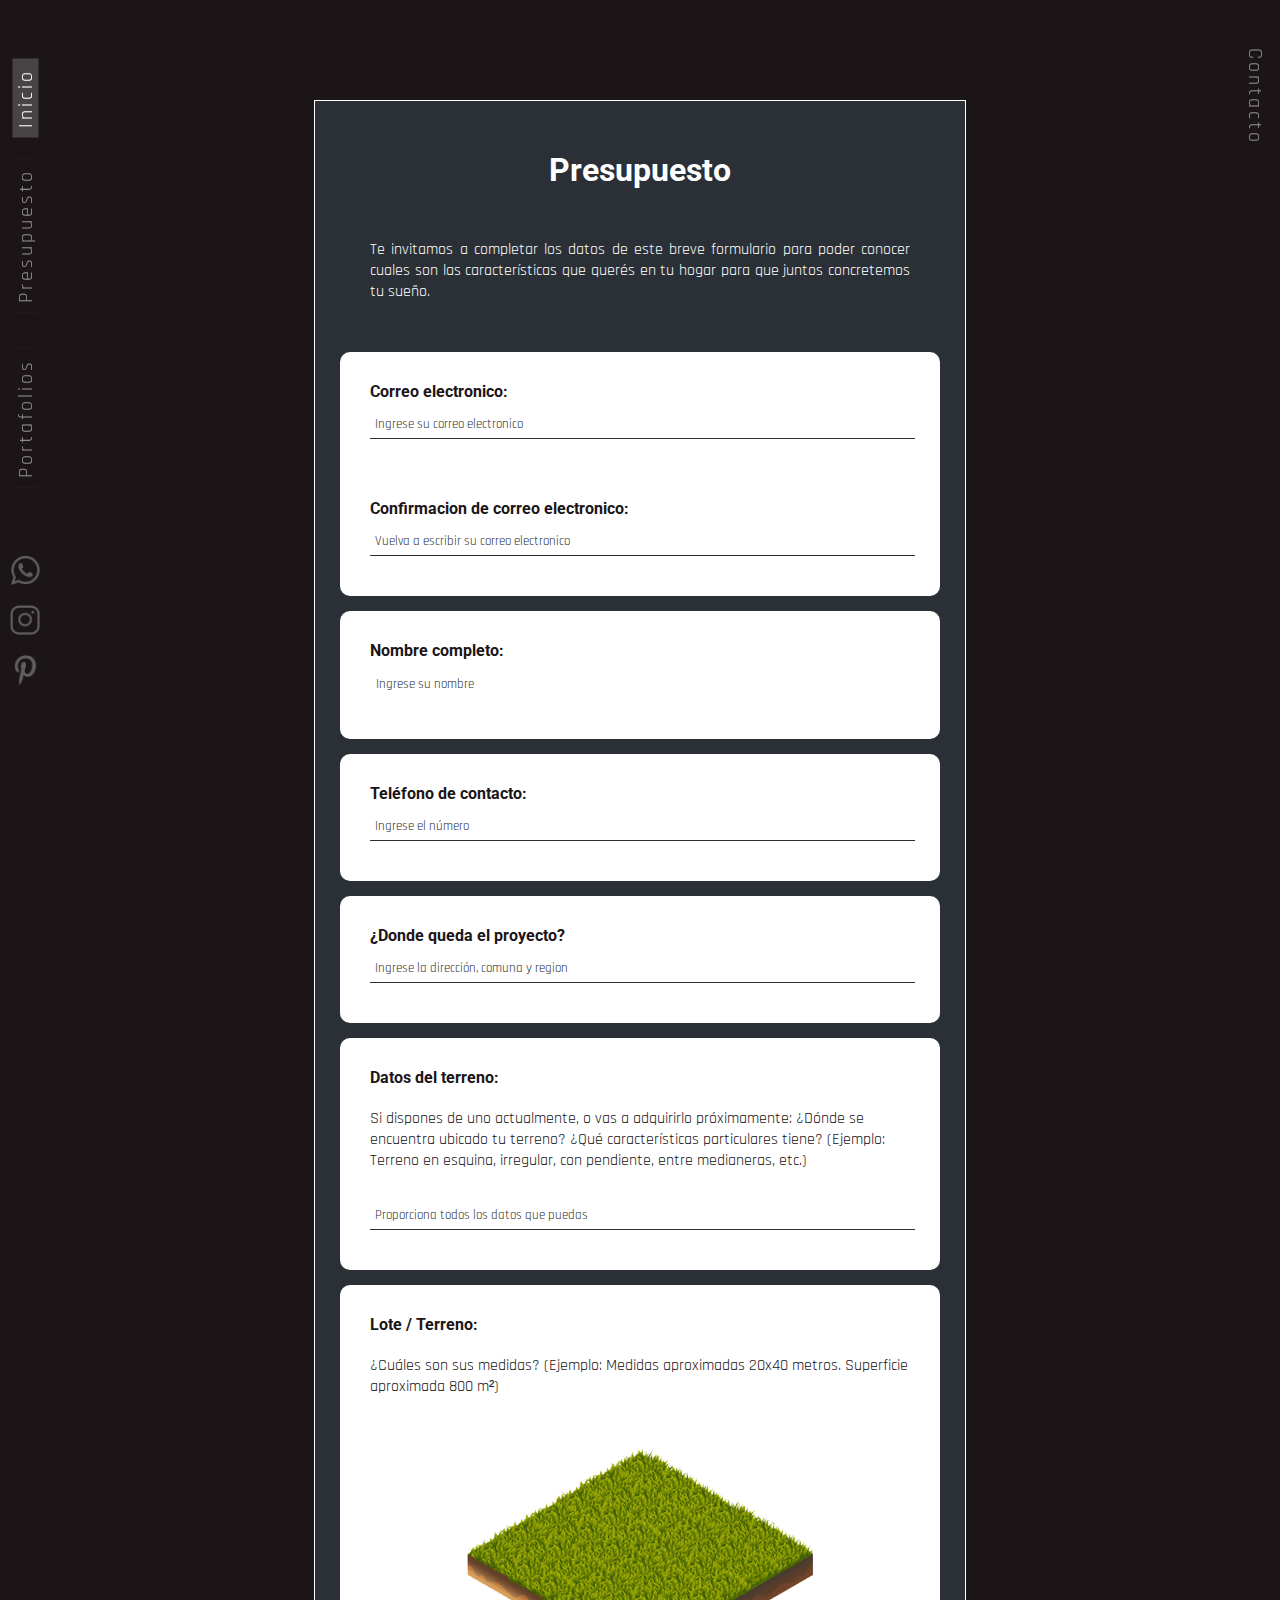
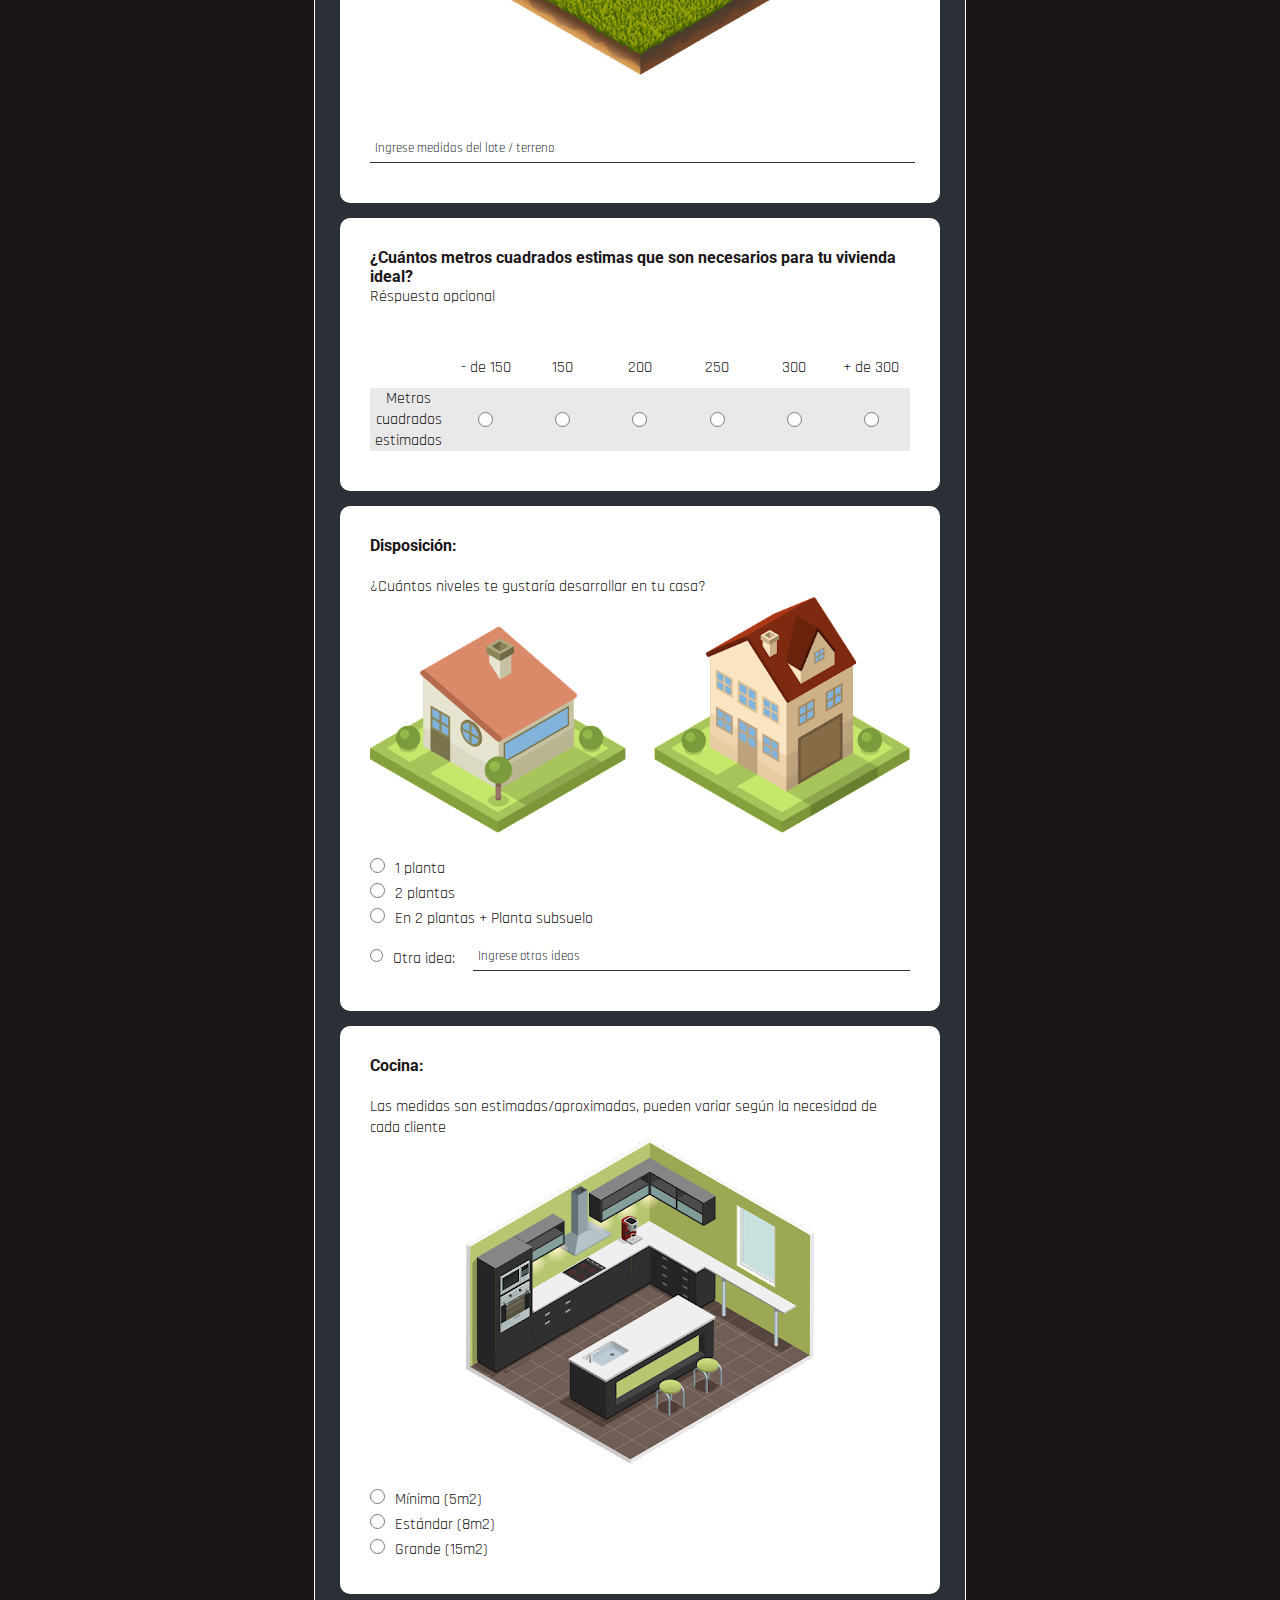
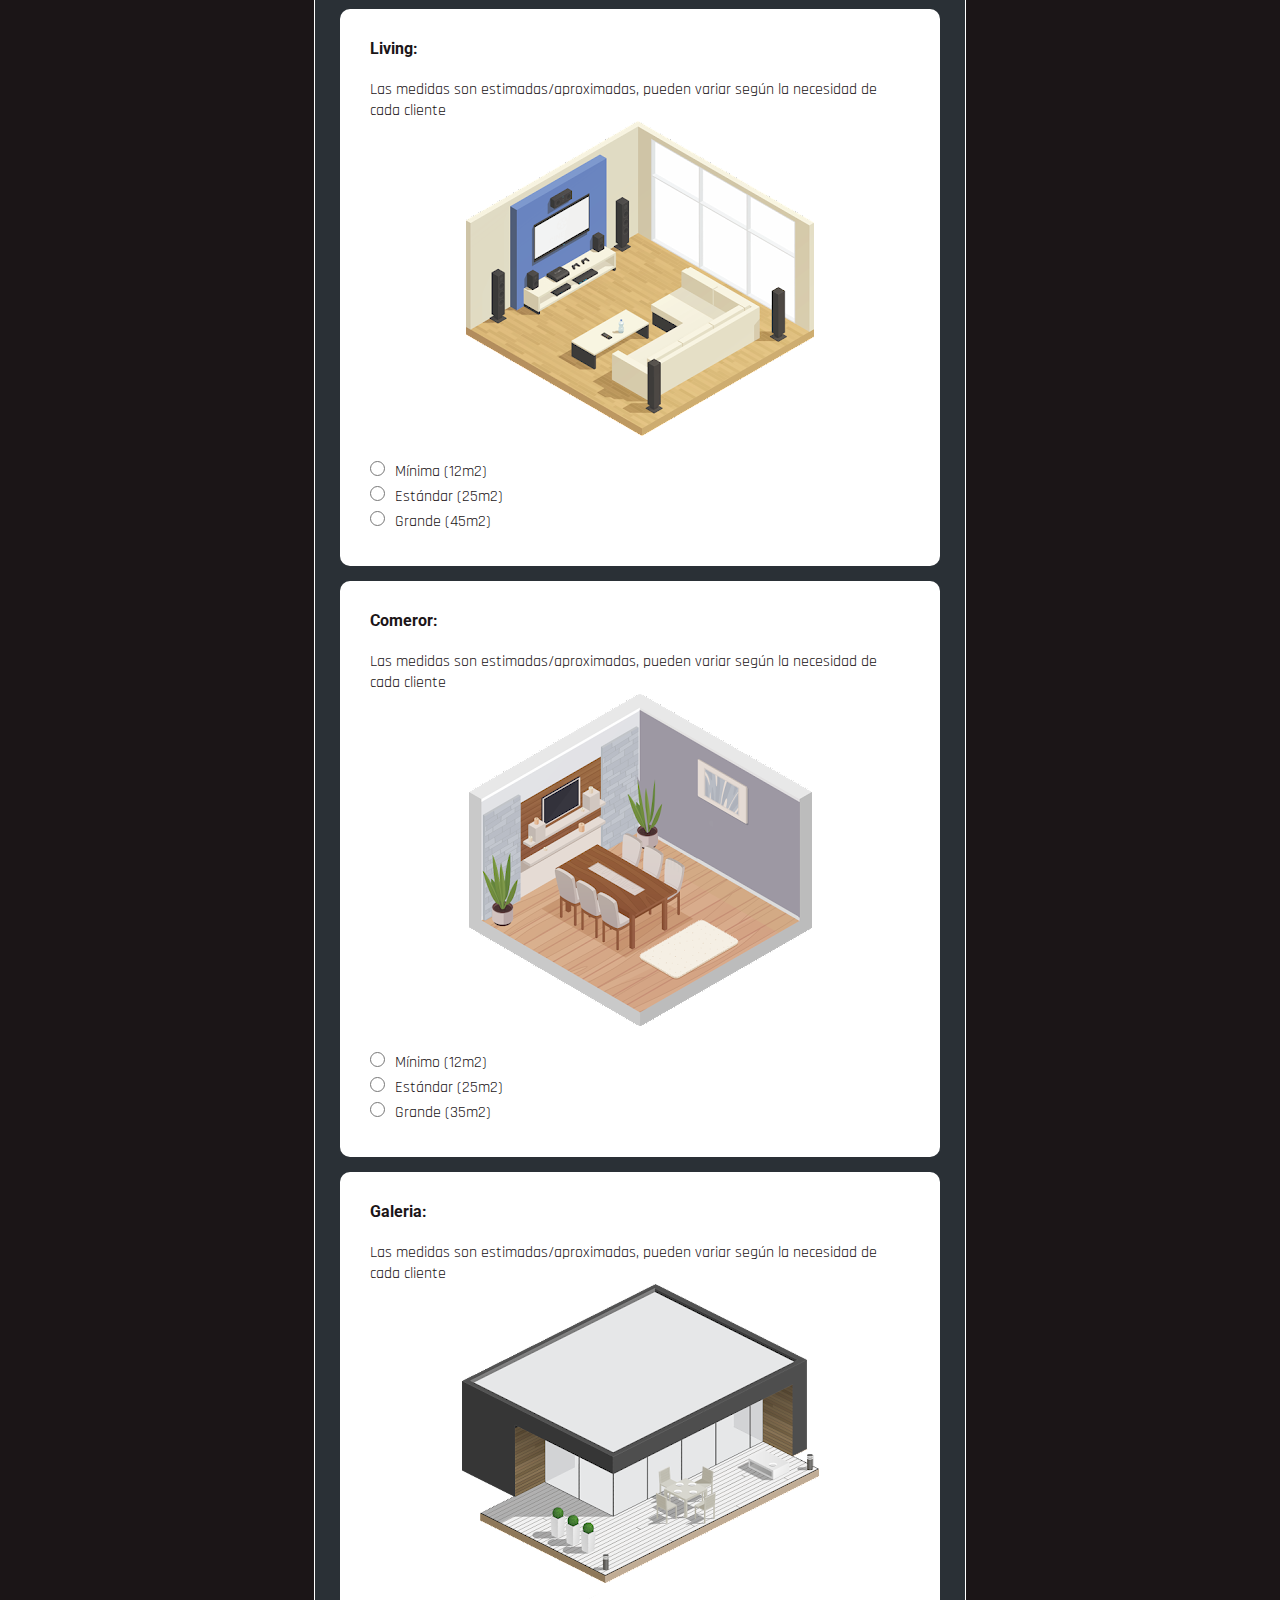
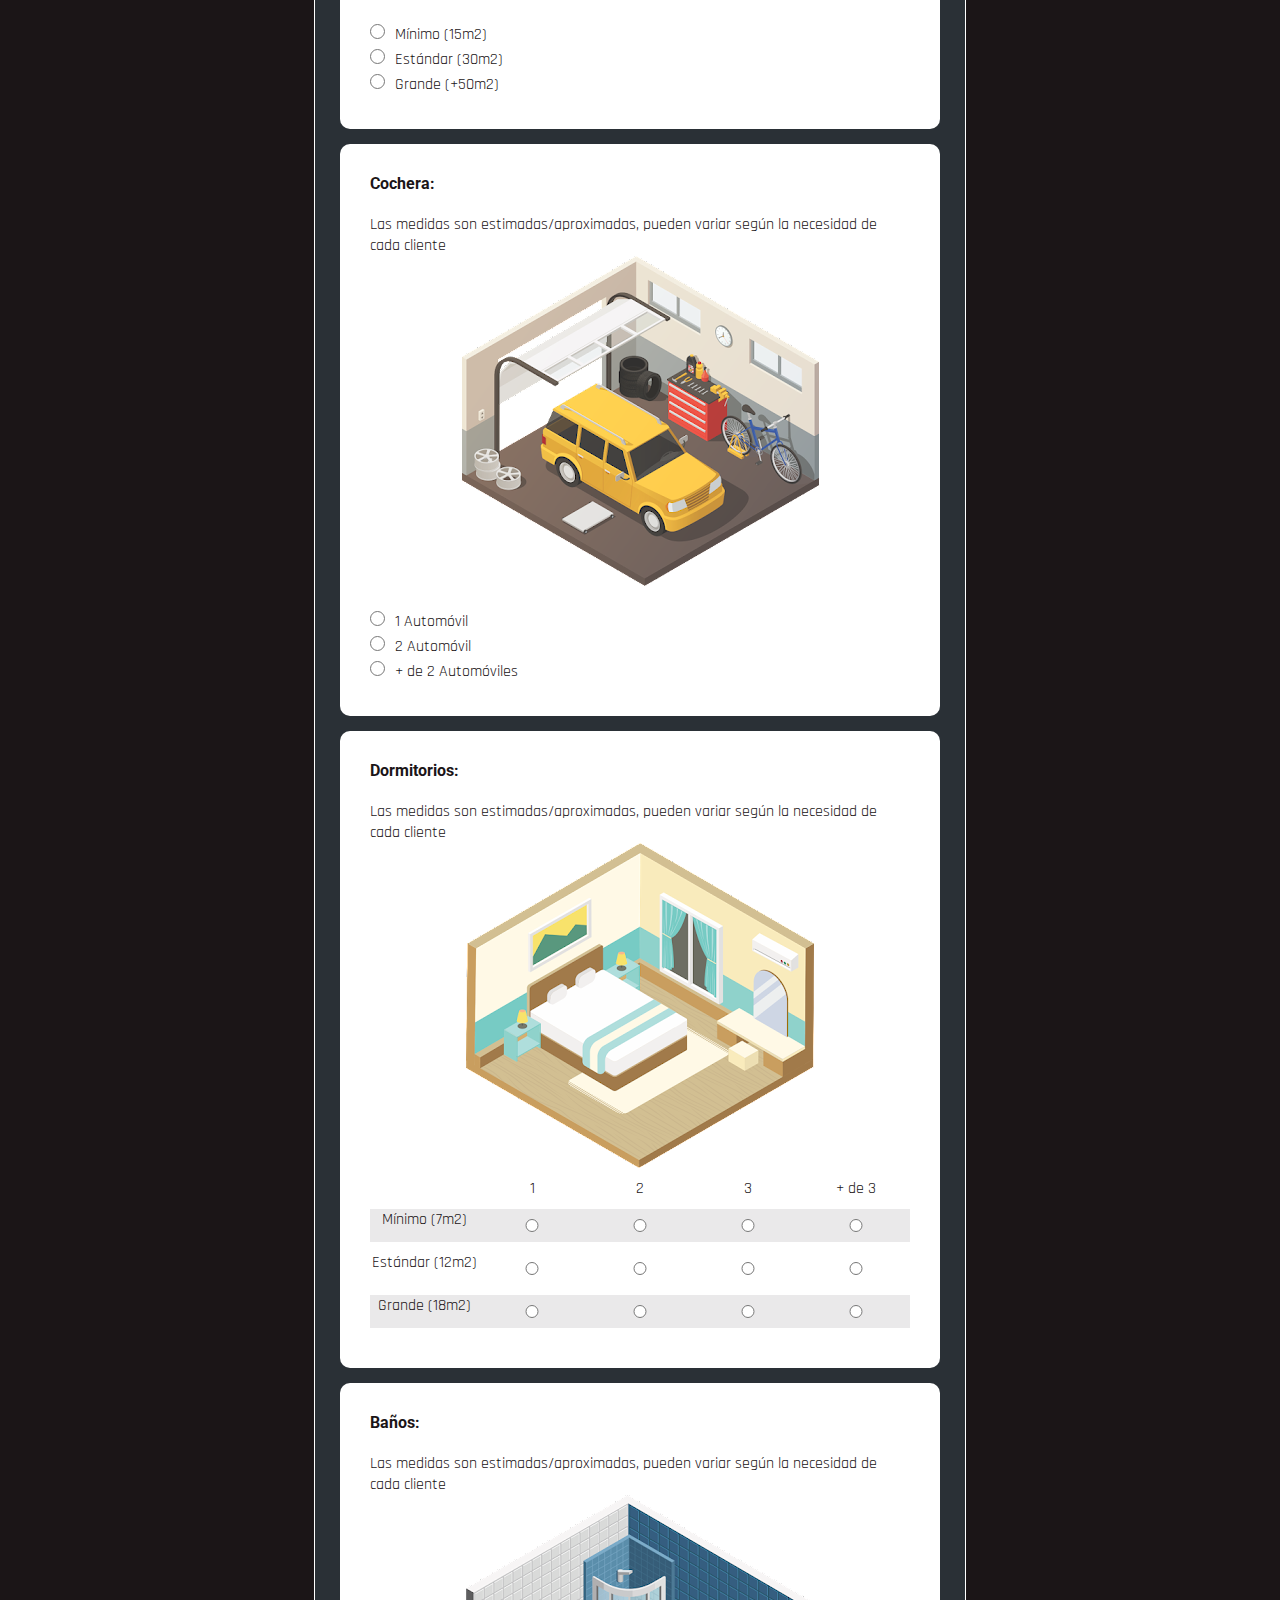
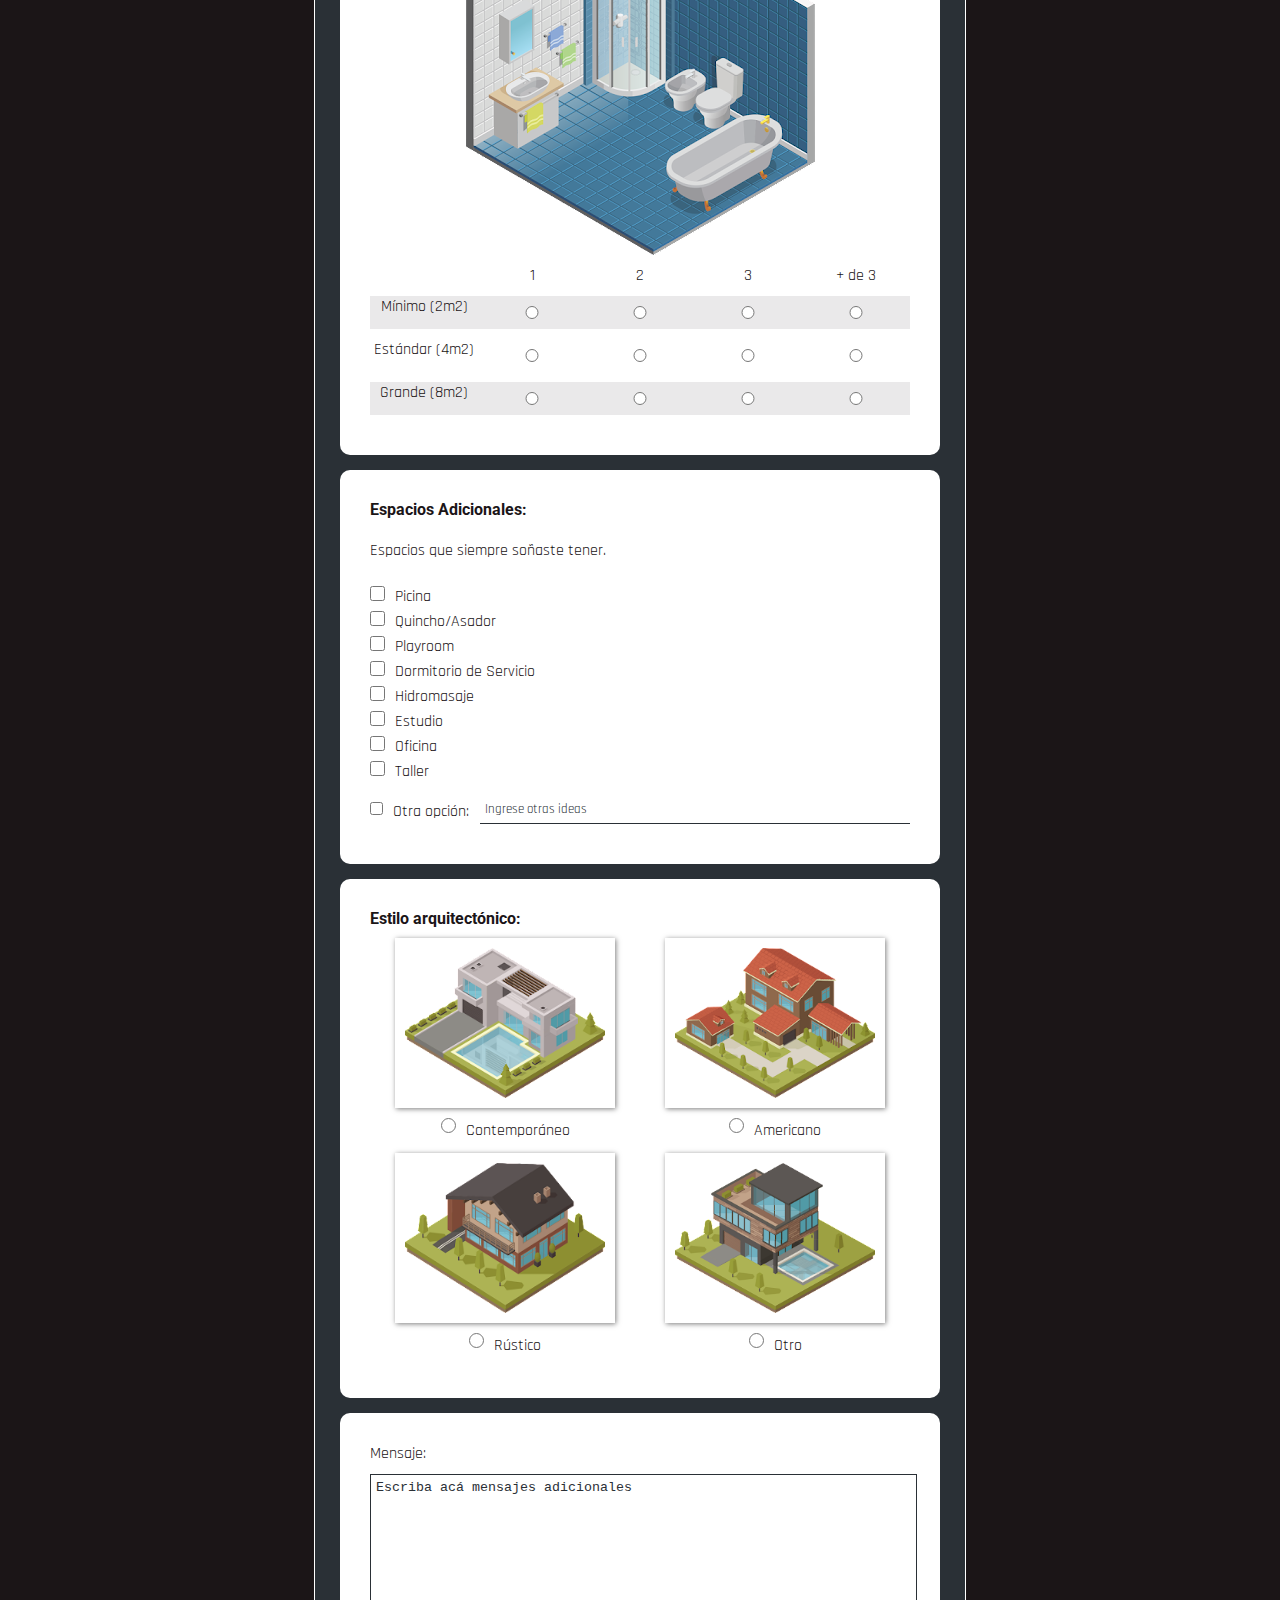
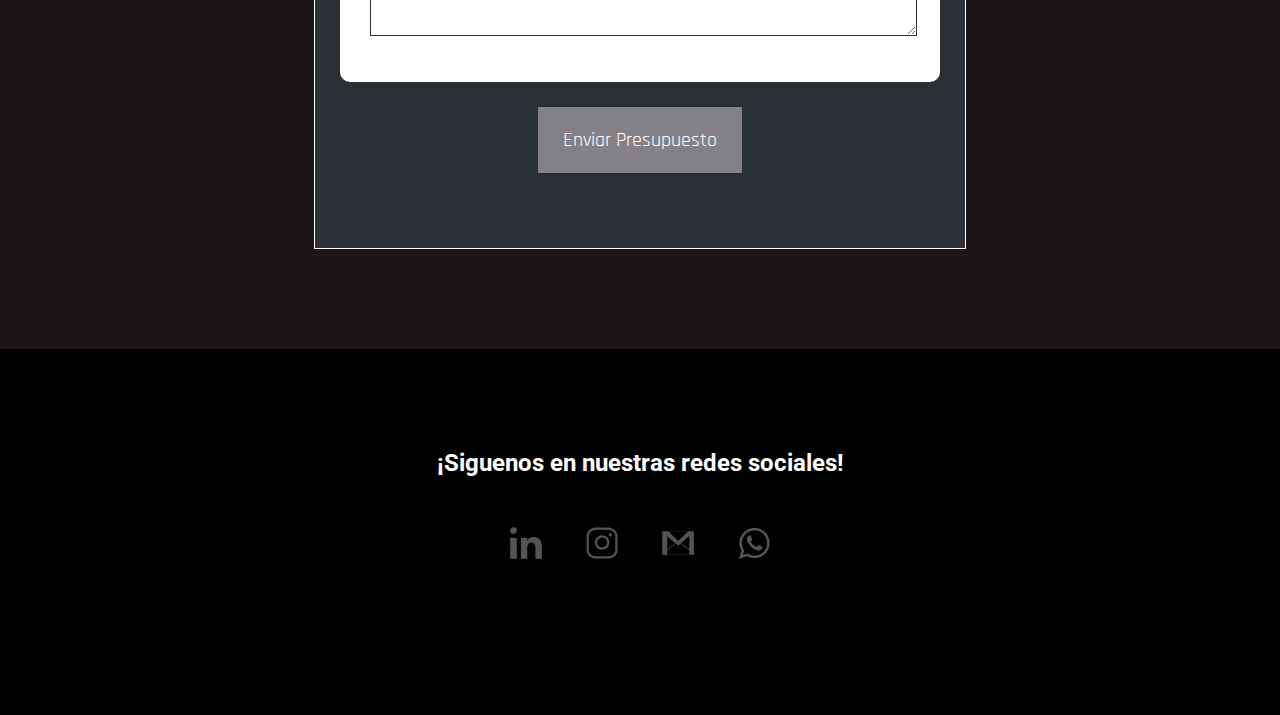
==== contact.html @ 3e3a76f3 "Form chages" ====
<!DOCTYPE html>
<html lang="en">
<head>
    <meta charset="UTF-8">
    <meta http-equiv="X-UA-Compatible" content="IE=edge">
    <meta name="viewport" content="width=device-width, initial-scale=1.0">
    <title>Presupuesto</title>

    <!-- STYLES -->
    <link rel="stylesheet" href="css/main.css">
    <link rel="stylesheet" href="css/header.css">
    <link rel="stylesheet" href="css/contact.css">
    <link rel="stylesheet" href="css/footer.css">
    <link rel="stylesheet" href="css/hamburger.css">


    <!-- GOOGLE FONT -->
    <style> @import url('https://fonts.googleapis.com/css2?family=Rajdhani&family=Roboto&display=swap'); </style>

    
</head>
<body>
    

    <!-- BARRA LATERAL -->
    <div  id="barralateral">


        <div class="links">
            <a href="index.html" ><span class="link-activated">Inicio</span></a>
            <a href="contact.html" id="menu-center"><span class="link-disabled">Presupuesto</span></a>
            <a href="portafolios.html" ><span class="link-disabled">Portafolios </span></a>
        </div> 

        <div class="icons-header">
            <a href="#"><img src="ico/whatsapp.ico" alt=""></a> 
            <a href="https://www.instagram.com/masking.arquitectos/" target="_blank"><img src="ico/instagram.ico" alt=""></a> 
            <a href="#"><img src="ico/pinterest.png" alt=""></a> 
        </div>
       
    </div>

    <!-- BARRA LATERAL SECUNDARIA -->
    <div  id="barralateralsecundaria">
        <div class="linkscontact">
            <button id="openBtn"><span class="link-contact">Contacto</span></button> 
        </div> 
    </div>

    <!-- BOTON HAMBURGESA -->
    <label for="hamburger-btn" class="lbl-hamburger">
        <div class="menu-button">
            <input type="checkbox" id="hamburger-btn">
            <span id="spn1" ></span>
            <span id="spn2"></span>
            <span id="spn3"></span>
        </div>
    </label>


    <!-- MENU HAMBURGESA ESCONDIDO -->
    <div id="hidden-hamburger">

        <h1>MENU</h1>

        <div class="hamburger-links">
            <a href="index.html" >Inicio</a>
            <a href="contact.html">Presupuesto</a>
            <a href="portafolios.html" >Portafolios</a>
        </div> 

        <div class="hamburger-icon">
            <a href="#" target="_blank"><img src="ico/whatsapp.ico" alt=""></a> 
            <a href="https://www.instagram.com/masking.arquitectos/" target="_blank"><img src="ico/instagram.ico" alt=""></a> 
            <a href="#" target="_blank"><img src="ico/pinterest.png" alt=""></a> 
        </div>


    </div>

    
    <main>

        <!-- CONTACTO OCULTO -->
        <div class="overlay" id="overlay">
            <h2 class="overlay-text overlay-title">Contacto</h2>
            <p class="overlay-text">Informacion de contacto aquí</p>
            <p class="overlay-text">Redes sociales, gmail, direción.</p>
        </div>
        

        <!-- FORMULARIO DE CONTACTO -->
        <div class="contacto">
            <form id="contactForm" action="https://formsubmit.co/josemanueloberreuter@gmail.com" method="POST" />            
                <input type="hidden" name="_next" value="https://instagram.com">
                <input type="hidden" name="_subject" value="Nuevo Presupuesto!">
                <input type="hidden" name="_captcha" value="false">

                <!-- BLOQUE DE TEXTO -->
                <div class="text-contact">
                    <h1>Presupuesto</h1>
                    <div class="margin"></div>
                    <p>Te invitamos a completar los datos de este breve formulario para poder conocer cuales son las características que querés en tu hogar para que juntos concretemos tu sueño.</p>
                </div>
                
                <div class="margin"></div>
                
                <!-- EMAIL -->
                <div class="input-contact">
                    <label for="email" class="text-dark"><h4>Correo electronico:</h4></label>
                    <input required type="email" id="inputemail" name="Mail" placeholder="Ingrese su correo electronico" onkeyup="checkEmail()">
                    <small class="error" id="errorEmail"></small>

                    <div class="margin"></div>

                    <label for="emailconf" class="text-dark"><h4>Confirmacion de correo electronico:</h4></label>
                    <input required type="email" id="emailconf" name="Mail de Confirmación" placeholder="Vuelva a escribir su correo electronico" onkeyup="checkEmailConf()">
                    <small class="error" id="errorEmailConf"></small>
                </div>

                <!-- NOMBRE -->
                <div class="input-contact">
                    <label for="name"><h4>Nombre completo:</h4></label>
                    <input autofocus required type="text" id="inputname" name="Nombre" maxlength="100" placeholder="Ingrese su nombre" onkeyup="checkName()">
                    <small class="error" id="errorName"></small>
                </div>


                <!-- TELEFONO -->
                <div class="input-contact">
                    <label for="phone" class="text-dark"><h4>Teléfono de contacto:</h4></label>
                    <input required type="tel" id="phone" name="Telefono" placeholder="Ingrese el número" onkeyup="checkPhone()" >
                    <small class="error" id="errorPhone"></small>
                </div>

                <!-- UbICACION -->
                <div class="input-contact">
                    <label for="ubicacion" class="text-dark"><h4>¿Donde queda el proyecto?</h4></label>
                    <input required type="text" id="ubicacion" name="Ubicacion" placeholder="Ingrese la dirección, comuna y region" onkeyup="checkUbi()">
                    <small class="error" id="errorUbi"></small>
                </div>

                <!-- UbICACION
                <div class="input-contact">
                    <label for="ubicacion" class="text-dark">¿Donde queda el proyecto?</label>
                    <select name="opciones" id="opciones" onkeydown="checkSelect()"  onchange="checkSelect()">
                        <option value="" disabled selected> Seleccione una Region</option>
                        <option value="Región de Arica y Parinacota">Región de Arica y Parinacota</option>
                        <option value="Región de Tarapacá">Región de Tarapacá</option>
                        <option value="Región de Antofagasta">Región de Antofagasta</option>
                        <option value="Región de Atacama">Región de Atacama</option>
                        <option value="Región de Coquimbo">	Región de Coquimbo</option>
                        <option value="Región de Valparaíso">Región de Valparaíso</option>
                        <option value="Región Metropolitana de Santiago">Región Metropolitana de Santiago</option>
                        <option value="Región del Libertador General Bernardo O'Higgins">Región del Libertador General Bernardo O'Higgins</option>
                        <option value="Región del Maule">Región del Maule</option>
                        <option value="Región de Ñuble">Región de Ñuble</option>
                        <option value="Región del Biobío">Región del Biobío</option>
                        <option value="Región de La Araucanía">Región de La Araucanía</option>
                        <option value="Región de Los Ríos">Región de Los Ríos</option>
                        <option value="Región de Los Lagos">Región de Los Lagos</option>
                        <option value="Región de Aysén del General Carlos Ibáñez del Campo">Región de Aysén del General Carlos Ibáñez del Campo</option>
                        <option value="Región de Magallanes y de la Antártica Chilena">Región de Aysén del General Carlos Ibáñez del Campo</option>
                    </select>
                     FALTA ERROR
                    <small class="error" id="errorUbi"></small>
                </div -->


                <!-- QUE ESTAS BUSCANDO
                <div class="input-contact">
                    <label for="opciones" class="text-dark">¿Que estas buscando?</label>
                    <select name="opciones" id="opciones" onkeydown="checkSelect()"  onchange="checkSelect()">
                        <option value="" disabled selected> Seleccione una opción</option>
                        <option value="Diseño de vivienda unica">Diseño de vivienda unica</option>
                        <option value="Diseño de vivienda comercial" >Diseño de vivienda comercial</option>
                        <option value="Diseño de vivienda modular-ármala tu mismo" >Diseño de vivienda modular-ármala tu mismo</option>
                        <option value="Remodelación" >Remodelación</option>
                        <option value="Diseño interior" >Diseño interior</option>
                        <option value="Diseño local comercial" >Diseño local comercial</option>
                        <option value="Anteproyecto" >Anteproyecto</option>
                        <option value="Locales comerciales" >Locales comerciales</option>
                        <option value="Patentes comerciales" >Patentes comerciales</option>
                        <option value="Regularización urbana/rural" >Regularización urbana/rural</option>
                        <option value="Subdivision" >Subdivision</option>
                        <option value="Loteo" >Loteo</option>
                        <option value="Construcción" >Construcción</option>
                    </select>
                    <small class="error" id="errorOpciones"></small>
                </div> -->
                

                
                <!-- DATOS DEL TERRENO -->
                <div class="input-contact">
                    <label for="datos" class="text-dark">
                        <h4>Datos del terreno: </h4>
                        <br>
                        Si dispones de uno actualmente, o vas a adquirirlo próximamente: ¿Dónde se encuentra ubicado tu terreno? ¿Qué características particulares tiene? (Ejemplo: Terreno en esquina, irregular, con pendiente, entre medianeras, etc.)
                        <br><br>    
                    </label>
                    <input required type="text" id="datos" name="Datos" placeholder="Proporciona todos los datos que puedas" onkeyup="checkDatos()">
                </div>
                

                <!-- LOTE/TERRENO -->
                <div class="input-contact">
                    <label for="terreno">
                        <h4>Lote / Terreno:</h4>
                        <br>
                        <p>¿Cuáles son sus medidas? (Ejemplo: Medidas aproximadas 20x40 metros. Superficie aproximada 800 m²)</p>
                        <div class="margin"></div>
                        <img id="primeraimagen" src="img/terreno.png" alt="terreno">    
                    </label>
                    <div class="margin"></div>
                    <input required type="text" id="terreno" name="Terreno" placeholder="Ingrese medidas del lote / terreno" onkeyup="checkTerrenos()">
                </div>
                
                
                <!-- VIVIENDA IDEAL  -->
                <div class="input-contact">
                    <h4>¿Cuántos metros cuadrados estimas que son necesarios para tu vivienda ideal?</h4>
                    <p>Réspuesta opcional</p>

                    <div class="margin"></div>

                    <div class="grid-container">
                        <div class="grid-item"></div>
                        <label class="grid-item" for="viviendaideal1">- de 150</label>
                        <label class="grid-item" for="viviendaideal2">150</label>
                        <label class="grid-item" for="viviendaideal3">200</label>
                        <label class="grid-item" for="viviendaideal4">250</label>
                        <label class="grid-item" for="viviendaideal5">300</label>
                        <label class="grid-item" for="viviendaideal6">+ de 300</label>
                    </div>
                    
                    <div class="grid-container gris">
                        <p class="grid-item">Metros cuadrados estimados</p>
                        <input class="grid-item back-grey" type="radio" name="vivienda ideal de - de 150m2" id="viviendaideal1">
                        <input class="grid-item" type="radio" name="Vivienda ideal de 150m2 " id="viviendaideal2">
                        <input class="grid-item" type="radio" name="Vivienda ideal de 200m2" id="viviendaideal3">
                        <input class="grid-item" type="radio" name="Vivienda ideal de 250m2" id="viviendaideal4">
                        <input class="grid-item" type="radio" name="Vivienda ideal de 300m2" id="viviendaideal5">
                        <input class="grid-item" type="radio" name="Vivienda ideal de + de 300m2" id="viviendaideal6">
                    </div>
                    

                </div>


                <!-- DISPOSICIÓN -->
                <div class="input-contact">
                    <h4>Disposición:</h4>
                    <br>
                    <p>¿Cuántos niveles te gustaría desarrollar en tu casa?</p>
                    <img id="segundaimagen" src="img/casanivel.png" alt="terreno">
                    <div class="input-radio">
                        <div class="flex-item">
                            <input type="radio" name="Sólo 1 planta" id="1planta" class="input-check"> 
                            <label for="1planta">1 planta</label>     
                        </div>

                        <div class="flex-item">
                            <input type="radio" name="En 2 plantas" id="2planta" class="input-check">
                            <label for="2planta">2 plantas</label> 
                        </div>

                        <div class="flex-item">
                            <input type="radio" name="En 3 plantas" id="3planta" class="input-check">  
                            <label for="3planta">En 2 plantas + Planta subsuelo</label>
                        </div>
                        <div class="flex-item">
                            <input type="radio" name="Otra idea" id="otraplantaradio" class="input-check" onchange="document.getElementById('otraplantatexto').focus();"> 
                            <label for="otraplantaradio" id="labelotraplanta">Otra idea:</label>
                            <input required type="text" id="otraplantatexto" name="Otra idea" placeholder="Ingrese otras ideas" onkeyup="checkDisposicion()"  onfocus="document.getElementById('otraplantaradio').checked = true;  document.getElementById('otraplantatexto').style.border = '2px solid red'; document.getElementById('dispo-error').style.display = 'block'; document.getElementById('dispo-error').innerHTML = '<b> Debes escribir una opción';" onblur="document.getElementById('otraplantaradio').checked = false; document.getElementById('otraplantatexto').style.border = 'none'; document.getElementById('dispo-error').style.display = 'none'" >
                        </div>
                        <small class="error" id="dispo-error" style="margin-left: 100px;"></small>
                    </div>
                    <!-- FALTA JAVASCRIPT -->
                </div>


                <!-- COCINA -->
                <div class="input-contact">
                    <h4>Cocina:</h4>
                    <br>
                    <p>Las medidas son estimadas/aproximadas, pueden variar según la necesidad de cada cliente</p>
                    <img src="img/cocina.png" alt="cocina">

                    <div class="input-radio">

                        <div class="flex-item">
                            <input type="radio" name="Cocina Mínima (5m2)" id="cocina1" class="input-check"> 
                            <label for="cocina1">Mínima (5m2)</label>     
                        </div>

                        <div class="flex-item">
                            <input type="radio" name="Cocina Estándar (8m2)" id="cocina2" class="input-check">
                            <label for="cocina2">Estándar (8m2)</label> 
                        </div>

                        <div class="flex-item">
                            <input type="radio" name="Cocina Grande (15m2)" id="cocina3" class="input-check">  
                            <label for="cocina3">Grande (15m2)</label>
                        </div>
                    </div>

                </div>

                <!-- LIVING -->
                <div class="input-contact">
                    <h4>Living:</h4>
                    <br>
                    <p>Las medidas son estimadas/aproximadas, pueden variar según la necesidad de cada cliente</p>
                    <img src="img/living.png" alt="Living">

                    <div class="input-radio">
                        <div class="flex-item">
                            <input type="radio" name="Living Mínima (12m2)" id="living1" class="input-check"> 
                            <label for="living1">Mínima (12m2)</label>     
                        </div>

                        <div class="flex-item">
                            <input type="radio" name="Living Estándar (25m2)" id="living2" class="input-check">
                            <label for="living2">Estándar (25m2)</label> 
                        </div>

                        <div class="flex-item">
                            <input type="radio" name="Living Grande (45m2)" id="living3" class="input-check">  
                            <label for="living3">Grande (45m2)</label>
                        </div>
                    </div>

                </div>

                <!-- COMEDOR -->
                <div class="input-contact">
                    <h4>Comeror:</h4>
                    <br>
                    <p>Las medidas son estimadas/aproximadas, pueden variar según la necesidad de cada cliente</p>
                    <img src="img/comedor.png" alt="Comedor">
                
                    <div class="input-radio">
                        <div class="flex-item">
                            <input type="radio" name="Comedor Mínimo (12m2)" id="comedor1" class="input-check"> 
                            <label for="comedor1">Mínimo (12m2)</label>     
                        </div>

                        <div class="flex-item">
                            <input type="radio" name="Comedor Estándar (25m2)" id="comedor2" class="input-check">
                            <label for="comedor2">Estándar (25m2)</label> 
                        </div>

                        <div class="flex-item">
                            <input type="radio" name="Comedor Grande (35m2)" id="comedor3" class="input-check">  
                            <label for="comedor3">Grande (35m2)</label>
                        </div>
                    </div>

                </div>

                <!-- TERRAZA -->
                <div class="input-contact">
                    <h4>Galeria:</h4>
                    <br>
                    <p>Las medidas son estimadas/aproximadas, pueden variar según la necesidad de cada cliente</p>
                    <img src="img/terraza.png" alt="terraza">
                
                    <div class="input-radio">
                        <div class="flex-item">
                            <input type="radio" name="Terraza Mínimo (15m2)" id="terraza1" class="input-check"> 
                            <label for="terraza1">Mínimo (15m2)</label>     
                        </div>

                        <div class="flex-item">
                            <input type="radio" name="Terraza Estándar (30m2)" id="terraza2" class="input-check">
                            <label for="terraza2">Estándar (30m2)</label> 
                        </div>

                        <div class="flex-item">
                            <input type="radio" name="Terraza Grande (+50m2)" id="terraza3" class="input-check">  
                            <label for="terraza3">Grande (+50m2)</label>
                        </div>
                    </div>

                </div>


                <!-- COCHERA -->
                <div class="input-contact">
                    <h4>Cochera:</h4>
                    <br>
                    <p>Las medidas son estimadas/aproximadas, pueden variar según la necesidad de cada cliente</p>
                    <img src="img/cochera.png" alt="cochera">
                
                    <div class="input-radio">
                        <div class="flex-item">
                            <input type="radio" name="Cochera 1 Automóvil" id="cochera1" class="input-check"> 
                            <label for="cochera1">1 Automóvil</label>     
                        </div>

                        <div class="flex-item">
                            <input type="radio" name="Cochera 2 Automóvil" id="cochera2" class="input-check">
                            <label for="cochera2">2 Automóvil</label> 
                        </div>

                        <div class="flex-item">
                            <input type="radio" name="Cochera + de 2 Automóviles" id="cochera3" class="input-check">  
                            <label for="cochera3">+ de 2 Automóviles</label>
                        </div>
                    </div>

                </div>



                <!-- DORMITORIO -->
                <div class="input-contact">
                    <h4>Dormitorios:</h4>
                    <br>
                    <p>Las medidas son estimadas/aproximadas, pueden variar según la necesidad de cada cliente</p>
                    <img src="img/dormitorio.png" alt="Dormitorios">
                
                    <div class="grid-container2">
                        <div class="grid-item"></div>
                        <p class="grid-item">1</p>
                        <p class="grid-item">2</p>
                        <p class="grid-item">3</p>
                        <p class="grid-item">+ de 3</p>
                    </div>

                    <div class="grid-container2 gris">
                        <p class="grid-item">Mínimo (7m2)</p>
                        <input class="grid-item" type="radio" name="1 dormitorio de tamaño Mínimo (7m2)" >
                        <input class="grid-item" type="radio" name="2 dormitorio de tamaño Mínimo (7m2)" >
                        <input class="grid-item" type="radio" name="3 dormitorio de tamaño Mínimo (7m2)" >
                        <input class="grid-item" type="radio" name="4 dormitorio de tamaño Mínimo (7m2)" >
                    </div>

                    <div class="grid-container2">
                        <p class="grid-item">Estándar (12m2)</p>
                        <input class="grid-item" type="radio" name="1 dormitorio de tamaño Estándar (12m2)" >
                        <input class="grid-item" type="radio" name="2 dormitorio de tamaño Estándar (12m2)" >
                        <input class="grid-item" type="radio" name="3 dormitorio de tamaño Estándar (12m2)" >
                        <input class="grid-item" type="radio" name="4 dormitorio de tamaño Estándar (12m2)" >
                    </div>

                    <div class="grid-container2 gris">
                        <p class="grid-item" >Grande (18m2)</p>
                        <input class="grid-item" type="radio" name="1 dormitorio de tamaño Grande (18m2)"  >
                        <input class="grid-item" type="radio" name="2 dormitorio de tamaño Grande (18m2)" >                      
                        <input class="grid-item" type="radio" name="3 dormitorio de tamaño Grande (18m2)">
                        <input class="grid-item" type="radio" name="4 dormitorio de tamaño Grande (18m2)">
                    </div>

                </div>



                <!-- BAÑOS -->
                <div class="input-contact">
                    <h4>Baños:</h4>
                    <br>
                    <p>Las medidas son estimadas/aproximadas, pueden variar según la necesidad de cada cliente</p>
                    <img src="img/baño.png" alt="Baño">
                
                    <div class="grid-container2">
                        <div class="grid-item"></div>
                        <p class="grid-item">1</p>
                        <p class="grid-item">2</p>
                        <p class="grid-item">3</p>
                        <p class="grid-item">+ de 3</p>
                    </div>

                    <div class="grid-container2 gris">
                        <p class="grid-item">Mínimo (2m2)</p>
                        <input class="grid-item" type="radio" name="1 baño de tamaño Mínimo (2m2)" id="1bañoMinimo">
                        <input class="grid-item" type="radio" name="2 baños de tamaño Mínimo (2m2)" id="2bañoMinimo">
                        <input class="grid-item" type="radio" name="3 baños de tamaño Mínimo (2m2)" id="3bañoMinimo">
                        <input class="grid-item" type="radio" name="4 baños de tamaño Mínimo (2m2)" id="+3bañoMinimo">
                    </div>

                    <div class="grid-container2">
                        <p class="grid-item">Estándar (4m2)</p>
                        <input class="grid-item" type="radio" name="1 baño de tamaño Estándar (4m2)" id="1bañoEstandar">
                        <input class="grid-item" type="radio" name="2 baños de tamaño Estándar (4m2)" id="2bañoEstandar">
                        <input class="grid-item" type="radio" name="3 baños de tamaño Estándar (4m2)" id="3bañoEstandar">
                        <input class="grid-item" type="radio" name="4 baños de tamaño Estándar (4m2)" id="+3bañoEstandar">
                    </div>

                    <div class="grid-container2 gris">
                        <p class="grid-item" >Grande (8m2)</p>
                        <input class="grid-item" type="radio" name="1 baño de tamaño Grande (8m2)" id="1bañoGrande">
                        <input class="grid-item" type="radio" name="2 baños de tamaño Grande (8m2)" id="2bañoGrande">
                        <input class="grid-item" type="radio" name="3 baños de tamaño Grande (8m2)" id="3bañoGrande">
                        <input class="grid-item" type="radio" name="4 baños de tamaño Grande (8m2)" id="+3bañoGrande">
                    </div>

                </div>



                <!-- ESPACIOS ADICIONALES -->
                <div class="input-contact">
                    <h4>Espacios Adicionales:</h4>
                    <br>
                    <p>Espacios que siempre soñaste tener.</p>

                    <div class="input-radio">
                        <div class="flex-item">
                            <input type="checkbox" name="icina" id="picina" class="input-check"> 
                            <label for="picina">Picina</label>     
                        </div>

                        <div class="flex-item">
                            <input type="checkbox" name="Quincho/Asador" id="Quincho/Asador" class="input-check">
                            <label for="Quincho/Asador">Quincho/Asador</label> 
                        </div>

                        <div class="flex-item">
                            <input type="checkbox" name="Playroom" id="Playroom" class="input-check">  
                            <label for="Playroom">Playroom</label>
                        </div>

                        <div class="flex-item">
                            <input type="checkbox" name="Dormitorio de Servicio" id="DormitoriodeServicio" class="input-check">  
                            <label for="DormitoriodeServicio">Dormitorio de Servicio</label>
                        </div>

                        <div class="flex-item">
                            <input type="checkbox" name="Hidromasaje" id="Hidromasaje" class="input-check">  
                            <label for="Hidromasaje">Hidromasaje</label>
                        </div>

                        <div class="flex-item">
                            <input type="checkbox" name="Estudio" id="Estudio" class="input-check">  
                            <label for="Estudio">Estudio</label>
                        </div>

                        <div class="flex-item">
                            <input type="checkbox" name="Oficina" id="Oficina" class="input-check">  
                            <label for="Oficina">Oficina</label>
                        </div>

                        <div class="flex-item">
                            <input type="checkbox" name="Taller" id="Taller" class="input-check">  
                            <label for="Taller">Taller</label>
                        </div>

                        <div class="flex-item">
                            <input type="checkbox" id="otroAdicional" class="input-check" >
                            <label for="otroAdicional" id="adicionalLabel">Otra opción:</label>
                            <input required type="text" id="otroAdicionalText" name="Espacios adicionales" placeholder="Ingrese otras ideas" >
                            
                        </div>
                        <small class="error" id="adicional-error" style="margin-left: 110px;"></small>

                    </div>

                </div>

                
                <!-- ESTILO ARQUITECTONICO  -->
                <div class="input-contact">
                    <h4>Estilo arquitectónico:</h4>

                    <div class="grid-container3">    

                        <label class="grid-item" for="contemporaneo">
                            <img src="img/contemporaneo.png" alt="contemporaneo" id="imgContemporaneo">
                        </label>

                        <label class="grid-item" for="Americano">
                            <img src="img/Americano.png" alt="Americano" id="imgAmericano">
                        </label>

                    </div>

                    <div class="grid-container3">
                        <div class="flex-item centroRadios" >
                            <input class="grid-item " type="radio" name="Estilo Contemporáneo" id="contemporaneo"> 
                            <label class="grid-item" for="contemporaneo">Contemporáneo</label>
                        </div> 
                        <div class="flex-item centroRadios">
                            <input class="grid-item" type="radio" name="Estilo Americano" id="Americano"> 
                            <label class="grid-item" for="Americano">Americano</label>
                        </div> 
                    </div>

                    <div class="grid-container3">
                        <label class="grid-item" for="Rustico">
                            <img src="img/rustico.png" alt="rustico" id="imgRustico">
                        </label>
                        <label class="grid-item" for="otroEstiloArquitec">
                            <img src="img/otra.png" alt="otra" id="imgOtra">
                        </label>
                    </div>

                    <div class="grid-container3">
                        <div class="flex-item centroRadios">
                            <input class="grid-item" type="radio" name="Estilo Rústico" id="Rustico"> 
                            <label class="grid-item" for="Rustico">Rústico</label>
                        </div> 
                        <div class="flex-item centroRadios">
                            <input class="grid-item" type="radio" name="Otro estilo" id="otroEstiloArquitec"> 
                            <label class="grid-item" for="otroEstiloArquitec">Otro</label>
                        </div> 
                    </div>


                </div>


                <!-- MENSAJE  -->
                <div class="input-contact">
                    <label for="message" class="text-dark">Mensaje: </label>
                    <textarea id="message" name="Mensaje" placeholder="Escriba acá mensajes adicionales" ></textarea>
                    <small class="error" id="errorMessage"></small>
                </div>

                <div class="btn-contacto">
                    <button id="buttonSend" type="submit" value="submit">Enviar Presupuesto</button>         
                </div>
                    
            </form>
        </div>

    </main>



    <footer>
        <h2>¡Siguenos en nuestras redes sociales!</h2>
        <div class="icons">
            <a target="_blank" href="#"><img src="ico/linkedin.ico" alt="Linkedin Icon"></a>
            <a target="_blank" href="#"><img src="ico/instagram.ico" alt="Instagram Icon"></a>
            <a target="_blank" href="#"><img src="ico/gmail.ico" alt="Facebook Icon"></a>
            <a target="_blank" href="#"><img src="ico/whatsapp.ico" alt="Facebook Icon"></a>
        </div> 
        <p></p>
    </footer>





    <!-- JAVASCRIPT -->
    <script src="javascript/header.js"></script>
    <script src="javascript/form.js"></script>
    <script src="javascript/hamburger.js"></script>


</body>
</html>
---- css/main.css ----
:root{
    --color1: #1b1517;
    --color2: #535749;
    --color3: #2a3036;
    --color4: #574f5d;
    --color5: #838187;
}

* {
    margin: 0;
    padding: 0;
}

body{
    background-color: var(--color1);

}

h1, h2, h3, h4 ,h5 {
    font-family: 'Roboto', sans-serif;

}

p, a, button, div, input, label  {
    font-family: 'Rajdhani', sans-serif;
}



main {
    margin-left: 100px;
    margin-right: 100px;
}

.margin {
    margin: 50px 0px;
}

.big-margin {
    margin: 1000px 0px;
}


@media screen and (min-width: 601px) and (max-width: 799px) {
    main {
    margin-left: 50px;
    margin-right: 50px;
}

}


@media screen and (max-width: 600px) {
    main {
        margin-left: 0;
        margin-right: 0;
    }
    .margin {
        margin: 25px 0px;
    }
    .margen-oculto{
        display: none;
    }

    .big-margin{
        margin: 200% 0px;
    }
}
---- css/header.css ----
:root{
    --color1: #1b1517;
    --color2: #535749;
    --color3: #2a3036;
    --color4: #574f5d;
    --color5: #838187;
}

#barralateral {
    z-index: 2;
    position: fixed;
    top: 0;
    left: 0;
    width: 50px;
    height: 100%;
    background-color: rgba(0, 0, 0, 0.0);
    transition: background 2s;
}



.links {
    display: block;
    margin-top: 100px;
    width: 50px;

}

.links a {
    display: grid;
    transform:rotate(270deg) ;
    font-size: 20px;
    height:25px;
    width:auto;
    text-align: center;
    text-decoration: none;
    letter-spacing: 3px;

    color: #ffff;
    cursor: pointer;


}

.link-disabled {
    opacity: 0.5;
    padding: 0 10px;
    background: linear-gradient(to right,rgba(0, 0, 0, 0.0), rgba(0, 0, 0, 0.0) 50%,  rgba(255, 255, 255, .2) 50%, rgba(255, 255, 255, 0.2));
    background-size:200% 10%;
    transition: background 2s, opacity 2s;
}


.link-disabled:hover {
    background-position: -100% 99.9%;
    opacity: 1;
}

.link-activated{
    padding: 0 10px;
    background: rgba(255, 255, 255, .2);
    opacity: 1;
}

#menu-center{
    margin-top: 150px;
    margin-bottom: 150px;
}


.icons-header {

    display: block;
    margin-top: 80px;
    margin-left: 10px;

}

.icons-header img {
    height: 30px;
    width: 30px;
    display: block;
    margin:20px 0 ;
    opacity: 0.5;
    transition: opacity 1s;
}

.icons-header img:hover {
    opacity: 1    ;
}



#barralateralsecundaria{
    z-index: 998;
    position: fixed;
    top: 0;
    right: 0;
    width: 50px;
    height: 100%;
    background-color: rgba(0, 0, 0, 0.0);
    transition: background 2s;

}

.linkscontact{

    display: block;
    margin-top: 50px;
    width: 50px;

}

.linkscontact  button{
    transform:rotate(90deg);
    font-size: 20px;
    height: auto;
    width: 50px;
    

    text-align: center;
    text-decoration: none;
    letter-spacing: 3px;
    border: none;
    background: none;
    color: #ffff;
    cursor: pointer;    


}

.link-contact {
    opacity: 0.5;
    padding: 0 10px;
    background: linear-gradient(to right,rgba(0, 0, 0, 0.0), rgba(0, 0, 0, 0.0) 50%,  rgba(255, 255, 255, .2) 50%, rgba(255, 255, 255, 0.2));
    background-size:200% 10%;
    transition: background 2s, opacity 2s;

}

.link-contact:hover {
    background-position: 100% 99.9%;
    opacity: 1;
}

.overlay{
    position: fixed; 
    z-index: 1;
    top: 20px;
    right: -100%;
    width: 30%;
    height: 80%;
    background-color: var(--color5);
    color: #fff;
    display: block;
    text-align: right;
    transition: right 1s;
}

.overlay-show{
    position: fixed; 
    z-index: 1;
    top: 20px;
    right: 0;
    width: 50%;
    height: 80%;
    background-color: var(--color5);
    color: #fff;
    display: block;
    text-align: right;
}

.overlay-title{
    margin: 50px 0;
}

.overlay-text{
    margin-right: 100px;
}



@media screen and (max-width: 600px) {
    #barralateral {
        display: none;
    }
    #barralateralsecundaria{
        display: none;
    }

}
---- css/contact.css ----
:root{
    --color1: #1b1517;
    --color2: #535749;
    --color3: #2a3036;
    --color4: #574f5d;
    --color5: #838187;
    --color6: #fff;
}

.contacto {
    display: block;

    height: auto;
    width: 600px;

    margin: 100px auto;
    padding: 50px 25px;

    color: #fff;
    background-color: var(--color3);
    border: 1px solid #fff;
}

.contacto h1{
    text-align: center;
}

.text-contact{
    margin: 0 auto;
    width: 90%;
    text-align: justify;

}

.btn-contacto button{

    display: flex;  


    font-size:20px;
    margin: 25px auto;
    padding: 20px 25px;
    cursor: pointer;

    color: #ffff;
    background-color: var(--color5);
    border: none;

    background-image: linear-gradient(rgb(0, 0, 0,0), rgb(0, 0, 0, 0));

    transition: background-color 1s ;
}

.btn-contacto button:hover{
    background-image: linear-gradient(rgb(0, 0, 0,0.3), rgb(0, 0, 0, 0.3));
}

.input-contact {
    
    margin: 15px auto;
    padding: 30px;
    color: var(--color1);
    background-color: var(--color6);
    border-radius:10px;
}

.input-contact input {

    width: 100%;
    margin: 10px 0px;
    padding: 5px 0px;
    padding-left: 5px;

    color: var(--color1);
    background: none;
    border: none;
    border-bottom: 1px solid var(--color3);
}

.input-contact select {
    width: 100%;
    margin: 10px 0px;
    padding: 5px 0px;
    padding-left: 5px;

    color: #fff;
    background: none;
    border: 1px solid var(--color3);


}

.input-contact input::placeholder, .input-contact textarea::placeholder, .input-contact select{
    color: var(--color3);
}   

.input-contact input:focus, .input-contact textarea:focus {
    outline: none !important;
    box-shadow: none;
    border:1px solid #fff;
}


.input-contact textarea {
    height: 150px;
    width: 100%;
    margin: 10px 0px;
    padding: 5px 0px;
    padding-left: 5px;

    color: black;
    background: none;
    border: 1px solid var(--color3);


}

.input-contact img {
    display: flex;
    margin: 0 auto;
}

#segundaimagen {
    width: 100%;
}

.input-radio {
    display: block;
    margin-top: 25px;
}

.flex-item{
    display: flex;
    width: 100%;
}

.flex-item input[type="radio"], .flex-item input[type="checkbox"]{
height: 15px;
width: 15px;
margin-top: 0px;
margin-right: 10px;
}

.centroRadios{
    align-items: center;
    justify-content: center;
}

#otraplantaradio, #otroAdicional{
    margin-top: 15px;
}

#labelotraplanta{
    margin-top: 15px;
    width: 100px;
}
#adicionalLabel{
    margin-top: 15px;
    width: 110px;
}


.grid-container{
    display: grid;
    grid-template-columns: repeat(7, 1fr);
    grid-template-rows: repeat(1, 1fr);
    margin: 10px auto;
}

.grid-container2{
    display: grid;
    grid-template-columns: repeat(5, 1fr);
    grid-template-rows: repeat(1, 1fr);
    margin: 10px auto;
}

.grid-container3{
    display: grid;
    grid-template-columns: repeat(2, 1fr);
    grid-template-rows: repeat(1, 1fr);
    margin: 10px auto;
}

.grid-container3 img {
    height: 150px;
    width: 200px;
    padding: 10px;
    box-shadow: 1px 1px 5px rgb(0, 0, 0, 0.5);
    cursor: pointer;
    transition: box-shadow 0.1s;
}

.grid-container3 img:hover {
    box-shadow: 1px 1px 5px rgb(0, 0, 0, 1);
}

.grid-container input[type="radio"], .grid-container2input[type="radio"]{
    margin: auto;
    height: 15px;
    width: 15px;

}
.grid-item{
    text-align: center;
}



.gris {
    background-color: #8381872c;
}





.error{
    display: none;
    color: #ca0000;
    font-size: 15PX;
    letter-spacing: 1px;

}














@media screen and (min-width: 1000px) and (max-width: 1300px) {



}

@media screen and (min-width: 800px) and (max-width: 1000px) {



}

@media screen and (min-width: 601px) and (max-width: 799px) {



}
  
@media screen and (max-width: 600px) {
    .contacto {
        display: block;
    
        height: auto;
        width: 100%;
    
        margin: 0px auto;
        padding: 50px 0px;
    
        color: #fff;
        background-color: var(--color3);
        border: 0px solid #fff;
    }
    
    .input-contact img{
        height: 25vh;
        width: auto;
        margin: 20px auto;
    }

    .grid-container3{
        display: block;
    }
    
    

}
---- css/footer.css ----
footer {
    width: 100%;

    padding: 100px 0;

    color: #fff;
    background-color: rgb(0, 0, 0);

    text-align: center;
}

.icons {
    margin: 30px;
}

.icon a, .icons img{
    padding: 20px;
    height: auto;
    width: auto;
    opacity: .5;
    transition: opacity 1s;
}

.icons img:hover{
    opacity: 1;
}





@media screen and (max-width: 600px) {
    .icons {
        display: flex;

    }
    .icons a {
        display: flex;
        width: 100%;
        height: 100%;
    }
    .icons img{
        display:flex;
        margin: 0 auto;
    }
}
---- css/hamburger.css ----
.menu-button{
    display: none;
    z-index: 999;
    position: fixed;

    bottom: 40px;
    right: 40px;


    padding: 10px;
    border: none;
    border-radius: 100%;


    width: 30px;
    height: 30px;
    align-items: center;
    justify-content: center;
    cursor: pointer;

    background-color: aliceblue;

    transition: 2s;
}

#hamburger-btn {
    display: none;
}

/* Estilos para las líneas del botón */
.menu-button span {
    position: absolute;
    display: block;
    width: 30px;
    height: 3px;
    background-color: black;
    margin: 5px auto;
    transition: all 0.5s ease-in-out;
}

#spn1{
    margin-top: 5px;
}
#spn2{
    margin-top: 15px;

}
#spn3{
    margin-top: 25px;
}

/* ANIMATION */
#hamburger-btn:checked ~ #spn1{
    transform: rotate(140deg);
    margin-top: 15px;

}
#hamburger-btn:checked ~ #spn2{
    opacity: 0;
}
#hamburger-btn:checked ~ #spn3{
    transform: rotate(-140deg);
    margin-top: 15px;
}








/* MENU OCULTO */
#hidden-hamburger{

    display: flex;

    height: 100%;
    width: 100%;

    z-index: 998;
    position: fixed;

    bottom: -100%;
    opacity: 0;


    flex-direction: column;
    align-items: center;
    justify-content: center;
    transition: all 1s ease-in-out;
    background-color: aliceblue;

}




#hidden-hamburger h1{
    margin-top: 10%;
    text-align: center;
}
/* LINKS MENU OCULTO */
.hamburger-links{
    display: block;
    color: #fff;
    width: 100%;
    margin: 10% auto;

    -webkit-user-select: none; /* Safari */
    -moz-user-select: none; /* Firefox */
    -ms-user-select: none; /* Internet Explorer */
    user-select: none; /* Standard syntax */


}

.hamburger-links a{
    display: block;
    cursor: pointer;

    width: 60%;
    margin: 5% auto;
    padding: 20px 0;
    align-items: center;
    text-align: center;
    text-decoration: none;

    color: #000;
    background-color: rgb(188, 188, 188);

    transition: all 0.5s;




}

.hamburger-links a:hover{
    background-color: rgba(188, 188, 188, 0.498);
}

/* ICONOS MENU OCULTO */
.hamburger-icon{
    display: block;
    margin: 5%; 
}




  @media screen and (max-width: 600px) {

    .menu-button {
        display:block;

    }
  }
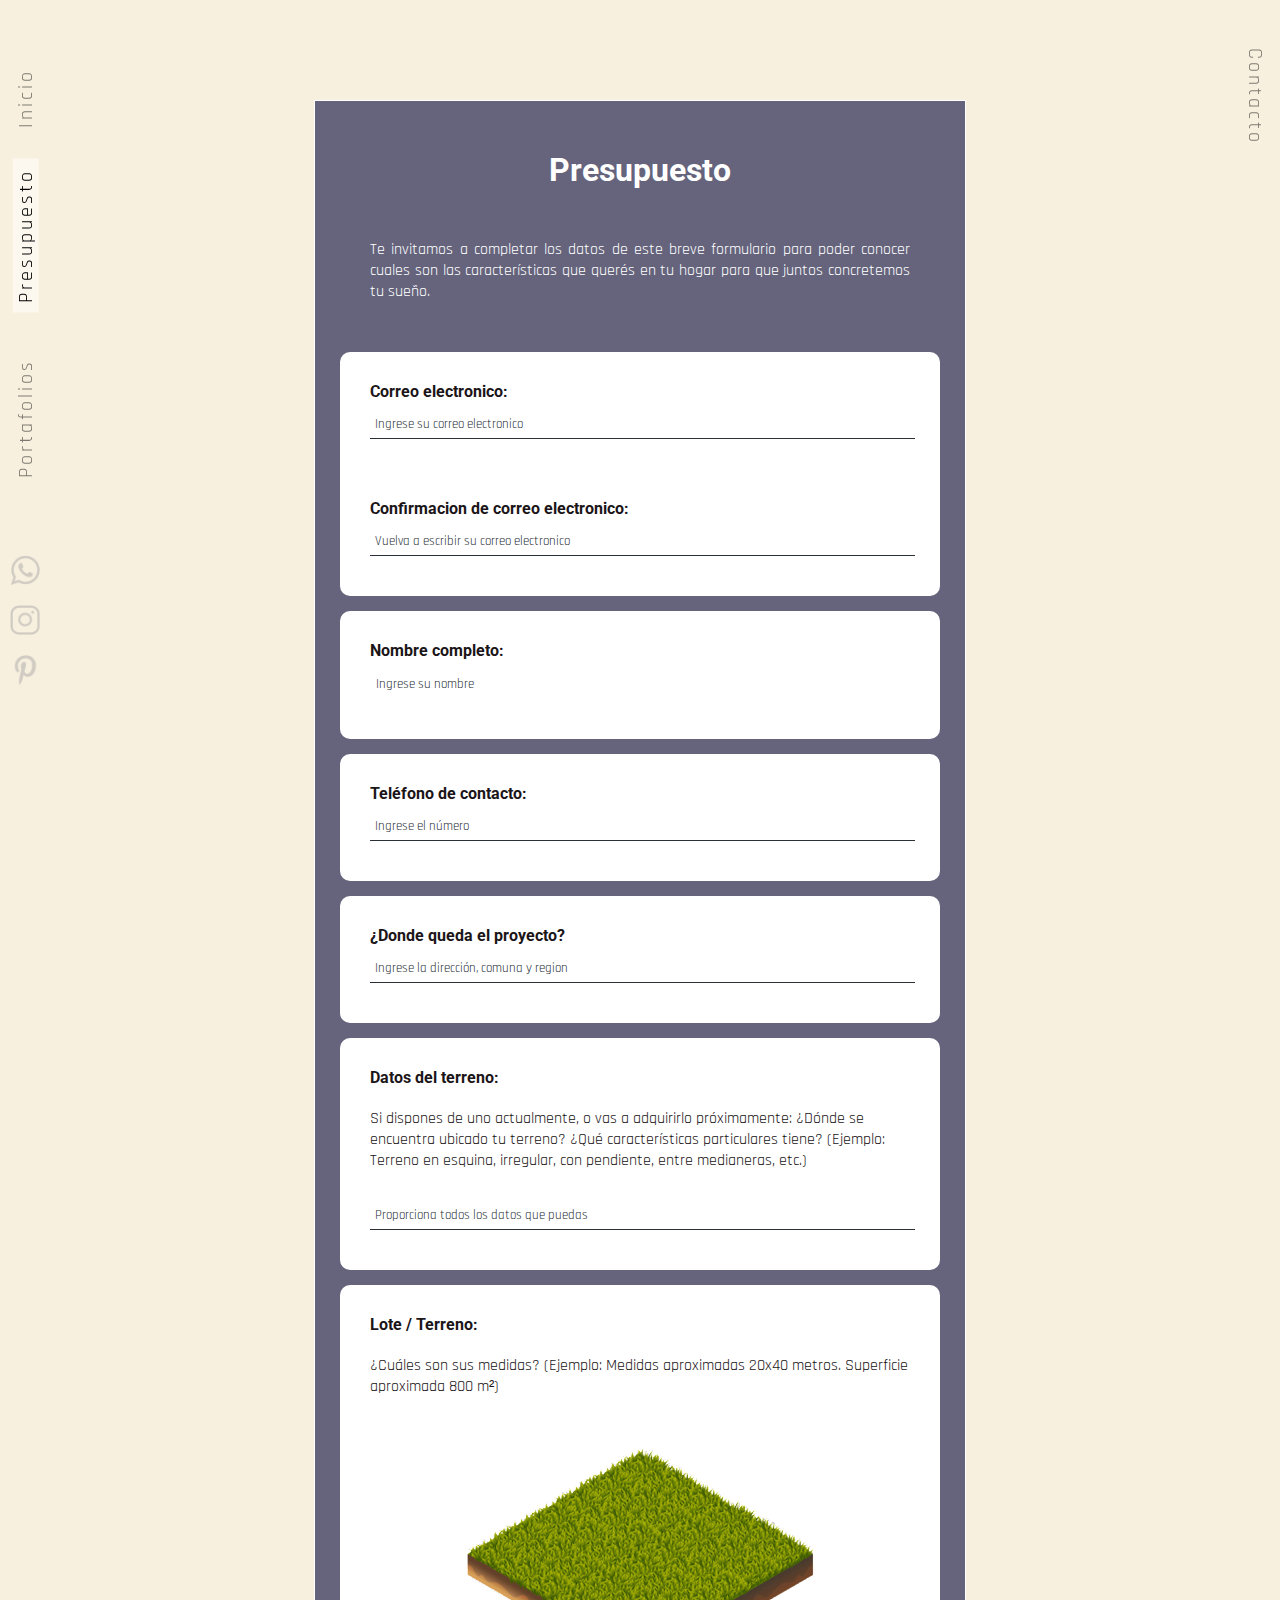
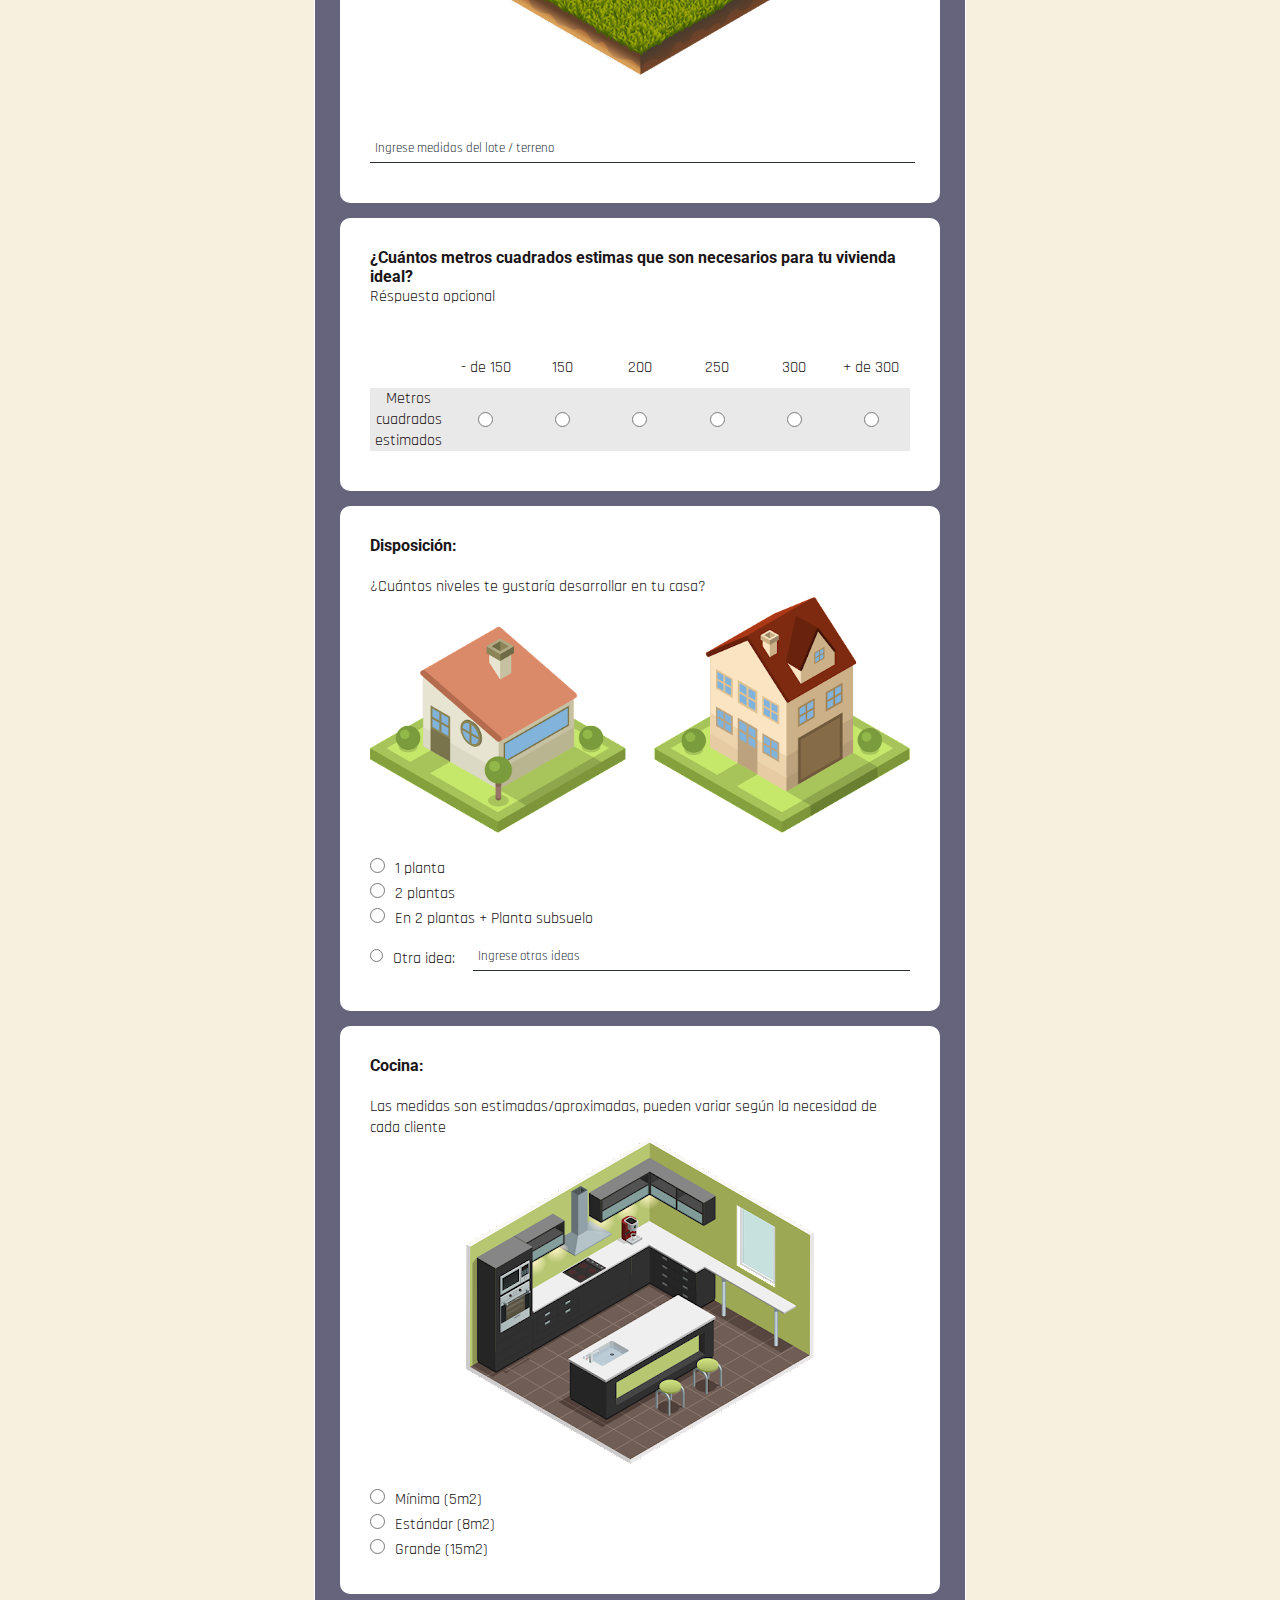
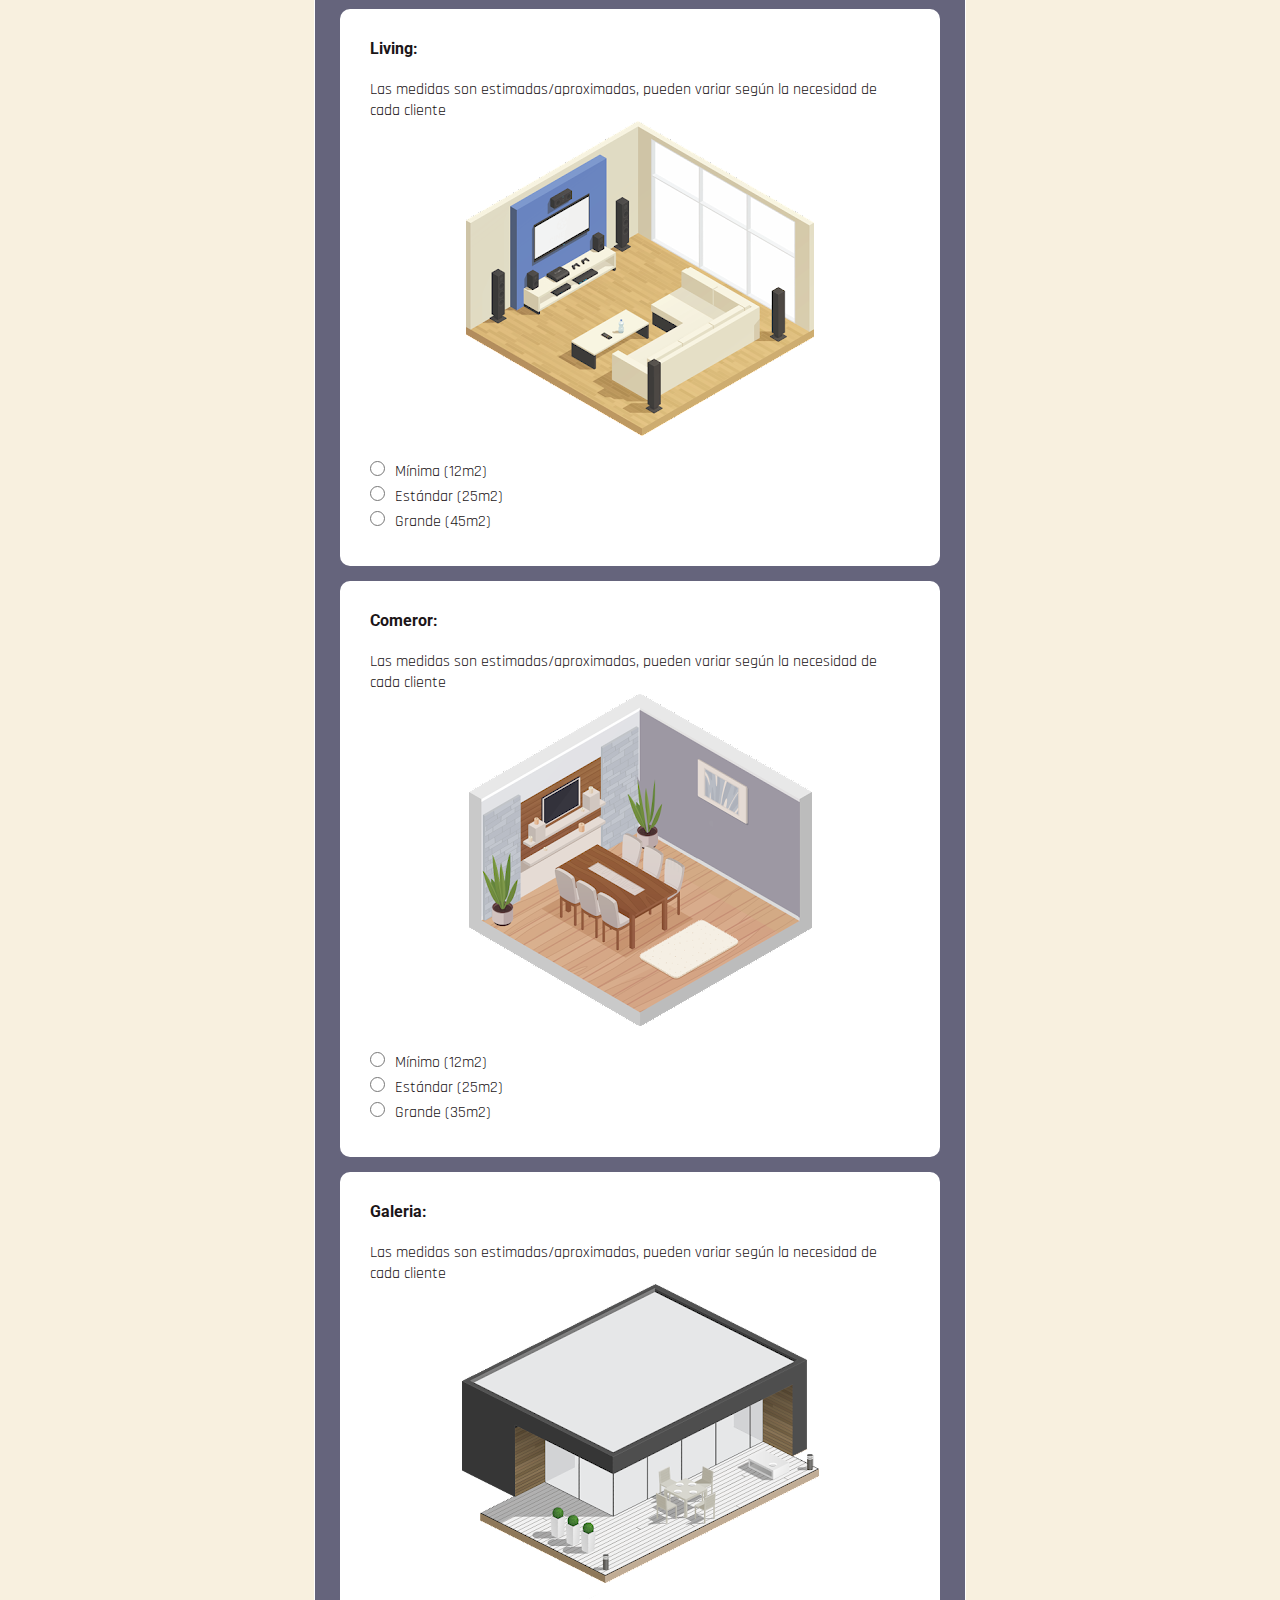
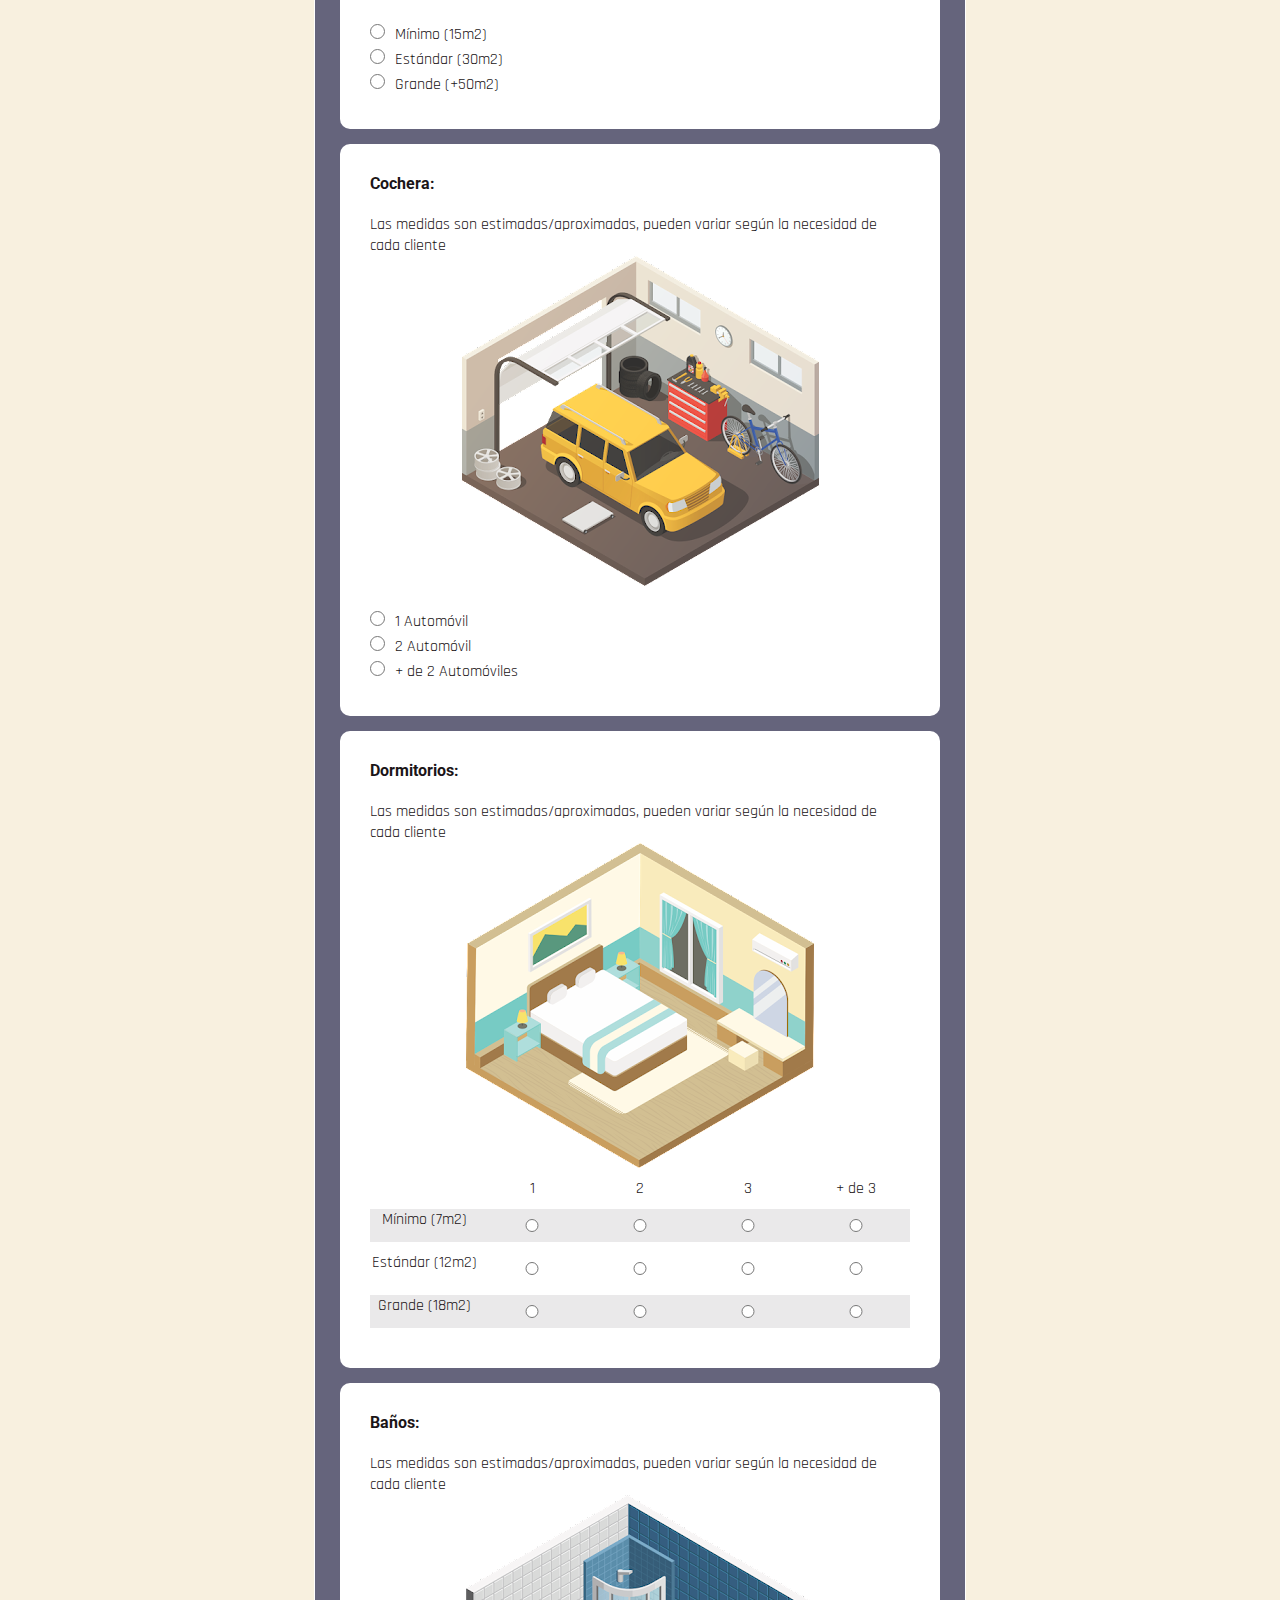
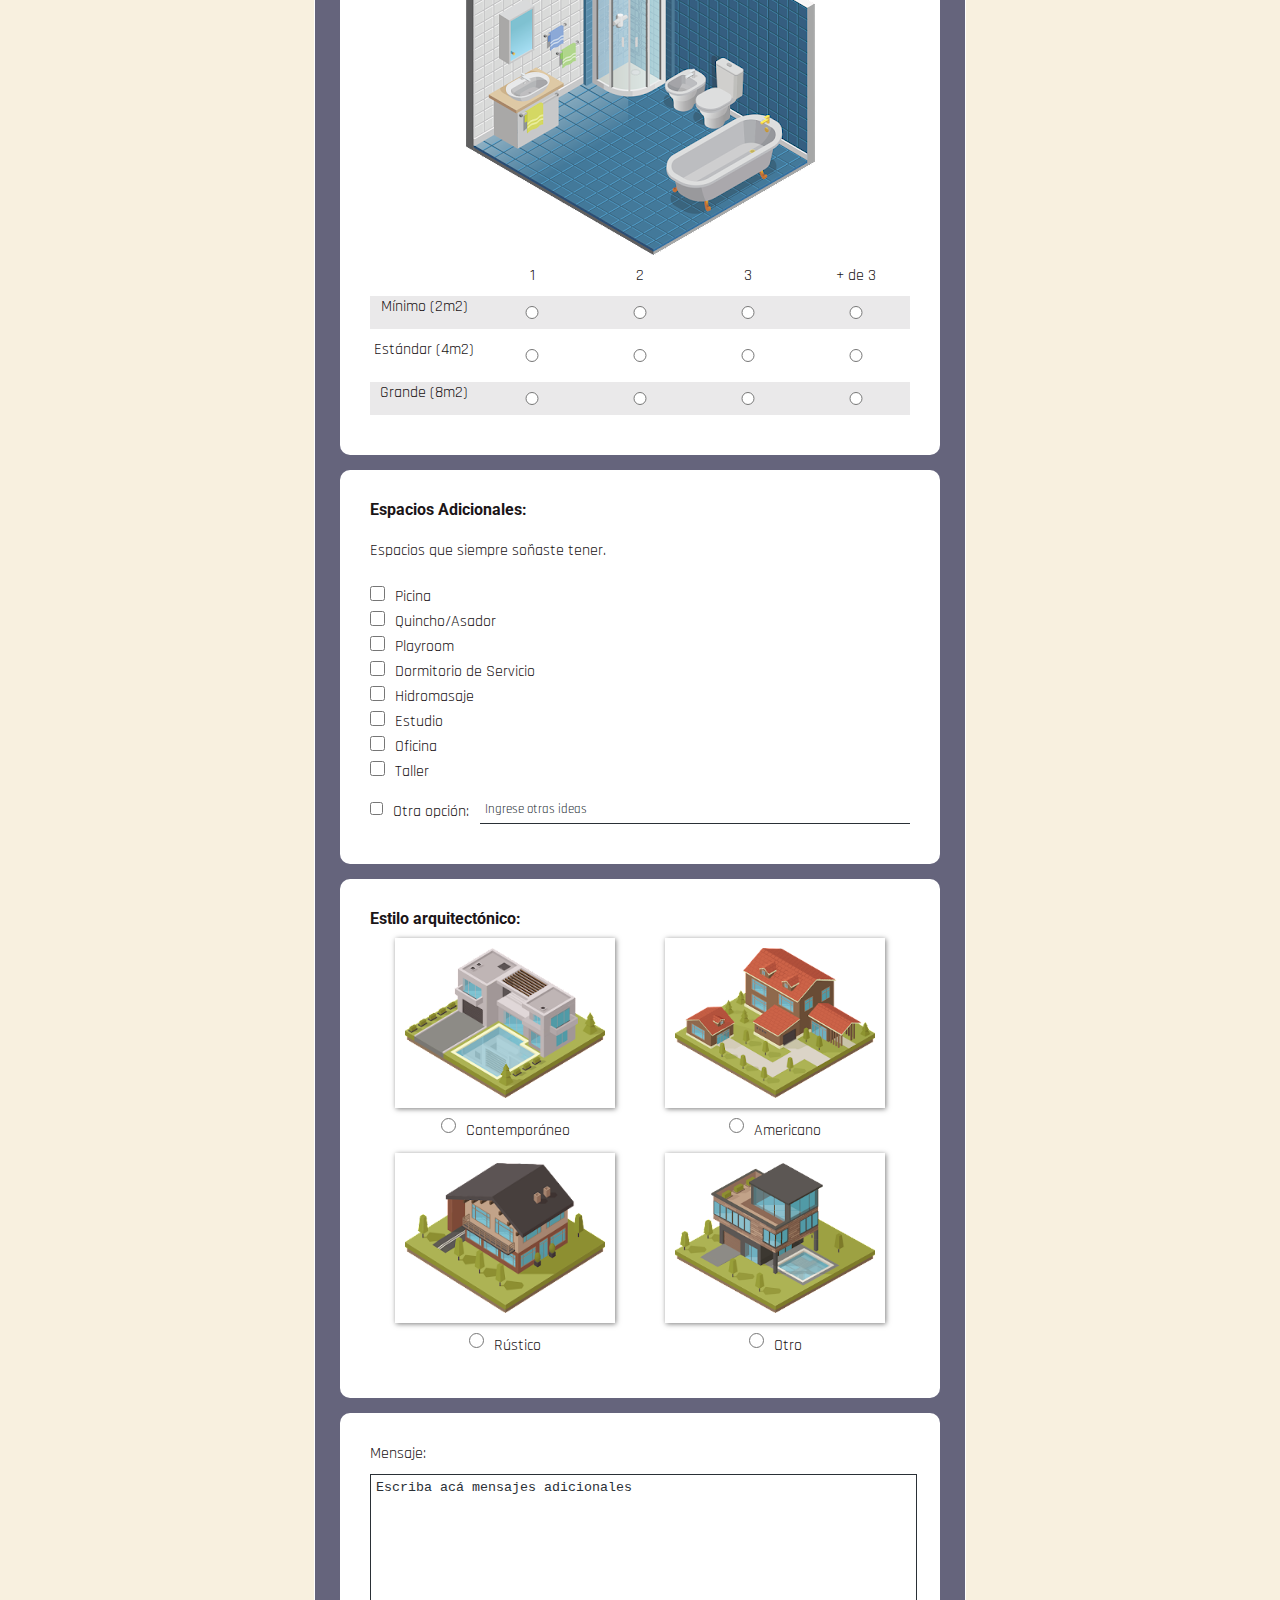
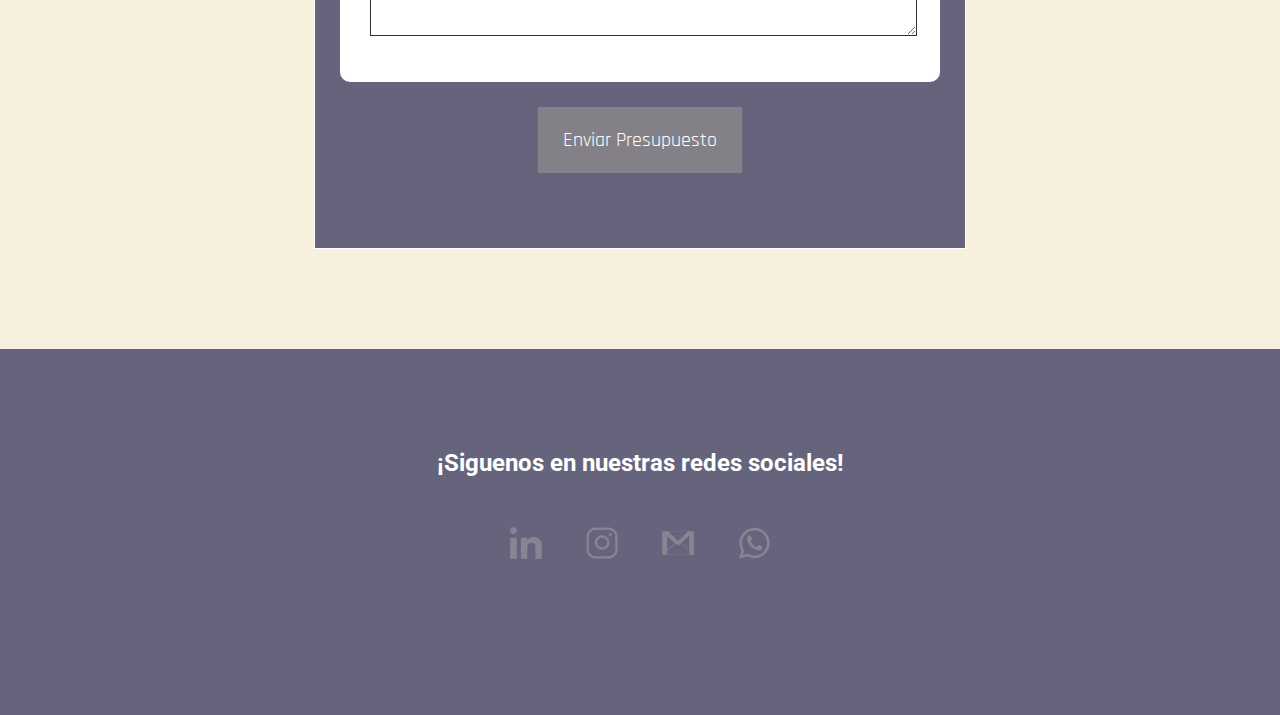
==== commit bdacd774: "cambio de colores" ====
--- a/contact.html
+++ b/contact.html
@@ -27,8 +27,8 @@
 
 
         <div class="links">
-            <a href="index.html" ><span class="link-activated">Inicio</span></a>
-            <a href="contact.html" id="menu-center"><span class="link-disabled">Presupuesto</span></a>
+            <a href="index.html" ><span class="link-disabled">Inicio</span></a>
+            <a href="contact.html" id="menu-center"><span class="link-activated">Presupuesto</span></a>
             <a href="portafolios.html" ><span class="link-disabled">Portafolios </span></a>
         </div> 
 
@@ -276,8 +276,7 @@
                         </div>
                         <small class="error" id="dispo-error" style="margin-left: 100px;"></small>
                     </div>
-                    <!-- FALTA JAVASCRIPT -->
-                </div>
+                 </div>
 
 
                 <!-- COCINA -->
@@ -474,26 +473,26 @@
 
                     <div class="grid-container2 gris">
                         <p class="grid-item">Mínimo (2m2)</p>
-                        <input class="grid-item" type="radio" name="1 baño de tamaño Mínimo (2m2)" id="1bañoMinimo">
-                        <input class="grid-item" type="radio" name="2 baños de tamaño Mínimo (2m2)" id="2bañoMinimo">
-                        <input class="grid-item" type="radio" name="3 baños de tamaño Mínimo (2m2)" id="3bañoMinimo">
-                        <input class="grid-item" type="radio" name="4 baños de tamaño Mínimo (2m2)" id="+3bañoMinimo">
+                        <input class="grid-item" type="radio" name="baño" id="1bañoMinimo">
+                        <input class="grid-item" type="radio" name="baño" id="2bañoMinimo">
+                        <input class="grid-item" type="radio" name="baño" id="3bañoMinimo">
+                        <input class="grid-item" type="radio" name="baño" id="+3bañoMinimo">
                     </div>
 
                     <div class="grid-container2">
                         <p class="grid-item">Estándar (4m2)</p>
-                        <input class="grid-item" type="radio" name="1 baño de tamaño Estándar (4m2)" id="1bañoEstandar">
-                        <input class="grid-item" type="radio" name="2 baños de tamaño Estándar (4m2)" id="2bañoEstandar">
-                        <input class="grid-item" type="radio" name="3 baños de tamaño Estándar (4m2)" id="3bañoEstandar">
-                        <input class="grid-item" type="radio" name="4 baños de tamaño Estándar (4m2)" id="+3bañoEstandar">
+                        <input class="grid-item" type="radio" name="baño" id="1bañoEstandar">
+                        <input class="grid-item" type="radio" name="baño" id="2bañoEstandar">
+                        <input class="grid-item" type="radio" name="baño" id="3bañoEstandar">
+                        <input class="grid-item" type="radio" name="baño" id="+3bañoEstandar">
                     </div>
 
                     <div class="grid-container2 gris">
                         <p class="grid-item" >Grande (8m2)</p>
-                        <input class="grid-item" type="radio" name="1 baño de tamaño Grande (8m2)" id="1bañoGrande">
-                        <input class="grid-item" type="radio" name="2 baños de tamaño Grande (8m2)" id="2bañoGrande">
-                        <input class="grid-item" type="radio" name="3 baños de tamaño Grande (8m2)" id="3bañoGrande">
-                        <input class="grid-item" type="radio" name="4 baños de tamaño Grande (8m2)" id="+3bañoGrande">
+                        <input class="grid-item" type="radio" name="baño" id="1bañoGrande">
+                        <input class="grid-item" type="radio" name="baño" id="2bañoGrande">
+                        <input class="grid-item" type="radio" name="baño" id="3bañoGrande">
+                        <input class="grid-item" type="radio" name="baño" id="+3bañoGrande">
                     </div>
 
                 </div>
--- a/css/main.css
+++ b/css/main.css
@@ -1,19 +1,19 @@
 
 :root{
-    --color1: #1b1517;
-    --color2: #535749;
-    --color3: #2a3036;
-    --color4: #574f5d;
-    --color5: #838187;
+    --color1: #DFD3C3;
+    --color2: #F8F0DF;
+    --color3: #ECE8D9;
+    --color4: #FDFAF6;
+    --color5: #A6A9B6;
 }
 
-* {
+* { 
     margin: 0;
     padding: 0;
 }
 
 body{
-    background-color: var(--color1);
+    background-color: #F8F0DF;
 
 }
 
--- a/css/header.css
+++ b/css/header.css
@@ -1,10 +1,3 @@
-:root{
-    --color1: #1b1517;
-    --color2: #535749;
-    --color3: #2a3036;
-    --color4: #574f5d;
-    --color5: #838187;
-}
 
 #barralateral {
     z-index: 2;
@@ -36,16 +29,16 @@
     text-decoration: none;
     letter-spacing: 3px;
 
-    color: #ffff;
+    color: #000;
     cursor: pointer;
 
-
+    transition: color 1s;
 }
 
 .link-disabled {
     opacity: 0.5;
     padding: 0 10px;
-    background: linear-gradient(to right,rgba(0, 0, 0, 0.0), rgba(0, 0, 0, 0.0) 50%,  rgba(255, 255, 255, .2) 50%, rgba(255, 255, 255, 0.2));
+    background: linear-gradient(to right,rgba(0, 0, 0, 0.0), rgba(0, 0, 0, 0.0) 50%,  rgba(255, 255, 255, .5) 50%, rgba(255, 255, 255, 0.5));
     background-size:200% 10%;
     transition: background 2s, opacity 2s;
 }
@@ -58,7 +51,7 @@
 
 .link-activated{
     padding: 0 10px;
-    background: rgba(255, 255, 255, .2);
+    background: rgba(255, 255, 255, .5);
     opacity: 1;
 }
 
@@ -104,14 +97,13 @@
 }
 
 .linkscontact{
-
     display: block;
     margin-top: 50px;
     width: 50px;
 
 }
 
-.linkscontact  button{
+.linkscontact button{
     transform:rotate(90deg);
     font-size: 20px;
     height: auto;
@@ -123,16 +115,16 @@
     letter-spacing: 3px;
     border: none;
     background: none;
-    color: #ffff;
+    color: #000;
     cursor: pointer;    
 
-
+    transition: color 1s;
 }
 
 .link-contact {
     opacity: 0.5;
     padding: 0 10px;
-    background: linear-gradient(to right,rgba(0, 0, 0, 0.0), rgba(0, 0, 0, 0.0) 50%,  rgba(255, 255, 255, .2) 50%, rgba(255, 255, 255, 0.2));
+    background: linear-gradient(to right,rgba(0, 0, 0, 0.0), rgba(0, 0, 0, 0.0) 50%,  rgba(255, 255, 255, .5) 50%, rgba(255, 255, 255, 0.5));
     background-size:200% 10%;
     transition: background 2s, opacity 2s;
 
@@ -145,7 +137,7 @@
 
 .overlay{
     position: fixed; 
-    z-index: 1;
+    z-index: 100;
     top: 20px;
     right: -100%;
     width: 30%;
--- a/css/contact.css
+++ b/css/contact.css
@@ -17,7 +17,7 @@
     padding: 50px 25px;
 
     color: #fff;
-    background-color: var(--color3);
+    background-color: #65647C;
     border: 1px solid #fff;
 }
 
--- a/css/footer.css
+++ b/css/footer.css
@@ -5,7 +5,7 @@
     padding: 100px 0;
 
     color: #fff;
-    background-color: rgb(0, 0, 0);
+    background-color: #65647C;
 
     text-align: center;
 }
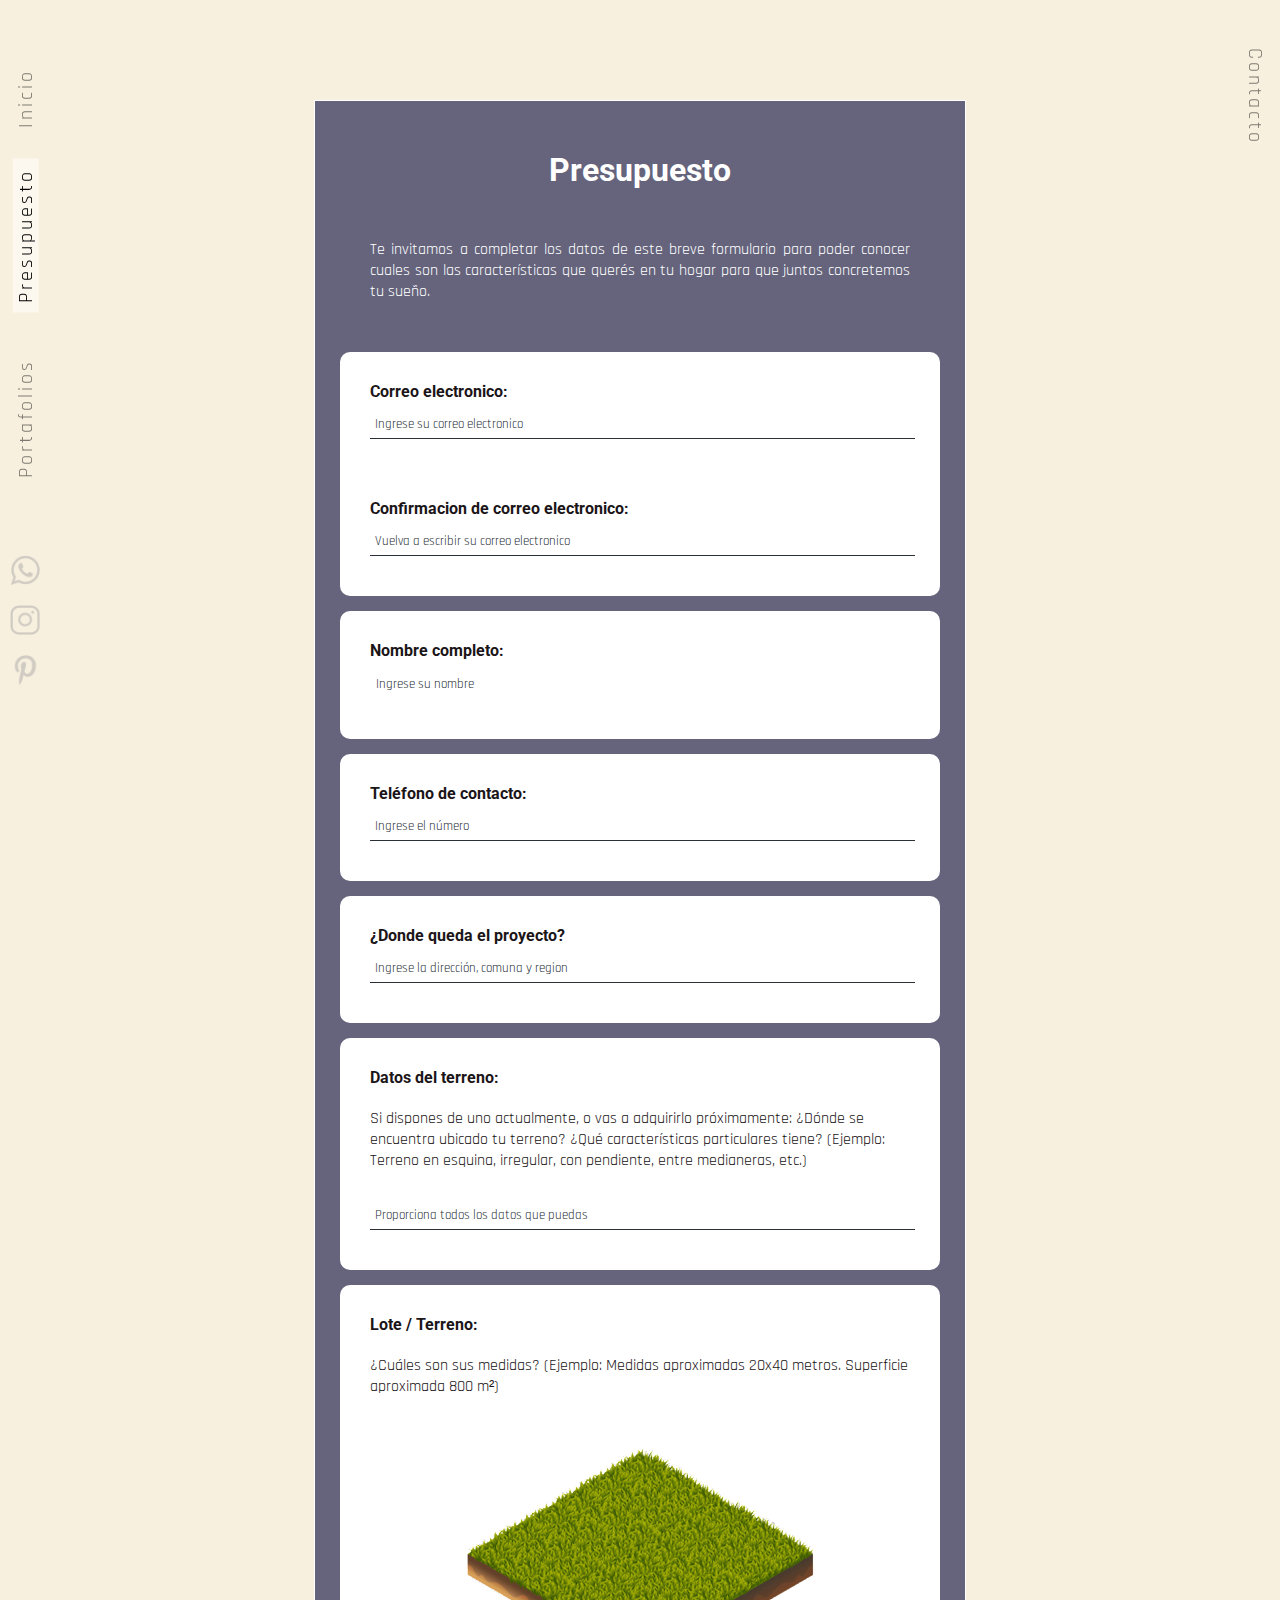
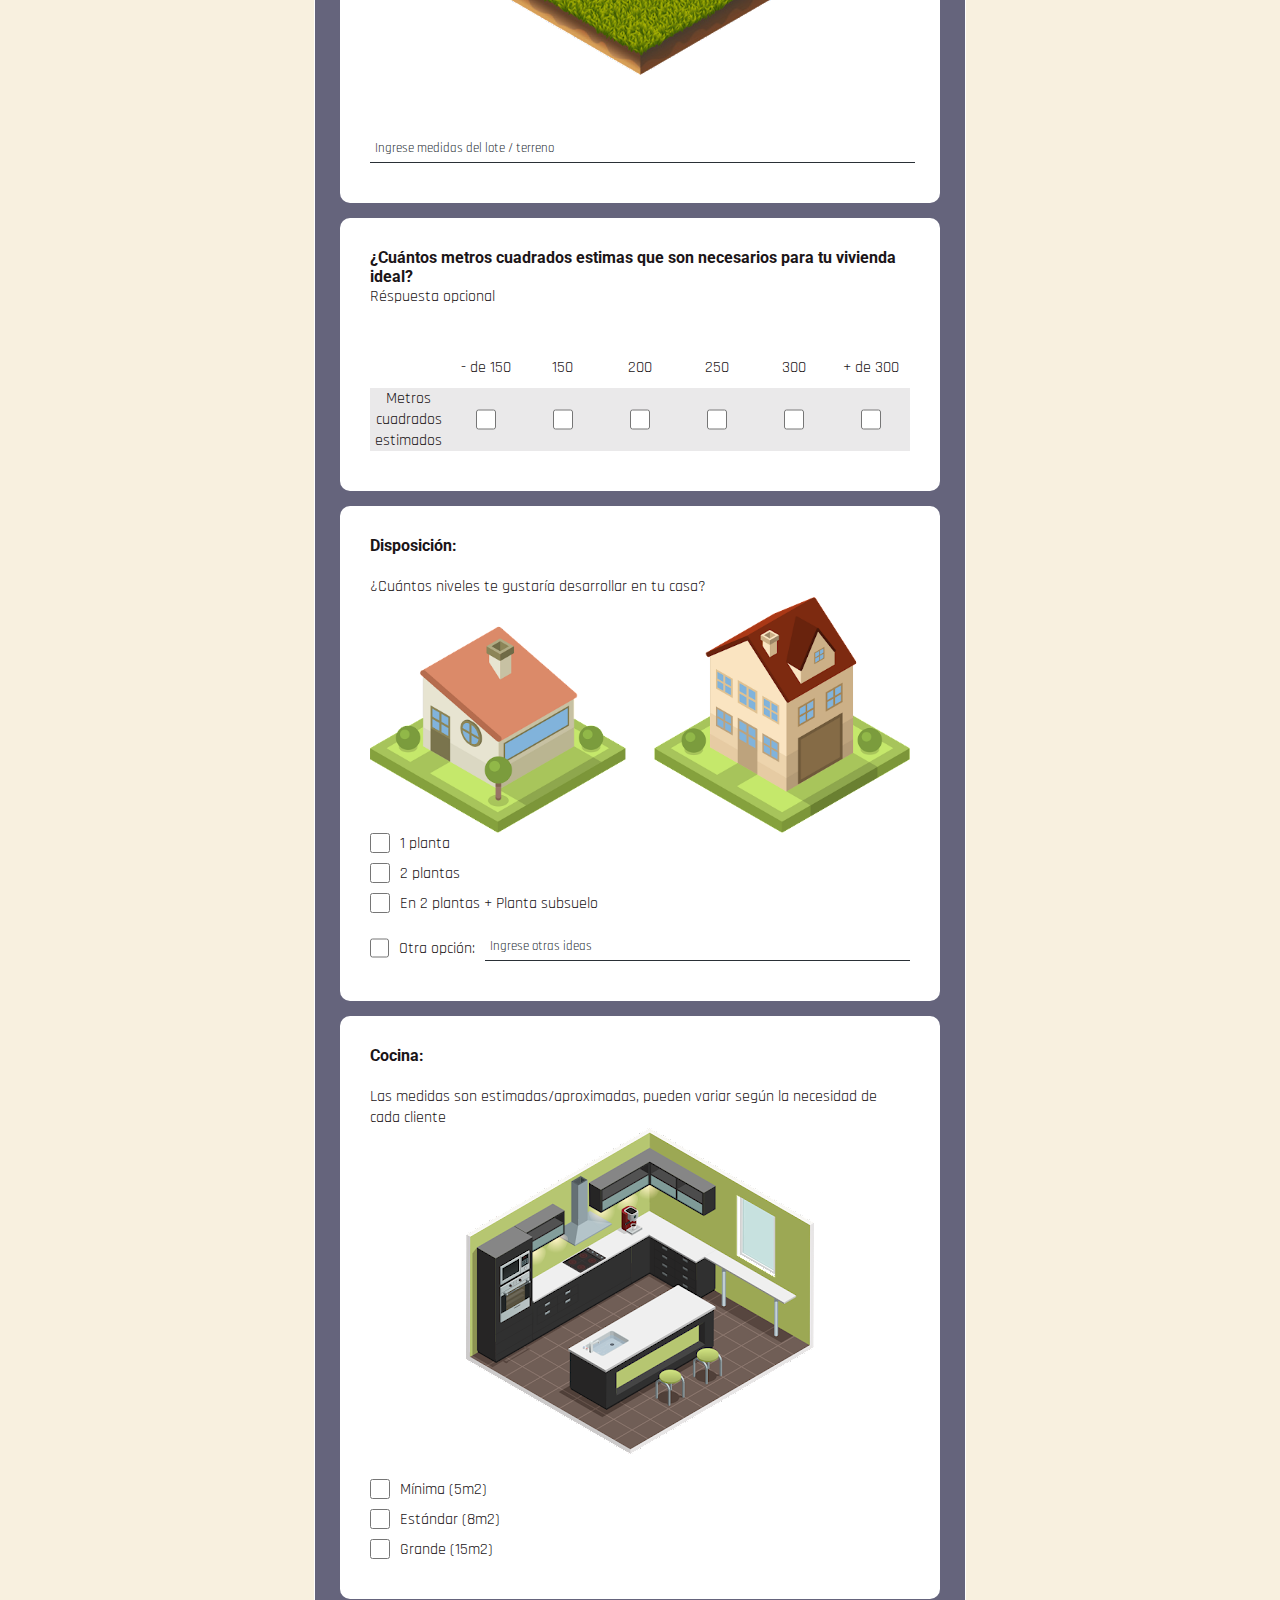
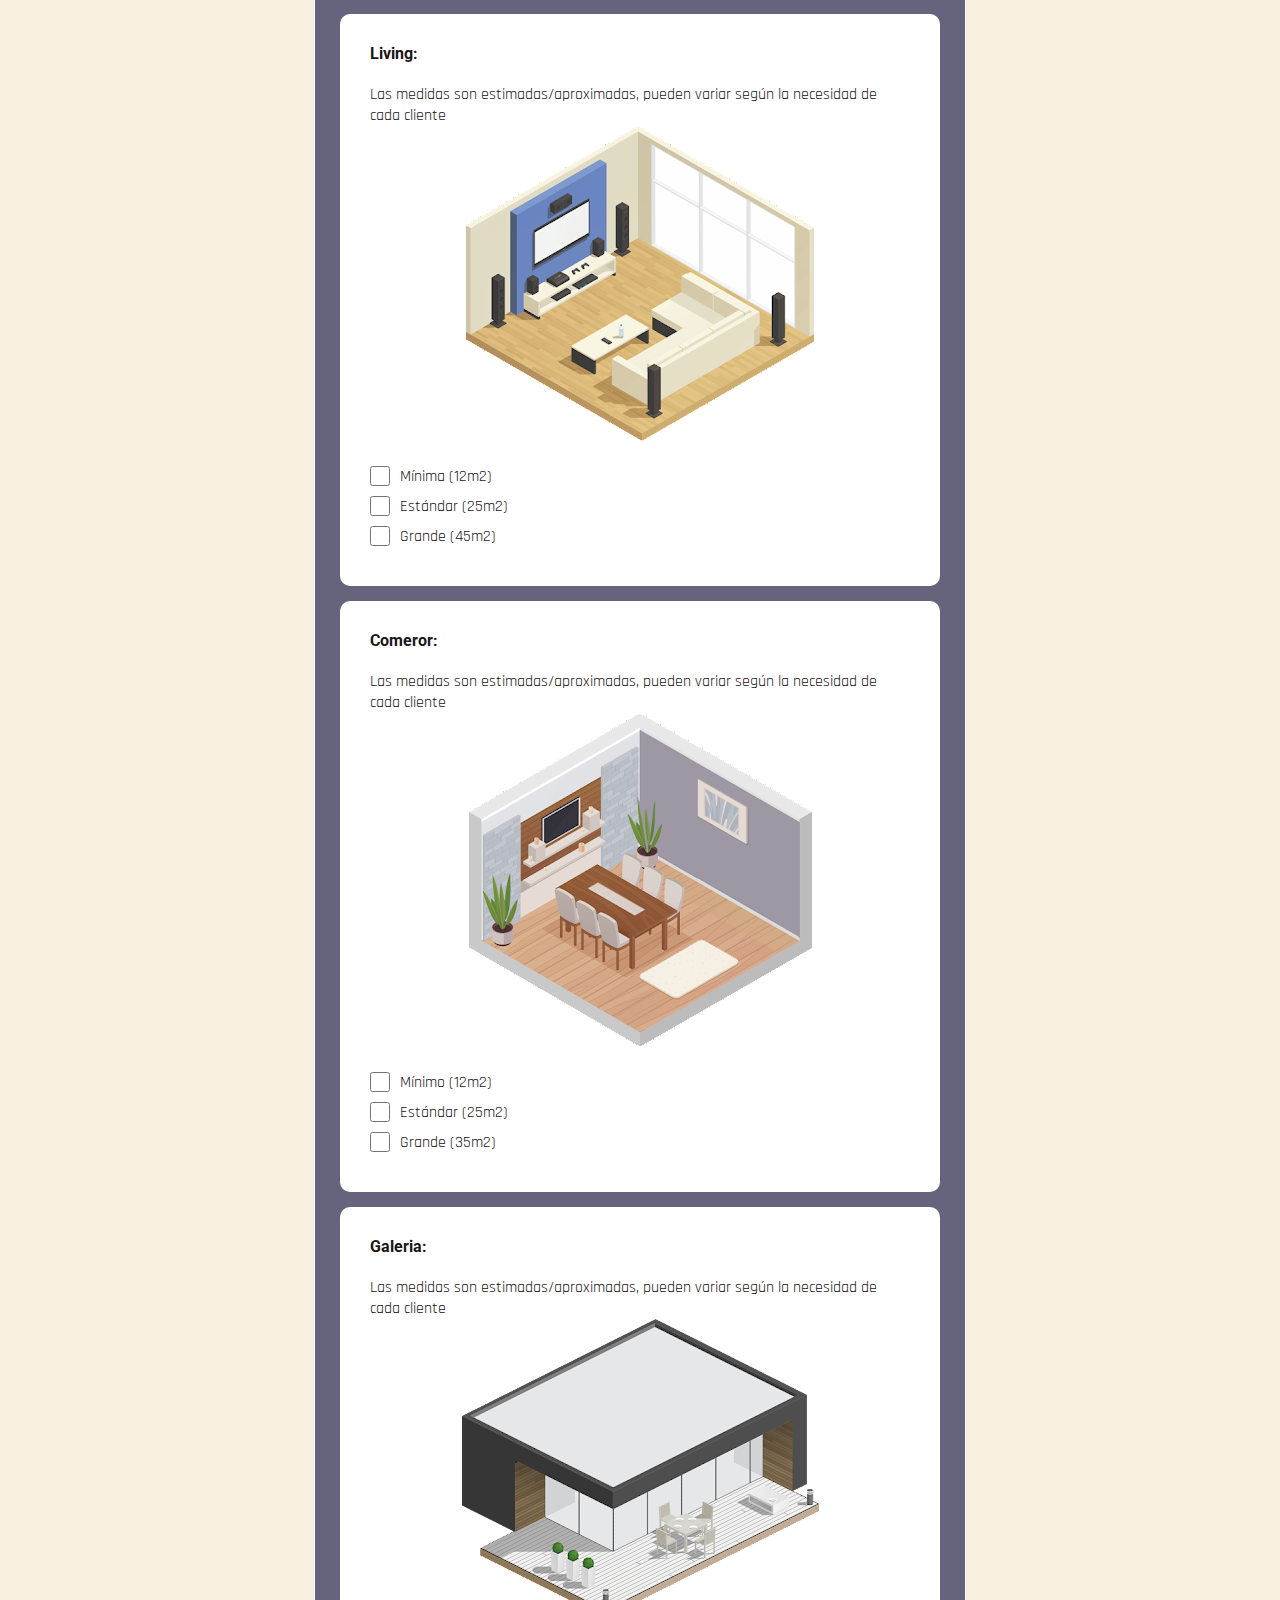
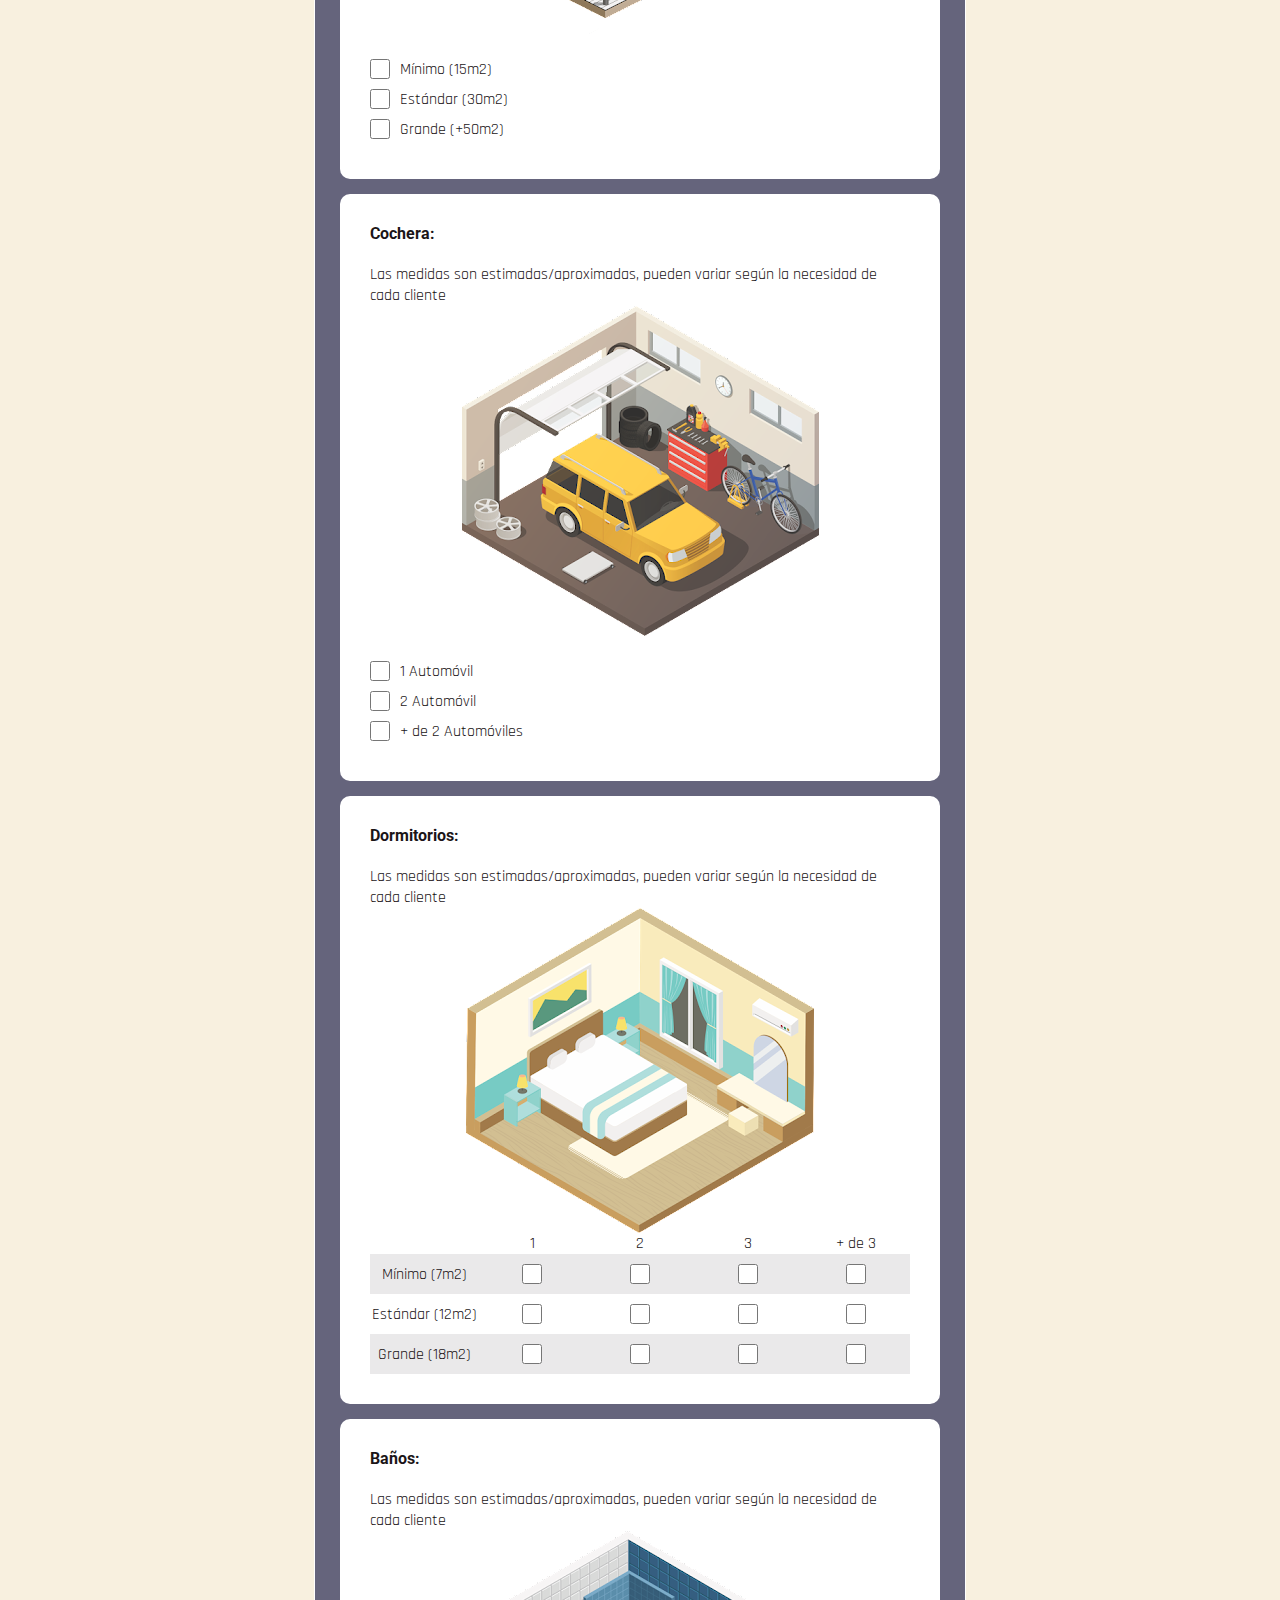
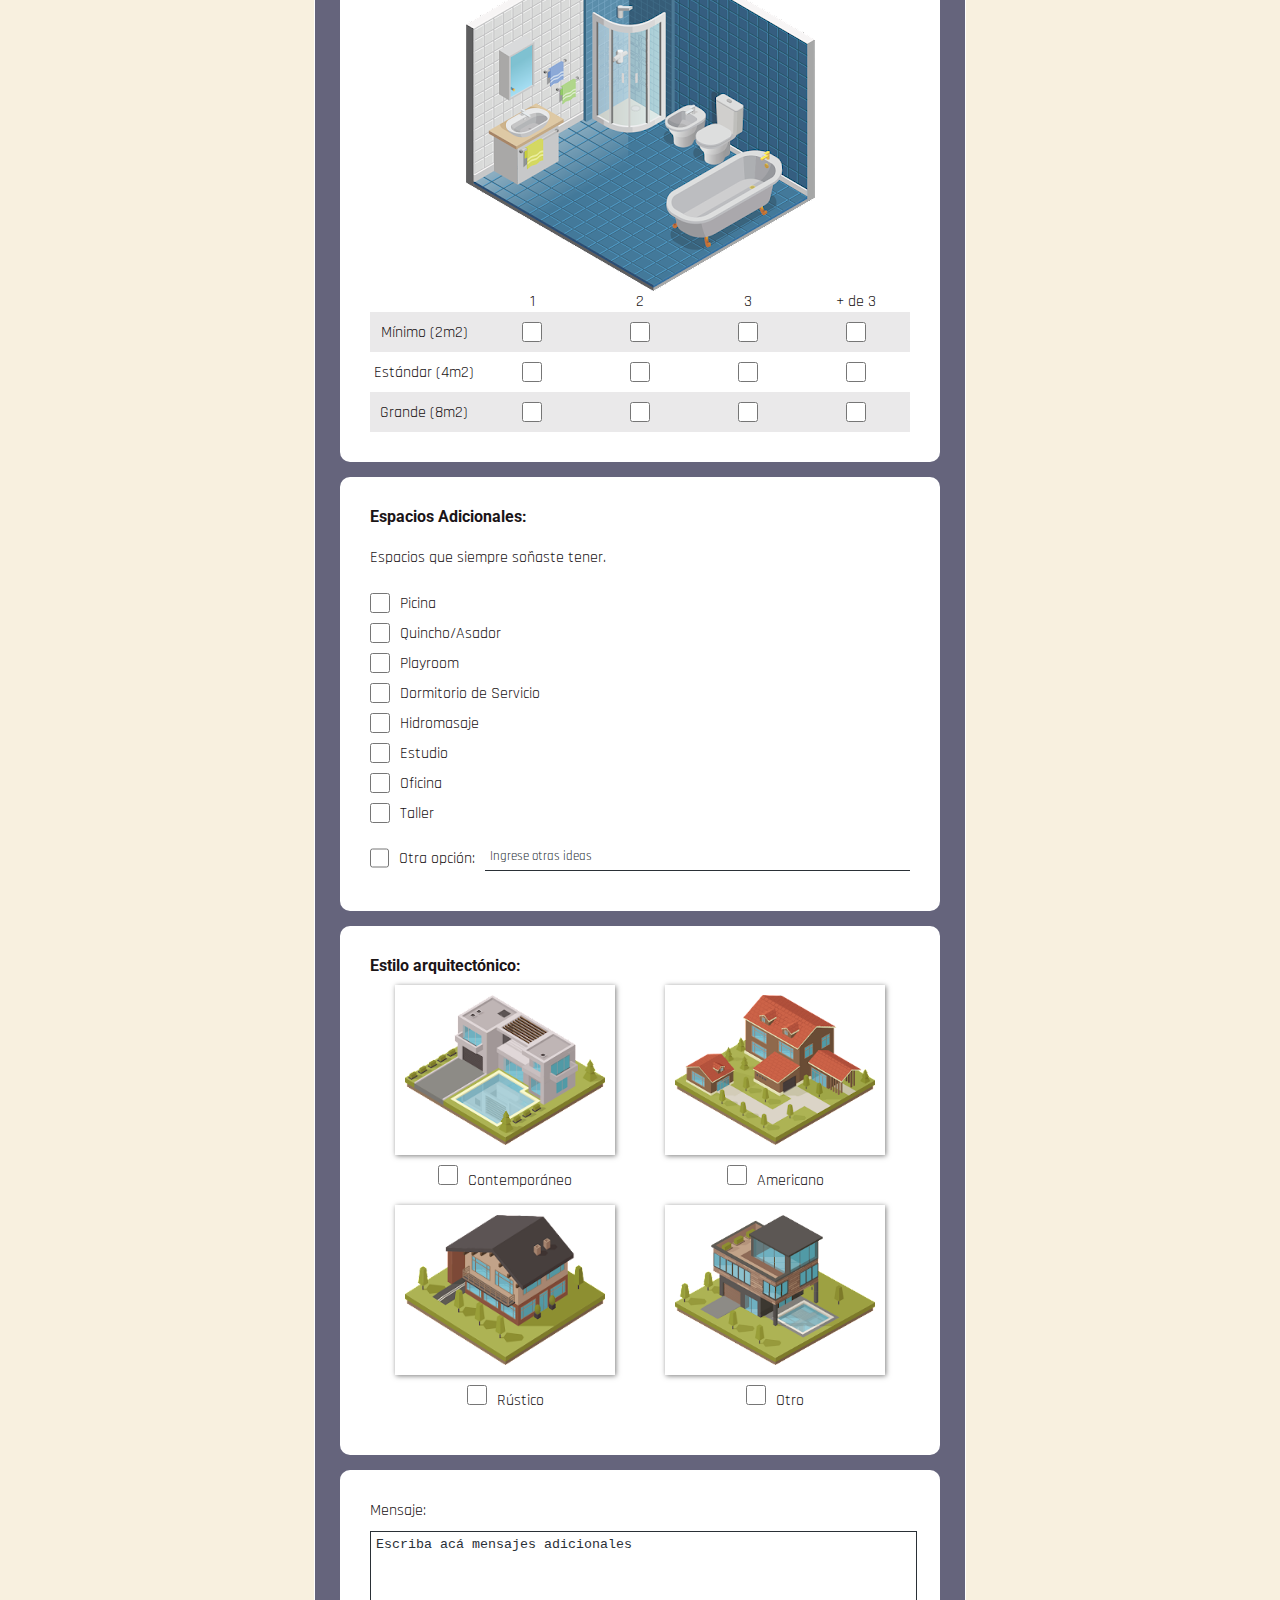
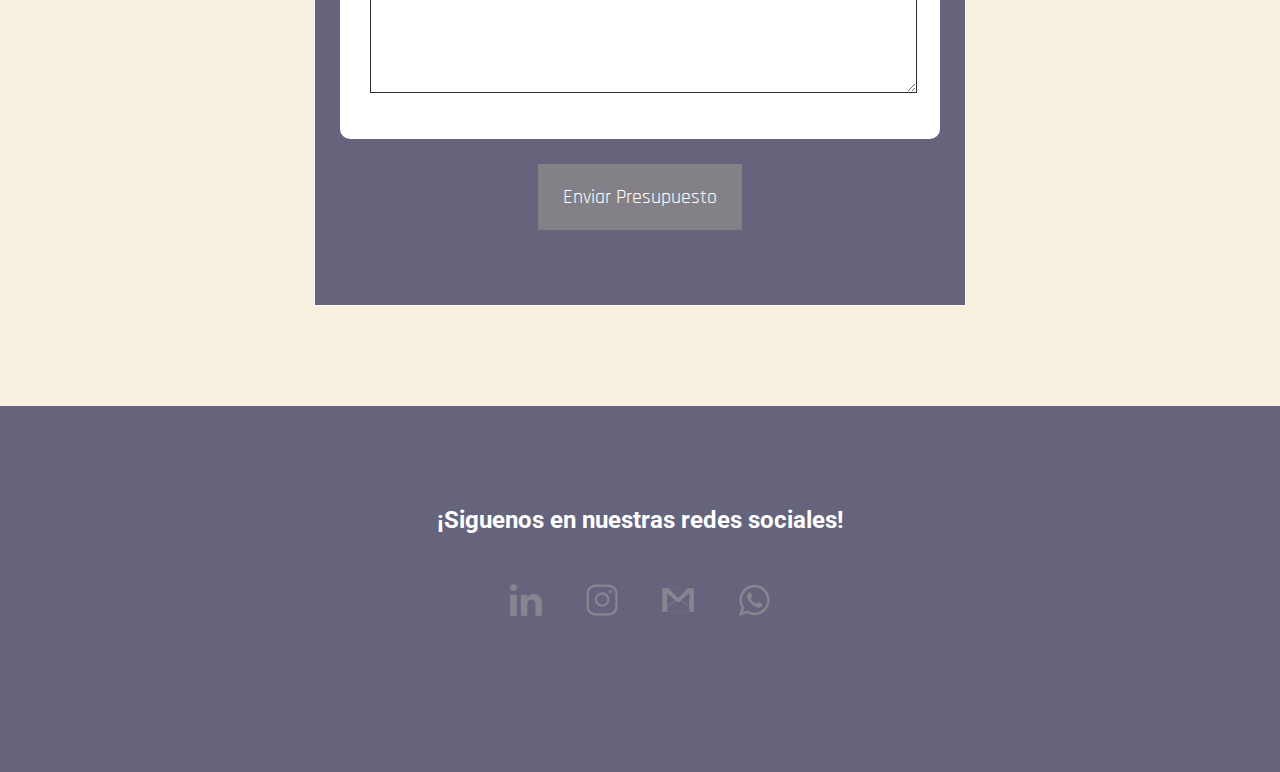
==== commit 6c0847d5: "contact changes" ====
--- a/contact.html
+++ b/contact.html
@@ -108,20 +108,20 @@
                 <!-- EMAIL -->
                 <div class="input-contact">
                     <label for="email" class="text-dark"><h4>Correo electronico:</h4></label>
-                    <input required type="email" id="inputemail" name="Mail" placeholder="Ingrese su correo electronico" onkeyup="checkEmail()">
+                    <input required type="email" id="inputemail" name="Email" placeholder="Ingrese su correo electronico" onkeyup="checkEmail()">
                     <small class="error" id="errorEmail"></small>
 
                     <div class="margin"></div>
 
                     <label for="emailconf" class="text-dark"><h4>Confirmacion de correo electronico:</h4></label>
-                    <input required type="email" id="emailconf" name="Mail de Confirmación" placeholder="Vuelva a escribir su correo electronico" onkeyup="checkEmailConf()">
+                    <input required type="email" id="emailconf" name="Email de Confirmación" placeholder="Vuelva a escribir su correo electronico" onkeyup="checkEmailConf()">
                     <small class="error" id="errorEmailConf"></small>
                 </div>
 
                 <!-- NOMBRE -->
                 <div class="input-contact">
                     <label for="name"><h4>Nombre completo:</h4></label>
-                    <input autofocus required type="text" id="inputname" name="Nombre" maxlength="100" placeholder="Ingrese su nombre" onkeyup="checkName()">
+                    <input autofocus required type="text" id="inputname" name="Nombre completo" maxlength="100" placeholder="Ingrese su nombre" onkeyup="checkName()">
                     <small class="error" id="errorName"></small>
                 </div>
 
@@ -129,14 +129,14 @@
                 <!-- TELEFONO -->
                 <div class="input-contact">
                     <label for="phone" class="text-dark"><h4>Teléfono de contacto:</h4></label>
-                    <input required type="tel" id="phone" name="Telefono" placeholder="Ingrese el número" onkeyup="checkPhone()" >
+                    <input required type="tel" id="phone" name="Telefono de contacto" placeholder="Ingrese el número" onkeyup="checkPhone()" >
                     <small class="error" id="errorPhone"></small>
                 </div>
 
                 <!-- UbICACION -->
                 <div class="input-contact">
                     <label for="ubicacion" class="text-dark"><h4>¿Donde queda el proyecto?</h4></label>
-                    <input required type="text" id="ubicacion" name="Ubicacion" placeholder="Ingrese la dirección, comuna y region" onkeyup="checkUbi()">
+                    <input required type="text" id="ubicacion" name="Ubicacion del proyecto" placeholder="Ingrese la dirección, comuna y region" onkeyup="checkUbi()">
                     <small class="error" id="errorUbi"></small>
                 </div>
 
@@ -199,7 +199,7 @@
                         Si dispones de uno actualmente, o vas a adquirirlo próximamente: ¿Dónde se encuentra ubicado tu terreno? ¿Qué características particulares tiene? (Ejemplo: Terreno en esquina, irregular, con pendiente, entre medianeras, etc.)
                         <br><br>    
                     </label>
-                    <input required type="text" id="datos" name="Datos" placeholder="Proporciona todos los datos que puedas" onkeyup="checkDatos()">
+                    <input required type="text" id="datos" name="Datos del terreno" placeholder="Proporciona todos los datos que puedas" onkeyup="checkDatos()">
                 </div>
                 
 
@@ -213,7 +213,7 @@
                         <img id="primeraimagen" src="img/terreno.png" alt="terreno">    
                     </label>
                     <div class="margin"></div>
-                    <input required type="text" id="terreno" name="Terreno" placeholder="Ingrese medidas del lote / terreno" onkeyup="checkTerrenos()">
+                    <input required type="text" id="terreno" name="Medidas de lote/terreno" placeholder="Ingrese medidas del lote / terreno" onkeyup="checkTerrenos()">
                 </div>
                 
                 
@@ -224,9 +224,9 @@
 
                     <div class="margin"></div>
 
-                    <div class="grid-container">
+                    <div class="grid-container" >
                         <div class="grid-item"></div>
-                        <label class="grid-item" for="viviendaideal1">- de 150</label>
+                        <label class="grid-item" for="viviendaideal1" >- de 150</label>
                         <label class="grid-item" for="viviendaideal2">150</label>
                         <label class="grid-item" for="viviendaideal3">200</label>
                         <label class="grid-item" for="viviendaideal4">250</label>
@@ -234,14 +234,14 @@
                         <label class="grid-item" for="viviendaideal6">+ de 300</label>
                     </div>
                     
-                    <div class="grid-container gris">
+                    <div class="grid-container gris" id="checkboxToRadio1">
                         <p class="grid-item">Metros cuadrados estimados</p>
-                        <input class="grid-item back-grey" type="radio" name="vivienda ideal de - de 150m2" id="viviendaideal1">
-                        <input class="grid-item" type="radio" name="Vivienda ideal de 150m2 " id="viviendaideal2">
-                        <input class="grid-item" type="radio" name="Vivienda ideal de 200m2" id="viviendaideal3">
-                        <input class="grid-item" type="radio" name="Vivienda ideal de 250m2" id="viviendaideal4">
-                        <input class="grid-item" type="radio" name="Vivienda ideal de 300m2" id="viviendaideal5">
-                        <input class="grid-item" type="radio" name="Vivienda ideal de + de 300m2" id="viviendaideal6">
+                        <input class="grid-item" type="checkbox" name="vivienda ideal de - de 150m2" id="viviendaideal1" >
+                        <input class="grid-item" type="checkbox" name="Vivienda ideal de 150m2 " id="viviendaideal2">
+                        <input class="grid-item" type="checkbox" name="Vivienda ideal de 200m2" id="viviendaideal3">
+                        <input class="grid-item" type="checkbox" name="Vivienda ideal de 250m2" id="viviendaideal4">
+                        <input class="grid-item" type="checkbox" name="Vivienda ideal de 300m2" id="viviendaideal5">
+                        <input class="grid-item" type="checkbox" name="Vivienda ideal de + de 300m2" id="viviendaideal6">
                     </div>
                     
 
@@ -254,27 +254,29 @@
                     <br>
                     <p>¿Cuántos niveles te gustaría desarrollar en tu casa?</p>
                     <img id="segundaimagen" src="img/casanivel.png" alt="terreno">
-                    <div class="input-radio">
-                        <div class="flex-item">
-                            <input type="radio" name="Sólo 1 planta" id="1planta" class="input-check"> 
+                    <div id="checkboxToRadio2">
+                        <div class="flex-item">
+                            <input type="checkbox" name="Sólo 1 planta" id="1planta" class="input-check"> 
                             <label for="1planta">1 planta</label>     
                         </div>
 
                         <div class="flex-item">
-                            <input type="radio" name="En 2 plantas" id="2planta" class="input-check">
+                            <input type="checkbox" name="En 2 plantas" id="2planta" class="input-check">
                             <label for="2planta">2 plantas</label> 
                         </div>
 
                         <div class="flex-item">
-                            <input type="radio" name="En 3 plantas" id="3planta" class="input-check">  
+                            <input type="checkbox" name="En 3 plantas" id="3planta" class="input-check">  
                             <label for="3planta">En 2 plantas + Planta subsuelo</label>
                         </div>
-                        <div class="flex-item">
-                            <input type="radio" name="Otra idea" id="otraplantaradio" class="input-check" onchange="document.getElementById('otraplantatexto').focus();"> 
-                            <label for="otraplantaradio" id="labelotraplanta">Otra idea:</label>
-                            <input required type="text" id="otraplantatexto" name="Otra idea" placeholder="Ingrese otras ideas" onkeyup="checkDisposicion()"  onfocus="document.getElementById('otraplantaradio').checked = true;  document.getElementById('otraplantatexto').style.border = '2px solid red'; document.getElementById('dispo-error').style.display = 'block'; document.getElementById('dispo-error').innerHTML = '<b> Debes escribir una opción';" onblur="document.getElementById('otraplantaradio').checked = false; document.getElementById('otraplantatexto').style.border = 'none'; document.getElementById('dispo-error').style.display = 'none'" >
-                        </div>
-                        <small class="error" id="dispo-error" style="margin-left: 100px;"></small>
+
+                        <div class="flex-item">
+                            <input type="checkbox" id="otroAdicional1" class="input-check" style="width: 25px; margin-top: 15px;">
+                            <label for="otroAdicional1" id="adicionalLabel">Otra opción:</label>
+                            <input type="text" id="otroAdicionalText1" name="Espacios adicionales" placeholder="Ingrese otras ideas" >
+                            
+                        </div>
+                        <small class="error" id="adicional-error1" style="margin-left: 100px;"></small>
                     </div>
                  </div>
 
@@ -286,20 +288,20 @@
                     <p>Las medidas son estimadas/aproximadas, pueden variar según la necesidad de cada cliente</p>
                     <img src="img/cocina.png" alt="cocina">
 
-                    <div class="input-radio">
-
-                        <div class="flex-item">
-                            <input type="radio" name="Cocina Mínima (5m2)" id="cocina1" class="input-check"> 
+                    <div class="input-radio" id="checkboxToRadio3">
+
+                        <div class="flex-item">
+                            <input type="checkbox" name="Cocina Mínima (5m2)" id="cocina1" class="input-check"> 
                             <label for="cocina1">Mínima (5m2)</label>     
                         </div>
 
                         <div class="flex-item">
-                            <input type="radio" name="Cocina Estándar (8m2)" id="cocina2" class="input-check">
+                            <input type="checkbox" name="Cocina Estándar (8m2)" id="cocina2" class="input-check">
                             <label for="cocina2">Estándar (8m2)</label> 
                         </div>
 
                         <div class="flex-item">
-                            <input type="radio" name="Cocina Grande (15m2)" id="cocina3" class="input-check">  
+                            <input type="checkbox" name="Cocina Grande (15m2)" id="cocina3" class="input-check">  
                             <label for="cocina3">Grande (15m2)</label>
                         </div>
                     </div>
@@ -313,19 +315,19 @@
                     <p>Las medidas son estimadas/aproximadas, pueden variar según la necesidad de cada cliente</p>
                     <img src="img/living.png" alt="Living">
 
-                    <div class="input-radio">
-                        <div class="flex-item">
-                            <input type="radio" name="Living Mínima (12m2)" id="living1" class="input-check"> 
+                    <div class="input-radio" id="checkboxToRadio4">
+                        <div class="flex-item">
+                            <input type="checkbox" name="Living Mínima (12m2)" id="living1" class="input-check"> 
                             <label for="living1">Mínima (12m2)</label>     
                         </div>
 
                         <div class="flex-item">
-                            <input type="radio" name="Living Estándar (25m2)" id="living2" class="input-check">
+                            <input type="checkbox" name="Living Estándar (25m2)" id="living2" class="input-check">
                             <label for="living2">Estándar (25m2)</label> 
                         </div>
 
                         <div class="flex-item">
-                            <input type="radio" name="Living Grande (45m2)" id="living3" class="input-check">  
+                            <input type="checkbox" name="Living Grande (45m2)" id="living3" class="input-check">  
                             <label for="living3">Grande (45m2)</label>
                         </div>
                     </div>
@@ -339,19 +341,19 @@
                     <p>Las medidas son estimadas/aproximadas, pueden variar según la necesidad de cada cliente</p>
                     <img src="img/comedor.png" alt="Comedor">
                 
-                    <div class="input-radio">
-                        <div class="flex-item">
-                            <input type="radio" name="Comedor Mínimo (12m2)" id="comedor1" class="input-check"> 
+                    <div class="input-radio" id="checkboxToRadio5">
+                        <div class="flex-item">
+                            <input type="checkbox" name="Comedor Mínimo (12m2)" id="comedor1" class="input-check"> 
                             <label for="comedor1">Mínimo (12m2)</label>     
                         </div>
 
                         <div class="flex-item">
-                            <input type="radio" name="Comedor Estándar (25m2)" id="comedor2" class="input-check">
+                            <input type="checkbox" name="Comedor Estándar (25m2)" id="comedor2" class="input-check">
                             <label for="comedor2">Estándar (25m2)</label> 
                         </div>
 
                         <div class="flex-item">
-                            <input type="radio" name="Comedor Grande (35m2)" id="comedor3" class="input-check">  
+                            <input type="checkbox" name="Comedor Grande (35m2)" id="comedor3" class="input-check">  
                             <label for="comedor3">Grande (35m2)</label>
                         </div>
                     </div>
@@ -365,19 +367,19 @@
                     <p>Las medidas son estimadas/aproximadas, pueden variar según la necesidad de cada cliente</p>
                     <img src="img/terraza.png" alt="terraza">
                 
-                    <div class="input-radio">
-                        <div class="flex-item">
-                            <input type="radio" name="Terraza Mínimo (15m2)" id="terraza1" class="input-check"> 
+                    <div class="input-radio" id="checkboxToRadio6">
+                        <div class="flex-item">
+                            <input type="checkbox" name="Terraza Mínimo (15m2)" id="terraza1" class="input-check"> 
                             <label for="terraza1">Mínimo (15m2)</label>     
                         </div>
 
                         <div class="flex-item">
-                            <input type="radio" name="Terraza Estándar (30m2)" id="terraza2" class="input-check">
+                            <input type="checkbox" name="Terraza Estándar (30m2)" id="terraza2" class="input-check">
                             <label for="terraza2">Estándar (30m2)</label> 
                         </div>
 
                         <div class="flex-item">
-                            <input type="radio" name="Terraza Grande (+50m2)" id="terraza3" class="input-check">  
+                            <input type="checkbox" name="Terraza Grande (+50m2)" id="terraza3" class="input-check">  
                             <label for="terraza3">Grande (+50m2)</label>
                         </div>
                     </div>
@@ -392,19 +394,19 @@
                     <p>Las medidas son estimadas/aproximadas, pueden variar según la necesidad de cada cliente</p>
                     <img src="img/cochera.png" alt="cochera">
                 
-                    <div class="input-radio">
-                        <div class="flex-item">
-                            <input type="radio" name="Cochera 1 Automóvil" id="cochera1" class="input-check"> 
+                    <div class="input-radio" id="checkboxToRadio7">
+                        <div class="flex-item">
+                            <input type="checkbox" name="Cochera 1 Automóvil" id="cochera1" class="input-check"> 
                             <label for="cochera1">1 Automóvil</label>     
                         </div>
 
                         <div class="flex-item">
-                            <input type="radio" name="Cochera 2 Automóvil" id="cochera2" class="input-check">
+                            <input type="checkbox" name="Cochera 2 Automóvil" id="cochera2" class="input-check">
                             <label for="cochera2">2 Automóvil</label> 
                         </div>
 
                         <div class="flex-item">
-                            <input type="radio" name="Cochera + de 2 Automóviles" id="cochera3" class="input-check">  
+                            <input type="checkbox" name="Cochera + de 2 Automóviles" id="cochera3" class="input-check">  
                             <label for="cochera3">+ de 2 Automóviles</label>
                         </div>
                     </div>
@@ -419,6 +421,49 @@
                     <br>
                     <p>Las medidas son estimadas/aproximadas, pueden variar según la necesidad de cada cliente</p>
                     <img src="img/dormitorio.png" alt="Dormitorios">
+                
+                    <div class="grid-container2 ">
+                        <div class="grid-item"></div>
+                        <p class="grid-item">1</p>
+                        <p class="grid-item">2</p>
+                        <p class="grid-item">3</p>
+                        <p class="grid-item">+ de 3</p>
+                    </div>
+
+                    <div class="grid-container2 gris checkboxToRadio8">
+                        <p class="grid-item">Mínimo (7m2)</p>
+                        <input class="grid-item" type="checkbox" name="1 dormitorio de tamaño Mínimo (7m2)" >
+                        <input class="grid-item" type="checkbox" name="2 dormitorio de tamaño Mínimo (7m2)" >
+                        <input class="grid-item" type="checkbox" name="3 dormitorio de tamaño Mínimo (7m2)" >
+                        <input class="grid-item" type="checkbox" name="4 dormitorio de tamaño Mínimo (7m2)" >
+                    </div>
+
+                    <div class="grid-container2 checkboxToRadio8">
+                        <p class="grid-item">Estándar (12m2)</p>
+                        <input class="grid-item" type="checkbox" name="1 dormitorio de tamaño Estándar (12m2)" >
+                        <input class="grid-item" type="checkbox" name="2 dormitorio de tamaño Estándar (12m2)" >
+                        <input class="grid-item" type="checkbox" name="3 dormitorio de tamaño Estándar (12m2)" >
+                        <input class="grid-item" type="checkbox" name="4 dormitorio de tamaño Estándar (12m2)" >
+                    </div>
+
+                    <div class="grid-container2 gris checkboxToRadio8">
+                        <p class="grid-item" >Grande (18m2)</p>
+                        <input class="grid-item" type="checkbox" name="1 dormitorio de tamaño Grande (18m2)"  >
+                        <input class="grid-item" type="checkbox" name="2 dormitorio de tamaño Grande (18m2)" >                      
+                        <input class="grid-item" type="checkbox" name="3 dormitorio de tamaño Grande (18m2)">
+                        <input class="grid-item" type="checkbox" name="4 dormitorio de tamaño Grande (18m2)">
+                    </div>
+
+                </div>
+
+
+
+                <!-- BAÑOS -->
+                <div class="input-contact">
+                    <h4>Baños:</h4>
+                    <br>
+                    <p>Las medidas son estimadas/aproximadas, pueden variar según la necesidad de cada cliente</p>
+                    <img src="img/baño.png" alt="Baño">
                 
                     <div class="grid-container2">
                         <div class="grid-item"></div>
@@ -428,71 +473,28 @@
                         <p class="grid-item">+ de 3</p>
                     </div>
 
-                    <div class="grid-container2 gris">
-                        <p class="grid-item">Mínimo (7m2)</p>
-                        <input class="grid-item" type="radio" name="1 dormitorio de tamaño Mínimo (7m2)" >
-                        <input class="grid-item" type="radio" name="2 dormitorio de tamaño Mínimo (7m2)" >
-                        <input class="grid-item" type="radio" name="3 dormitorio de tamaño Mínimo (7m2)" >
-                        <input class="grid-item" type="radio" name="4 dormitorio de tamaño Mínimo (7m2)" >
-                    </div>
-
-                    <div class="grid-container2">
-                        <p class="grid-item">Estándar (12m2)</p>
-                        <input class="grid-item" type="radio" name="1 dormitorio de tamaño Estándar (12m2)" >
-                        <input class="grid-item" type="radio" name="2 dormitorio de tamaño Estándar (12m2)" >
-                        <input class="grid-item" type="radio" name="3 dormitorio de tamaño Estándar (12m2)" >
-                        <input class="grid-item" type="radio" name="4 dormitorio de tamaño Estándar (12m2)" >
-                    </div>
-
-                    <div class="grid-container2 gris">
-                        <p class="grid-item" >Grande (18m2)</p>
-                        <input class="grid-item" type="radio" name="1 dormitorio de tamaño Grande (18m2)"  >
-                        <input class="grid-item" type="radio" name="2 dormitorio de tamaño Grande (18m2)" >                      
-                        <input class="grid-item" type="radio" name="3 dormitorio de tamaño Grande (18m2)">
-                        <input class="grid-item" type="radio" name="4 dormitorio de tamaño Grande (18m2)">
-                    </div>
-
-                </div>
-
-
-
-                <!-- BAÑOS -->
-                <div class="input-contact">
-                    <h4>Baños:</h4>
-                    <br>
-                    <p>Las medidas son estimadas/aproximadas, pueden variar según la necesidad de cada cliente</p>
-                    <img src="img/baño.png" alt="Baño">
-                
-                    <div class="grid-container2">
-                        <div class="grid-item"></div>
-                        <p class="grid-item">1</p>
-                        <p class="grid-item">2</p>
-                        <p class="grid-item">3</p>
-                        <p class="grid-item">+ de 3</p>
-                    </div>
-
-                    <div class="grid-container2 gris">
+                    <div class="grid-container2 gris checkboxToRadio9">
                         <p class="grid-item">Mínimo (2m2)</p>
-                        <input class="grid-item" type="radio" name="baño" id="1bañoMinimo">
-                        <input class="grid-item" type="radio" name="baño" id="2bañoMinimo">
-                        <input class="grid-item" type="radio" name="baño" id="3bañoMinimo">
-                        <input class="grid-item" type="radio" name="baño" id="+3bañoMinimo">
-                    </div>
-
-                    <div class="grid-container2">
+                        <input class="grid-item" type="checkbox" name="baño" id="1bañoMinimo">
+                        <input class="grid-item" type="checkbox" name="baño" id="2bañoMinimo">
+                        <input class="grid-item" type="checkbox" name="baño" id="3bañoMinimo">
+                        <input class="grid-item" type="checkbox" name="baño" id="+3bañoMinimo">
+                    </div>
+
+                    <div class="grid-container2 checkboxToRadio9">
                         <p class="grid-item">Estándar (4m2)</p>
-                        <input class="grid-item" type="radio" name="baño" id="1bañoEstandar">
-                        <input class="grid-item" type="radio" name="baño" id="2bañoEstandar">
-                        <input class="grid-item" type="radio" name="baño" id="3bañoEstandar">
-                        <input class="grid-item" type="radio" name="baño" id="+3bañoEstandar">
-                    </div>
-
-                    <div class="grid-container2 gris">
+                        <input class="grid-item" type="checkbox" name="baño" id="1bañoEstandar">
+                        <input class="grid-item" type="checkbox" name="baño" id="2bañoEstandar">
+                        <input class="grid-item" type="checkbox" name="baño" id="3bañoEstandar">
+                        <input class="grid-item" type="checkbox" name="baño" id="+3bañoEstandar">
+                    </div>
+
+                    <div class="grid-container2 gris checkboxToRadio9">
                         <p class="grid-item" >Grande (8m2)</p>
-                        <input class="grid-item" type="radio" name="baño" id="1bañoGrande">
-                        <input class="grid-item" type="radio" name="baño" id="2bañoGrande">
-                        <input class="grid-item" type="radio" name="baño" id="3bañoGrande">
-                        <input class="grid-item" type="radio" name="baño" id="+3bañoGrande">
+                        <input class="grid-item" type="checkbox" name="baño" id="1bañoGrande">
+                        <input class="grid-item" type="checkbox" name="baño" id="2bañoGrande">
+                        <input class="grid-item" type="checkbox" name="baño" id="3bañoGrande">
+                        <input class="grid-item" type="checkbox" name="baño" id="+3bañoGrande">
                     </div>
 
                 </div>
@@ -547,9 +549,9 @@
                         </div>
 
                         <div class="flex-item">
-                            <input type="checkbox" id="otroAdicional" class="input-check" >
+                            <input type="checkbox" id="otroAdicional" class="input-check" style="width: 25px">
                             <label for="otroAdicional" id="adicionalLabel">Otra opción:</label>
-                            <input required type="text" id="otroAdicionalText" name="Espacios adicionales" placeholder="Ingrese otras ideas" >
+                            <input type="text" id="otroAdicionalText" name="Espacios adicionales" placeholder="Ingrese otras ideas" >
                             
                         </div>
                         <small class="error" id="adicional-error" style="margin-left: 110px;"></small>
@@ -575,13 +577,13 @@
 
                     </div>
 
-                    <div class="grid-container3">
-                        <div class="flex-item centroRadios" >
-                            <input class="grid-item " type="radio" name="Estilo Contemporáneo" id="contemporaneo"> 
+                    <div class="grid-container3 ">
+                        <div class="flex-item centroRadios checkboxToRadio10" >
+                            <input class="grid-item " type="checkbox" name="Estilo Contemporáneo" id="contemporaneo"> 
                             <label class="grid-item" for="contemporaneo">Contemporáneo</label>
                         </div> 
-                        <div class="flex-item centroRadios">
-                            <input class="grid-item" type="radio" name="Estilo Americano" id="Americano"> 
+                        <div class="flex-item centroRadios checkboxToRadio10">
+                            <input class="grid-item" type="checkbox" name="Estilo Americano" id="Americano"> 
                             <label class="grid-item" for="Americano">Americano</label>
                         </div> 
                     </div>
@@ -596,12 +598,12 @@
                     </div>
 
                     <div class="grid-container3">
-                        <div class="flex-item centroRadios">
-                            <input class="grid-item" type="radio" name="Estilo Rústico" id="Rustico"> 
+                        <div class="flex-item centroRadios checkboxToRadio10">
+                            <input class="grid-item" type="checkbox" name="Estilo Rústico" id="Rustico"> 
                             <label class="grid-item" for="Rustico">Rústico</label>
                         </div> 
-                        <div class="flex-item centroRadios">
-                            <input class="grid-item" type="radio" name="Otro estilo" id="otroEstiloArquitec"> 
+                        <div class="flex-item centroRadios checkboxToRadio10">
+                            <input class="grid-item" type="checkbox" name="Otro estilo" id="otroEstiloArquitec"> 
                             <label class="grid-item" for="otroEstiloArquitec">Otro</label>
                         </div> 
                     </div>
@@ -613,7 +615,7 @@
                 <!-- MENSAJE  -->
                 <div class="input-contact">
                     <label for="message" class="text-dark">Mensaje: </label>
-                    <textarea id="message" name="Mensaje" placeholder="Escriba acá mensajes adicionales" ></textarea>
+                    <textarea id="message" name="Mensaje" placeholder="Escriba acá mensajes adicionales" onkeyup="checkMessage()"></textarea>
                     <small class="error" id="errorMessage"></small>
                 </div>
 
--- a/css/contact.css
+++ b/css/contact.css
@@ -66,7 +66,6 @@
 
 .input-contact input {
 
-    width: 100%;
     margin: 10px 0px;
     padding: 5px 0px;
     padding-left: 5px;
@@ -76,6 +75,17 @@
     border: none;
     border-bottom: 1px solid var(--color3);
 }
+.input-contact [type="checkbox"]{
+    width: 25px
+}
+.input-contact [type="text"], .input-contact [type="email"],.input-contact [type="tel"] {
+    width: 100%;
+
+}
+
+
+
+
 
 .input-contact select {
     width: 100%;
@@ -134,11 +144,11 @@
     width: 100%;
 }
 
-.flex-item input[type="radio"], .flex-item input[type="checkbox"]{
-height: 15px;
-width: 15px;
-margin-top: 0px;
-margin-right: 10px;
+.flex-item input[type="checkbox"]{
+    height: 20px;
+    width: 20px;
+    margin-top: 0px;
+    margin-right: 10px;
 }
 
 .centroRadios{
@@ -167,12 +177,24 @@
     margin: 10px auto;
 }
 
+.grid-container [type="checkbox"]{
+    margin: 0 auto;
+    width: 20px;
+}
+
+
 .grid-container2{
     display: grid;
     grid-template-columns: repeat(5, 1fr);
     grid-template-rows: repeat(1, 1fr);
-    margin: 10px auto;
-}
+    margin: 0 auto;
+    text-align: center;
+    place-items: center;
+    justify-content: center;
+}
+
+
+
 
 .grid-container3{
     display: grid;
@@ -194,10 +216,10 @@
     box-shadow: 1px 1px 5px rgb(0, 0, 0, 1);
 }
 
-.grid-container input[type="radio"], .grid-container2input[type="radio"]{
-    margin: auto;
-    height: 15px;
-    width: 15px;
+.grid-container2 input[type="checkbox"]{
+    margin: 10px auto;
+    height: 20px;
+    width: 20px;
 
 }
 .grid-item{
@@ -209,6 +231,7 @@
 .gris {
     background-color: #8381872c;
 }
+
 
 
 
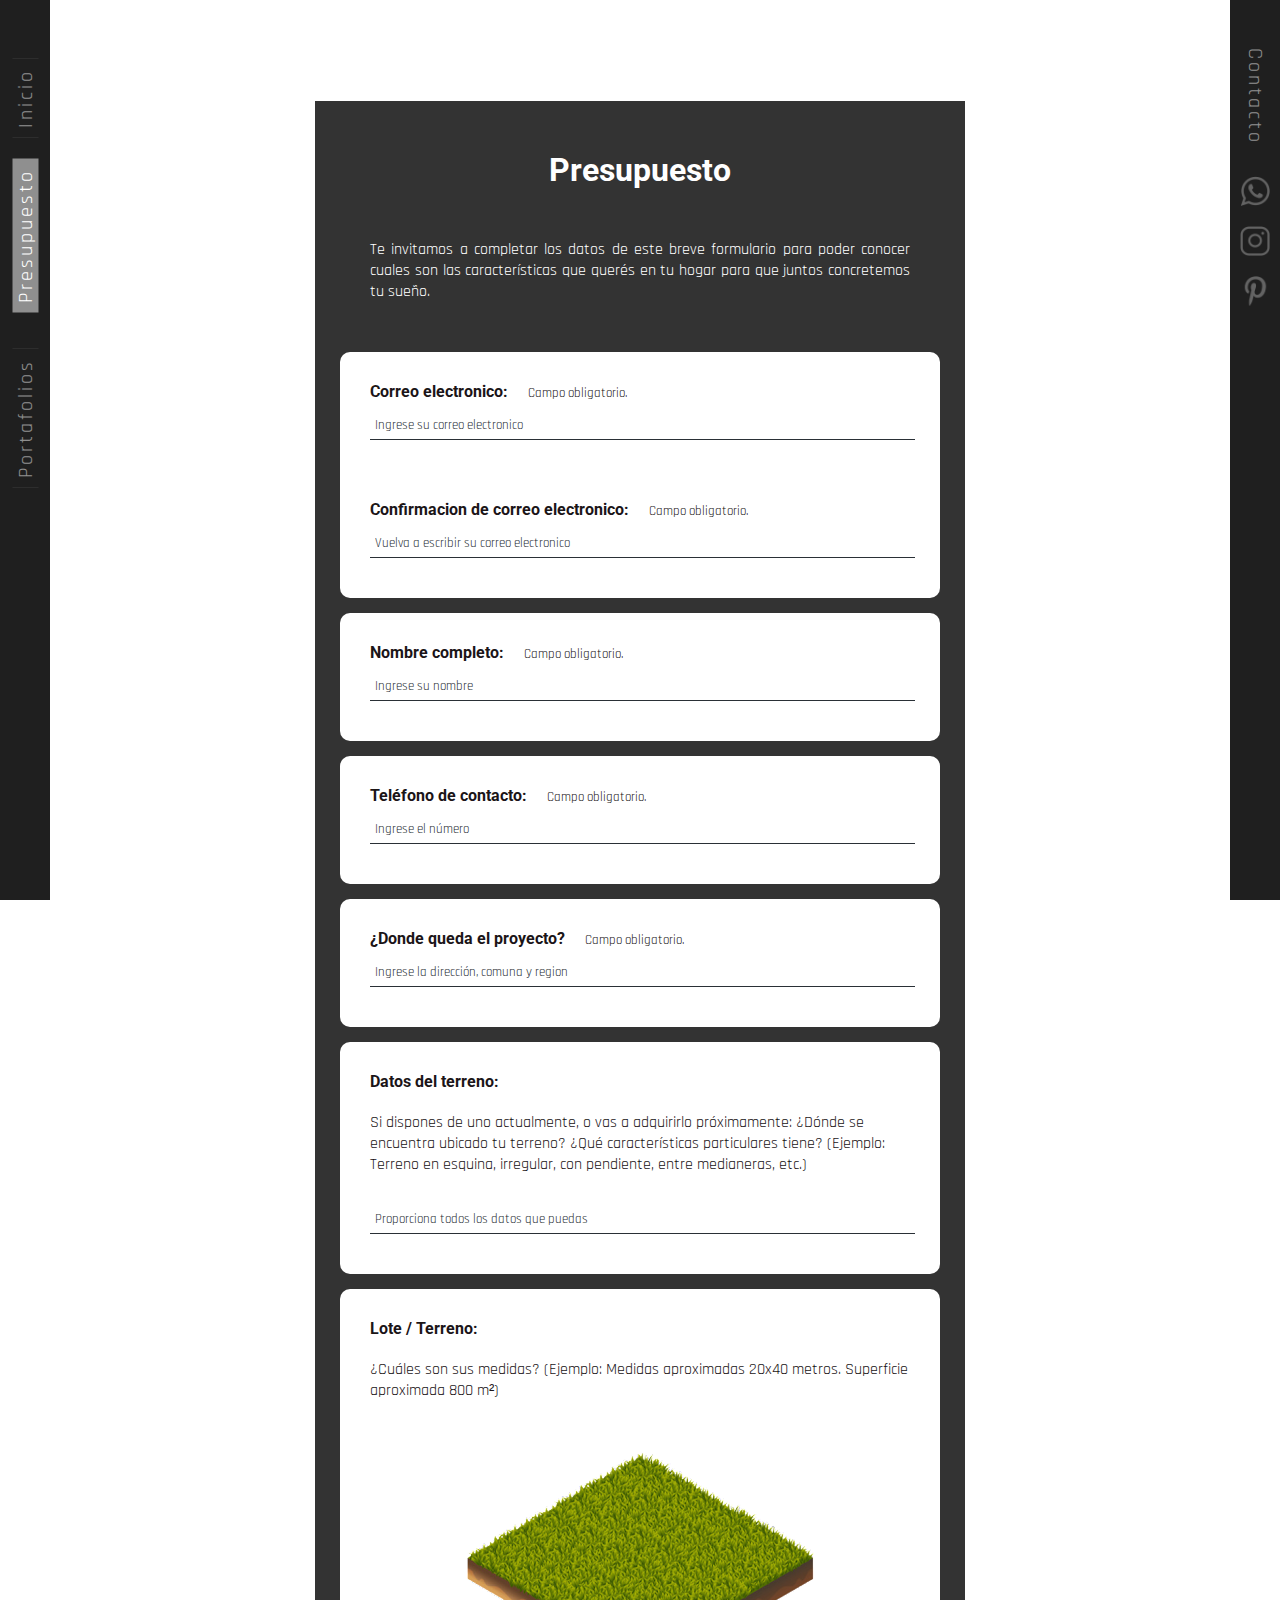
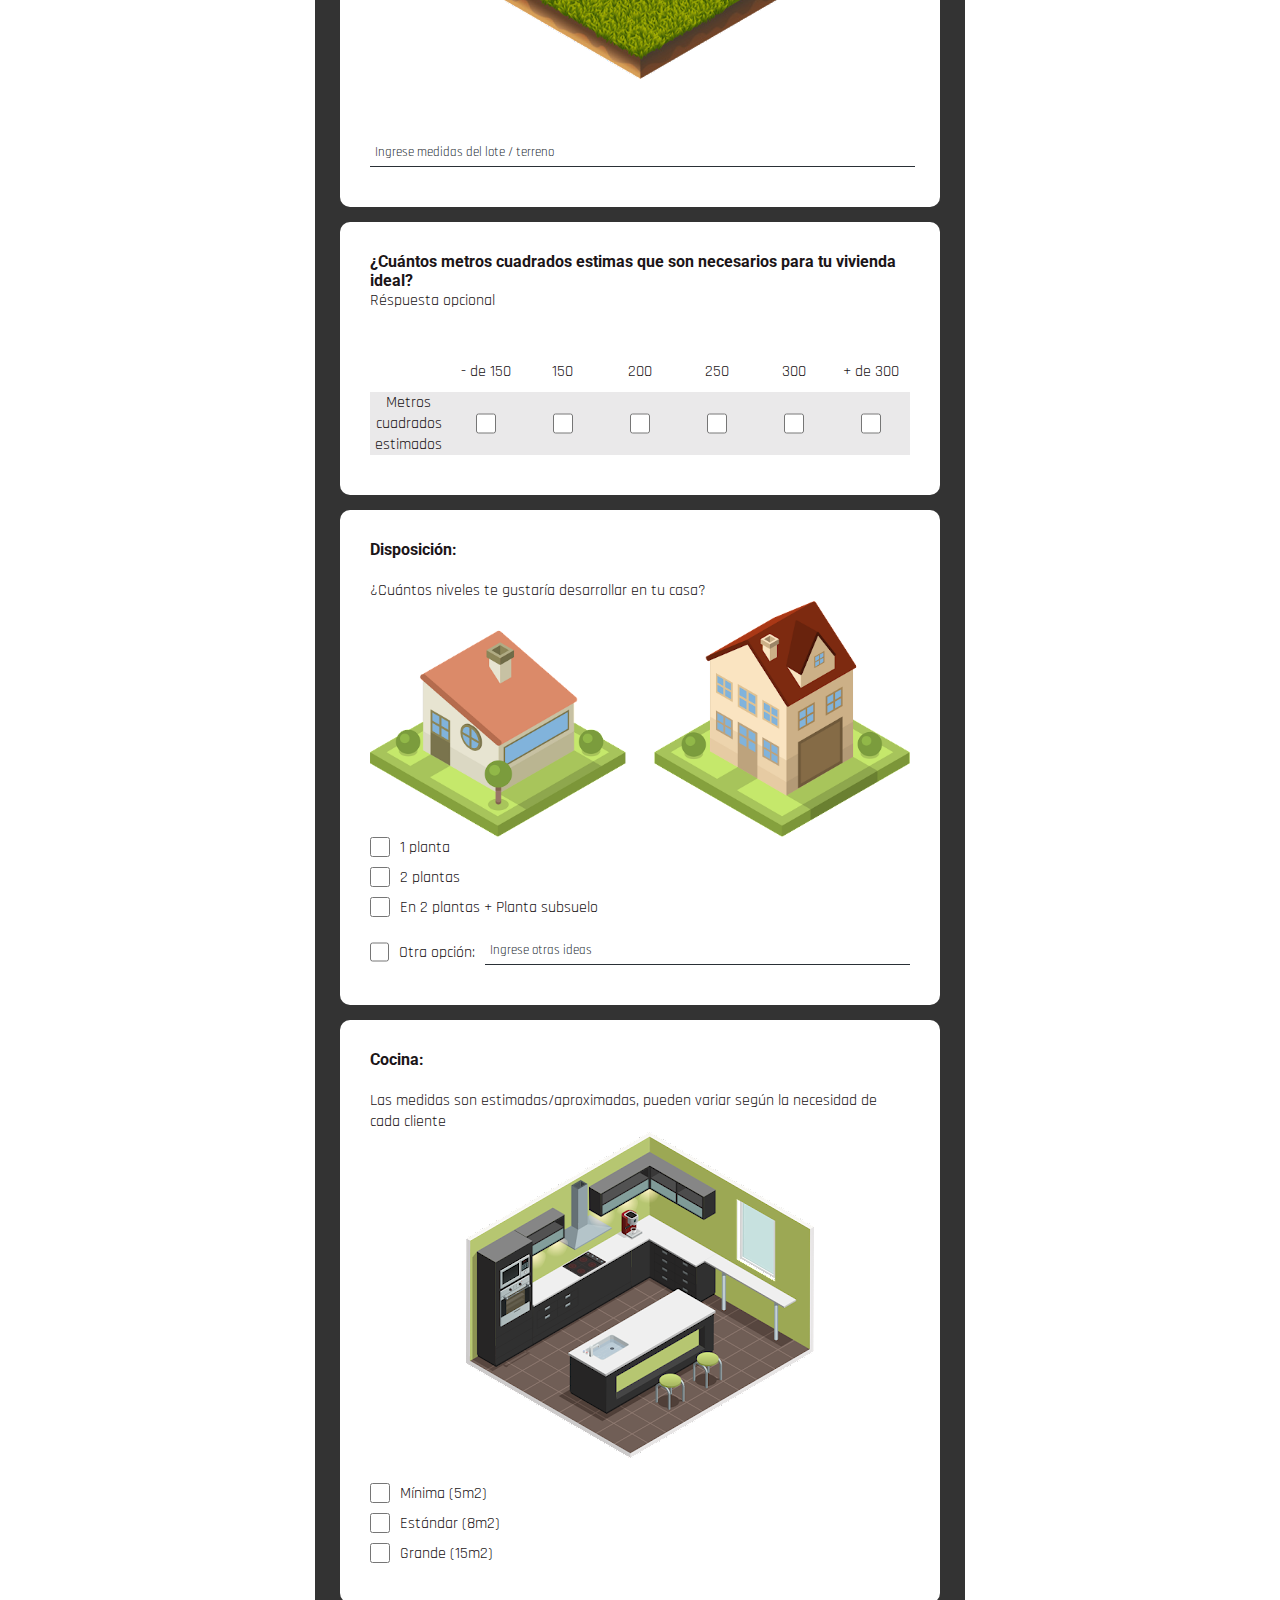
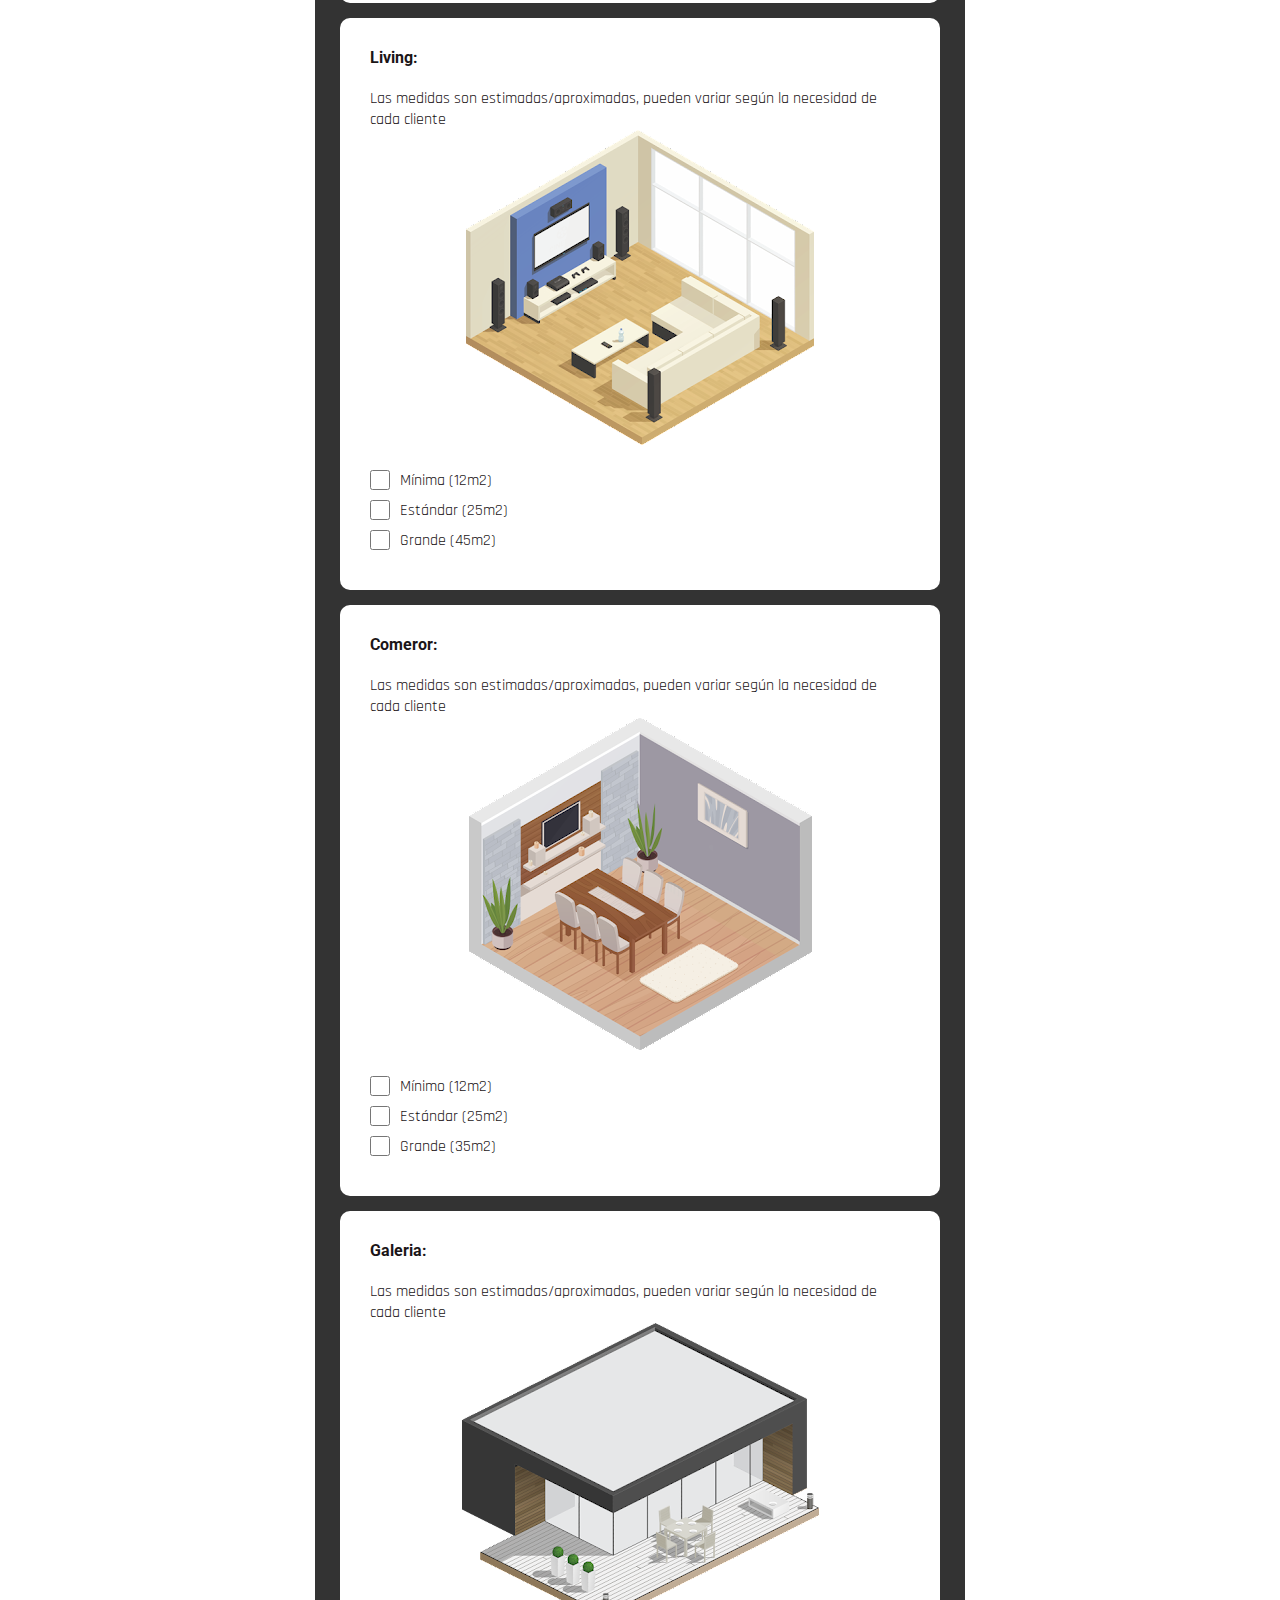
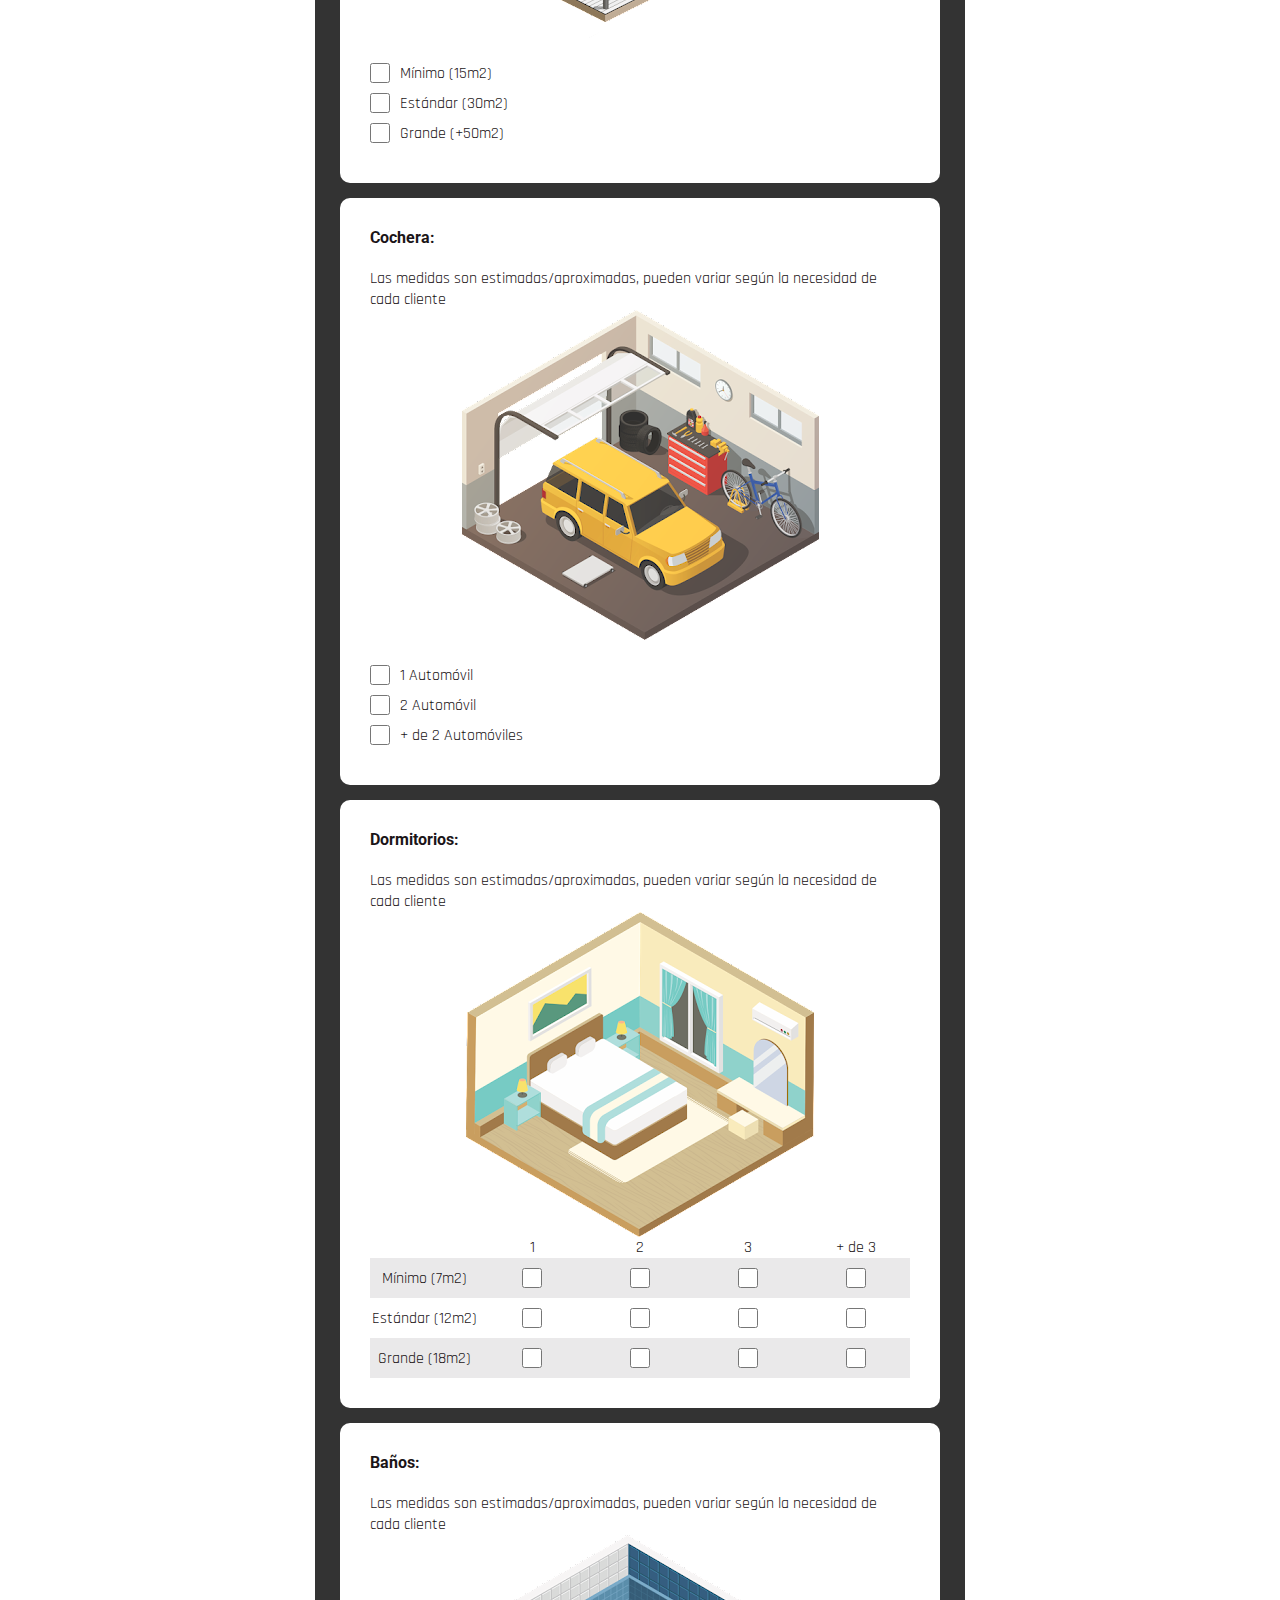
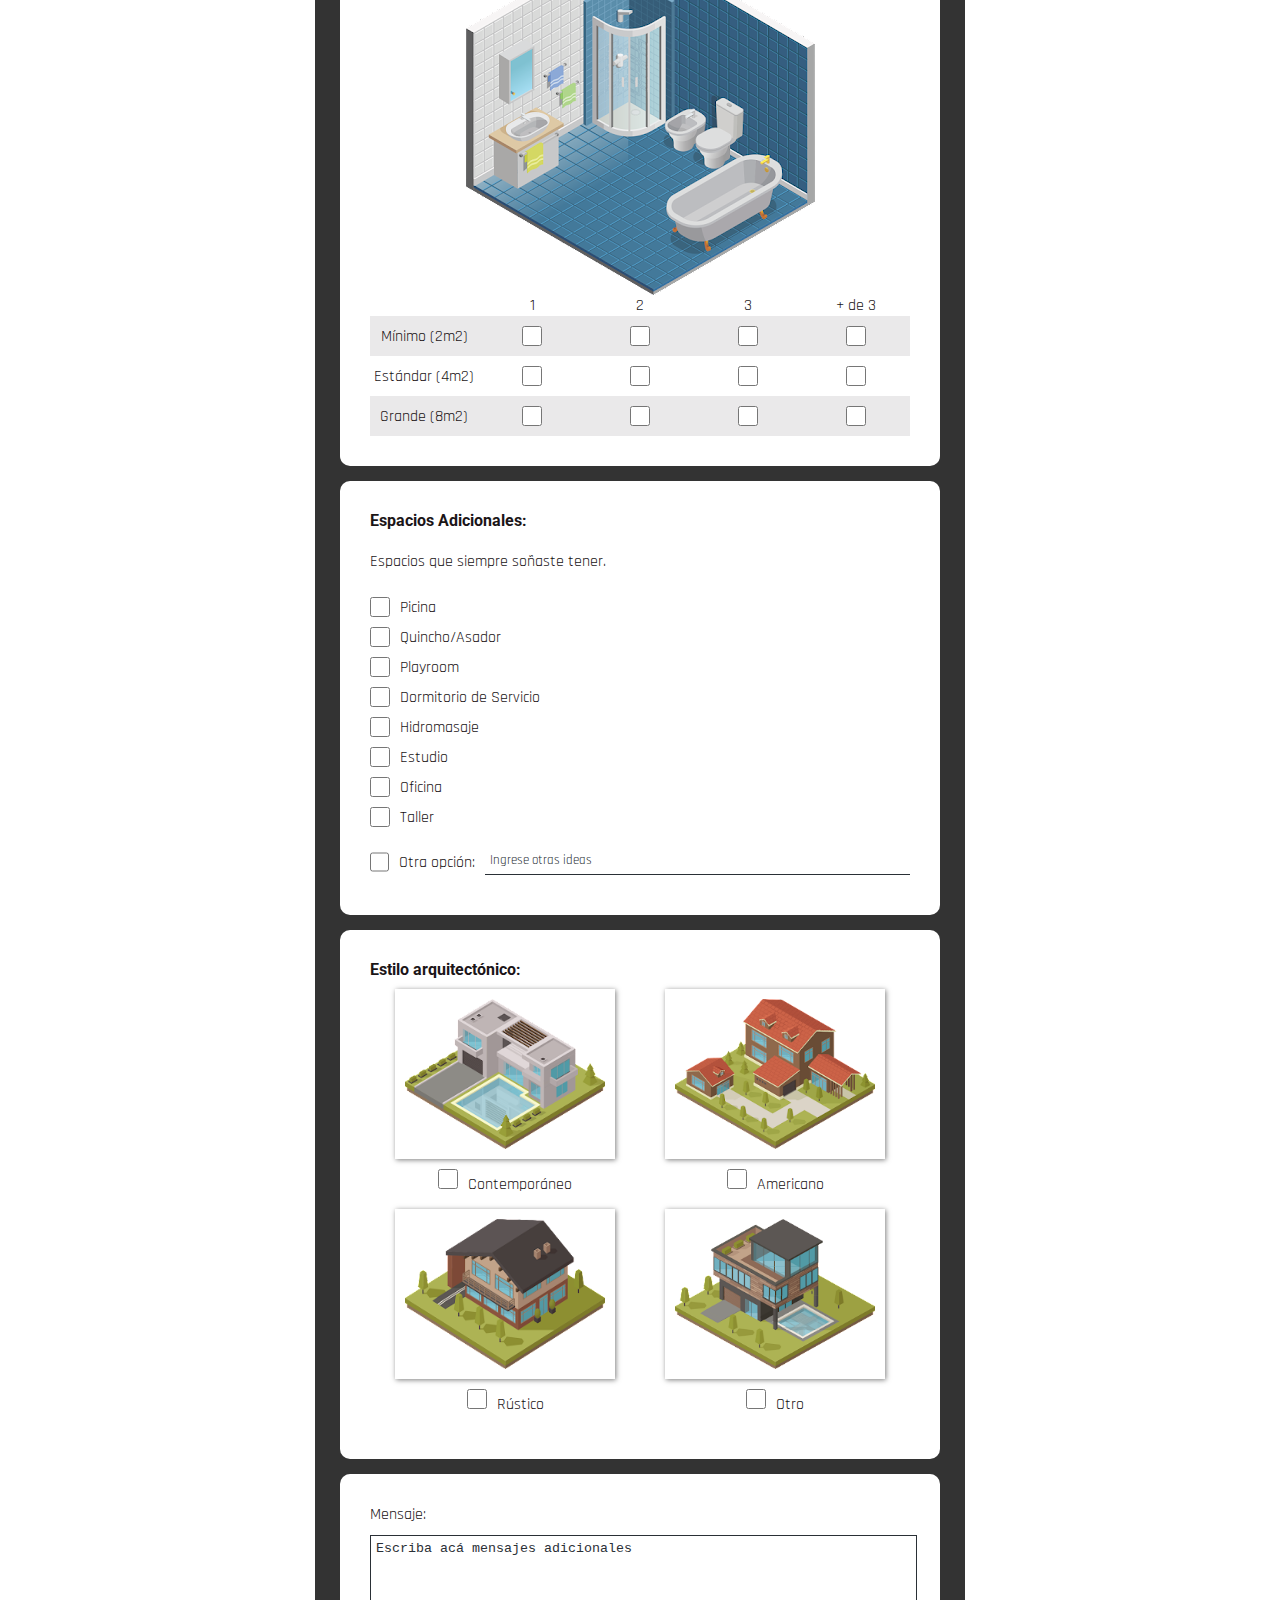
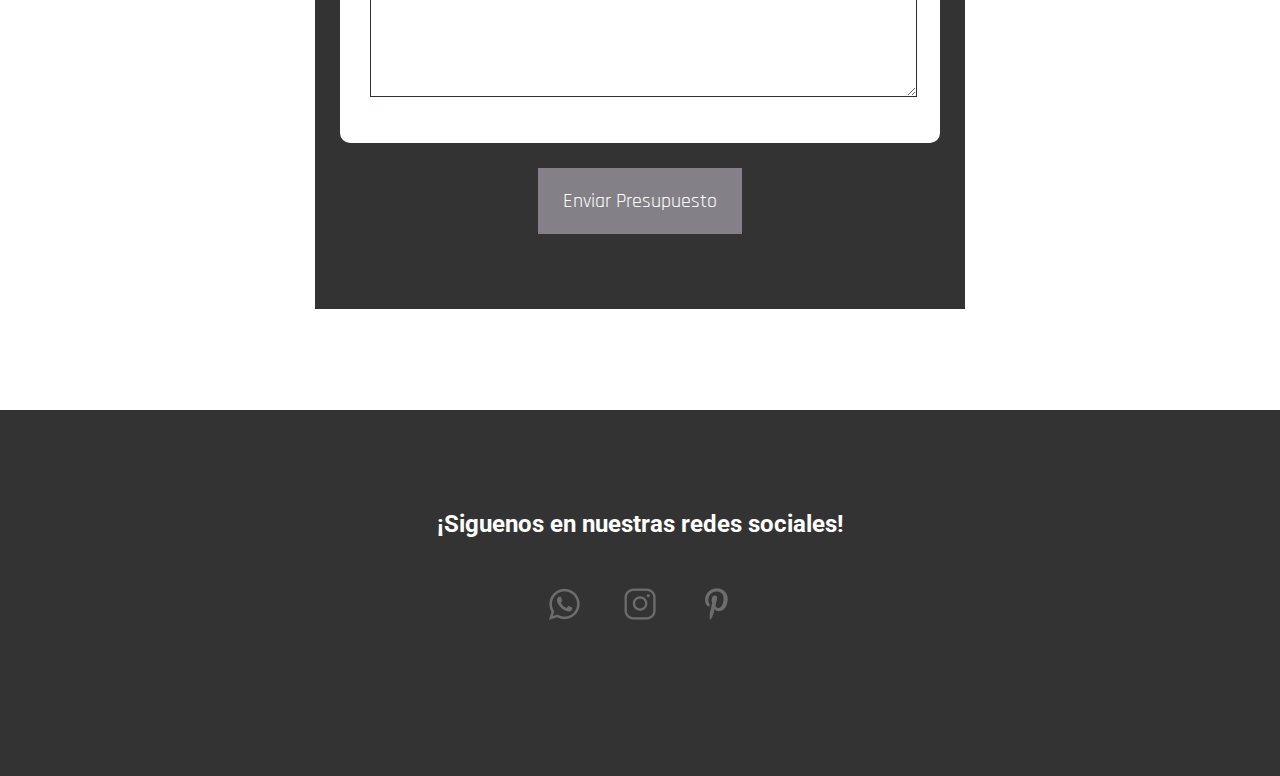
==== commit 76a242f7: "varios arreglos" ====
--- a/contact.html
+++ b/contact.html
@@ -32,11 +32,7 @@
             <a href="portafolios.html" ><span class="link-disabled">Portafolios </span></a>
         </div> 
 
-        <div class="icons-header">
-            <a href="#"><img src="ico/whatsapp.ico" alt=""></a> 
-            <a href="https://www.instagram.com/masking.arquitectos/" target="_blank"><img src="ico/instagram.ico" alt=""></a> 
-            <a href="#"><img src="ico/pinterest.png" alt=""></a> 
-        </div>
+
        
     </div>
 
@@ -45,6 +41,12 @@
         <div class="linkscontact">
             <button id="openBtn"><span class="link-contact">Contacto</span></button> 
         </div> 
+
+        <div class="icons-header">
+            <a href="https://wa.me/+56968323132" target="_blank"><img src="ico/whatsapp.ico" alt=""></a> 
+            <a href="https://www.instagram.com/masking.arquitectos/" target="_blank"><img src="ico/instagram.ico" alt=""></a> 
+            <a href="#" target="_blank"><img src="ico/pinterest.png" alt=""></a> 
+        </div>
     </div>
 
     <!-- BOTON HAMBURGESA -->
@@ -91,8 +93,9 @@
 
         <!-- FORMULARIO DE CONTACTO -->
         <div class="contacto">
-            <form id="contactForm" action="https://formsubmit.co/josemanueloberreuter@gmail.com" method="POST" />            
-                <input type="hidden" name="_next" value="https://instagram.com">
+            <form id="contactForm" method="POST" action="https://formsubmit.co/josemanueloberreuter@gmail.com">    
+
+                <input type="hidden" name="_next" value="https://maskingarquitectura.cl/thanks.html">
                 <input type="hidden" name="_subject" value="Nuevo Presupuesto!">
                 <input type="hidden" name="_captcha" value="false">
 
@@ -107,35 +110,49 @@
                 
                 <!-- EMAIL -->
                 <div class="input-contact">
-                    <label for="email" class="text-dark"><h4>Correo electronico:</h4></label>
+                    <div class="flex-item">
+                        <label for="email" class="text-dark"><h4>Correo electronico:</h4></label>
+                        <small style="margin: 0px 20px; margin-top: 3px;">Campo obligatorio.</small>
+                    </div>
                     <input required type="email" id="inputemail" name="Email" placeholder="Ingrese su correo electronico" onkeyup="checkEmail()">
                     <small class="error" id="errorEmail"></small>
 
                     <div class="margin"></div>
-
-                    <label for="emailconf" class="text-dark"><h4>Confirmacion de correo electronico:</h4></label>
+                    <div class="flex-item">
+                        <label for="emailconf" class="text-dark"><h4>Confirmacion de correo electronico:</h4></label>
+                        <small style="margin: 0px 20px; margin-top: 3px;">Campo obligatorio.</small>
+                    </div>
                     <input required type="email" id="emailconf" name="Email de Confirmación" placeholder="Vuelva a escribir su correo electronico" onkeyup="checkEmailConf()">
                     <small class="error" id="errorEmailConf"></small>
                 </div>
 
                 <!-- NOMBRE -->
                 <div class="input-contact">
-                    <label for="name"><h4>Nombre completo:</h4></label>
-                    <input autofocus required type="text" id="inputname" name="Nombre completo" maxlength="100" placeholder="Ingrese su nombre" onkeyup="checkName()">
+                    <div class="flex-item">
+                        <label for="name"><h4>Nombre completo:</h4></label>
+                        <small style="margin: 0px 20px; margin-top: 3px;">Campo obligatorio.</small>
+                    </div>
+                    <input required type="text" id="inputname" name="Nombre completo" maxlength="100" placeholder="Ingrese su nombre" onkeyup="checkName()">
                     <small class="error" id="errorName"></small>
                 </div>
 
 
                 <!-- TELEFONO -->
                 <div class="input-contact">
-                    <label for="phone" class="text-dark"><h4>Teléfono de contacto:</h4></label>
+                    <div class="flex-item">
+                        <label for="phone" class="text-dark"><h4>Teléfono de contacto:</h4></label>
+                        <small style="margin: 0px 20px; margin-top: 3px;">Campo obligatorio.</small>
+                    </div>
                     <input required type="tel" id="phone" name="Telefono de contacto" placeholder="Ingrese el número" onkeyup="checkPhone()" >
                     <small class="error" id="errorPhone"></small>
                 </div>
 
                 <!-- UbICACION -->
                 <div class="input-contact">
-                    <label for="ubicacion" class="text-dark"><h4>¿Donde queda el proyecto?</h4></label>
+                    <div class="flex-item">
+                        <label for="ubicacion" class="text-dark"><h4>¿Donde queda el proyecto?</h4></label>
+                        <small style="margin: 0px 20px; margin-top: 3px;">Campo obligatorio.</small>
+                    </div>
                     <input required type="text" id="ubicacion" name="Ubicacion del proyecto" placeholder="Ingrese la dirección, comuna y region" onkeyup="checkUbi()">
                     <small class="error" id="errorUbi"></small>
                 </div>
@@ -199,7 +216,7 @@
                         Si dispones de uno actualmente, o vas a adquirirlo próximamente: ¿Dónde se encuentra ubicado tu terreno? ¿Qué características particulares tiene? (Ejemplo: Terreno en esquina, irregular, con pendiente, entre medianeras, etc.)
                         <br><br>    
                     </label>
-                    <input required type="text" id="datos" name="Datos del terreno" placeholder="Proporciona todos los datos que puedas" onkeyup="checkDatos()">
+                    <input type="text" id="datos" name="Datos del terreno" placeholder="Proporciona todos los datos que puedas" onkeyup="checkDatos()">
                 </div>
                 
 
@@ -213,7 +230,7 @@
                         <img id="primeraimagen" src="img/terreno.png" alt="terreno">    
                     </label>
                     <div class="margin"></div>
-                    <input required type="text" id="terreno" name="Medidas de lote/terreno" placeholder="Ingrese medidas del lote / terreno" onkeyup="checkTerrenos()">
+                    <input type="text" id="terreno" name="Medidas de lote/terreno" placeholder="Ingrese medidas del lote / terreno" onkeyup="checkTerrenos()">
                 </div>
                 
                 
@@ -273,10 +290,10 @@
                         <div class="flex-item">
                             <input type="checkbox" id="otroAdicional1" class="input-check" style="width: 25px; margin-top: 15px;">
                             <label for="otroAdicional1" id="adicionalLabel">Otra opción:</label>
-                            <input type="text" id="otroAdicionalText1" name="Espacios adicionales" placeholder="Ingrese otras ideas" >
+                            <input type="text" id="otroAdicionalText1" name="Disposición otra opción" placeholder="Ingrese otras ideas" onkeyup="chekearText()">
                             
                         </div>
-                        <small class="error" id="adicional-error1" style="margin-left: 100px;"></small>
+                        <small class="error" id="adicional-error1" ></small>
                     </div>
                  </div>
 
@@ -475,26 +492,26 @@
 
                     <div class="grid-container2 gris checkboxToRadio9">
                         <p class="grid-item">Mínimo (2m2)</p>
-                        <input class="grid-item" type="checkbox" name="baño" id="1bañoMinimo">
-                        <input class="grid-item" type="checkbox" name="baño" id="2bañoMinimo">
-                        <input class="grid-item" type="checkbox" name="baño" id="3bañoMinimo">
-                        <input class="grid-item" type="checkbox" name="baño" id="+3bañoMinimo">
+                        <input class="grid-item" type="checkbox" name="1 Baño Mínimo (2m2)" id="1bañoMinimo">
+                        <input class="grid-item" type="checkbox" name="2 Baños Mínimos (2m2)" id="2bañoMinimo">
+                        <input class="grid-item" type="checkbox" name="3 Baños Mínimos (2m2)" id="3bañoMinimo">
+                        <input class="grid-item" type="checkbox" name="+ de 3 baños Mínimos (2m2)" id="+3bañoMinimo">
                     </div>
 
                     <div class="grid-container2 checkboxToRadio9">
                         <p class="grid-item">Estándar (4m2)</p>
-                        <input class="grid-item" type="checkbox" name="baño" id="1bañoEstandar">
-                        <input class="grid-item" type="checkbox" name="baño" id="2bañoEstandar">
-                        <input class="grid-item" type="checkbox" name="baño" id="3bañoEstandar">
-                        <input class="grid-item" type="checkbox" name="baño" id="+3bañoEstandar">
+                        <input class="grid-item" type="checkbox" name="1 Baño Estándar (4m2)" id="1bañoEstandar">
+                        <input class="grid-item" type="checkbox" name="2 Baños Estándar (4m2)" id="2bañoEstandar">
+                        <input class="grid-item" type="checkbox" name="3 Baños Estándar (4m2)" id="3bañoEstandar">
+                        <input class="grid-item" type="checkbox" name="+ de 3  Estándar (4m2)" id="+3bañoEstandar">
                     </div>
 
                     <div class="grid-container2 gris checkboxToRadio9">
                         <p class="grid-item" >Grande (8m2)</p>
-                        <input class="grid-item" type="checkbox" name="baño" id="1bañoGrande">
-                        <input class="grid-item" type="checkbox" name="baño" id="2bañoGrande">
-                        <input class="grid-item" type="checkbox" name="baño" id="3bañoGrande">
-                        <input class="grid-item" type="checkbox" name="baño" id="+3bañoGrande">
+                        <input class="grid-item" type="checkbox" name="1 Baño Grande (8m2)" id="1bañoGrande">
+                        <input class="grid-item" type="checkbox" name="2 Baños Grandes (8m2)" id="2bañoGrande">
+                        <input class="grid-item" type="checkbox" name="3 Baños Grandes (8m2)" id="3bañoGrande">
+                        <input class="grid-item" type="checkbox" name="+ de 3 baños Grandes (8m2)" id="+3bañoGrande">
                     </div>
 
                 </div>
@@ -509,7 +526,7 @@
 
                     <div class="input-radio">
                         <div class="flex-item">
-                            <input type="checkbox" name="icina" id="picina" class="input-check"> 
+                            <input type="checkbox" name="Picina" id="picina" class="input-check"> 
                             <label for="picina">Picina</label>     
                         </div>
 
@@ -633,11 +650,10 @@
     <footer>
         <h2>¡Siguenos en nuestras redes sociales!</h2>
         <div class="icons">
-            <a target="_blank" href="#"><img src="ico/linkedin.ico" alt="Linkedin Icon"></a>
-            <a target="_blank" href="#"><img src="ico/instagram.ico" alt="Instagram Icon"></a>
-            <a target="_blank" href="#"><img src="ico/gmail.ico" alt="Facebook Icon"></a>
-            <a target="_blank" href="#"><img src="ico/whatsapp.ico" alt="Facebook Icon"></a>
-        </div> 
+            <a target="_blank" href="https://wa.me/+56968323132"><img src="ico/whatsapp.ico" alt="Whatsapp Icon"></a>
+            <a href="https://www.instagram.com/masking.arquitectos/" target="_blank"><img src="ico/instagram.ico" alt=""></a> 
+            <a href="#" target="_blank"><img src="ico/pinterest.png" alt=""></a> 
+            </div> 
         <p></p>
     </footer>
 
@@ -646,7 +662,7 @@
 
 
     <!-- JAVASCRIPT -->
-    <script src="javascript/header.js"></script>
+    <script src="javascript/headerother.js"></script>
     <script src="javascript/form.js"></script>
     <script src="javascript/hamburger.js"></script>
 
--- a/css/main.css
+++ b/css/main.css
@@ -1,6 +1,6 @@
 
 :root{
-    --color1: #DFD3C3;
+    --color1: #ffff;
     --color2: #F8F0DF;
     --color3: #ECE8D9;
     --color4: #FDFAF6;
@@ -13,7 +13,7 @@
 }
 
 body{
-    background-color: #F8F0DF;
+    background-color: #ffff var(--color1);
 
 }
 
--- a/css/header.css
+++ b/css/header.css
@@ -6,7 +6,7 @@
     left: 0;
     width: 50px;
     height: 100%;
-    background-color: rgba(0, 0, 0, 0.0);
+    background-color: #1F1F1F;
     transition: background 2s;
 }
 
@@ -29,7 +29,7 @@
     text-decoration: none;
     letter-spacing: 3px;
 
-    color: #000;
+    color: #ffff;
     cursor: pointer;
 
     transition: color 1s;
@@ -64,7 +64,7 @@
 .icons-header {
 
     display: block;
-    margin-top: 80px;
+    margin-top: 200%;
     margin-left: 10px;
 
 }
@@ -91,7 +91,7 @@
     right: 0;
     width: 50px;
     height: 100%;
-    background-color: rgba(0, 0, 0, 0.0);
+    background-color: #1F1F1F;
     transition: background 2s;
 
 }
@@ -115,7 +115,8 @@
     letter-spacing: 3px;
     border: none;
     background: none;
-    color: #000;
+    color: #ffff;
+    ;
     cursor: pointer;    
 
     transition: color 1s;
--- a/css/contact.css
+++ b/css/contact.css
@@ -17,7 +17,7 @@
     padding: 50px 25px;
 
     color: #fff;
-    background-color: #65647C;
+    background-color: #333333;
     border: 1px solid #fff;
 }
 
@@ -245,7 +245,9 @@
 
 }
 
-
+#adicional-error1{
+    margin-left: 120px;
+}
 
 
 
@@ -301,6 +303,14 @@
         display: block;
     }
     
-    
-
-}
+    #adicional-error1{
+        margin-left: 100px;
+    }
+
+    #adicionalLabel{
+        margin-top: 5px;
+    }
+    
+    
+
+}
--- a/css/footer.css
+++ b/css/footer.css
@@ -5,7 +5,7 @@
     padding: 100px 0;
 
     color: #fff;
-    background-color: #65647C;
+    background-color: #333333;
 
     text-align: center;
 }
